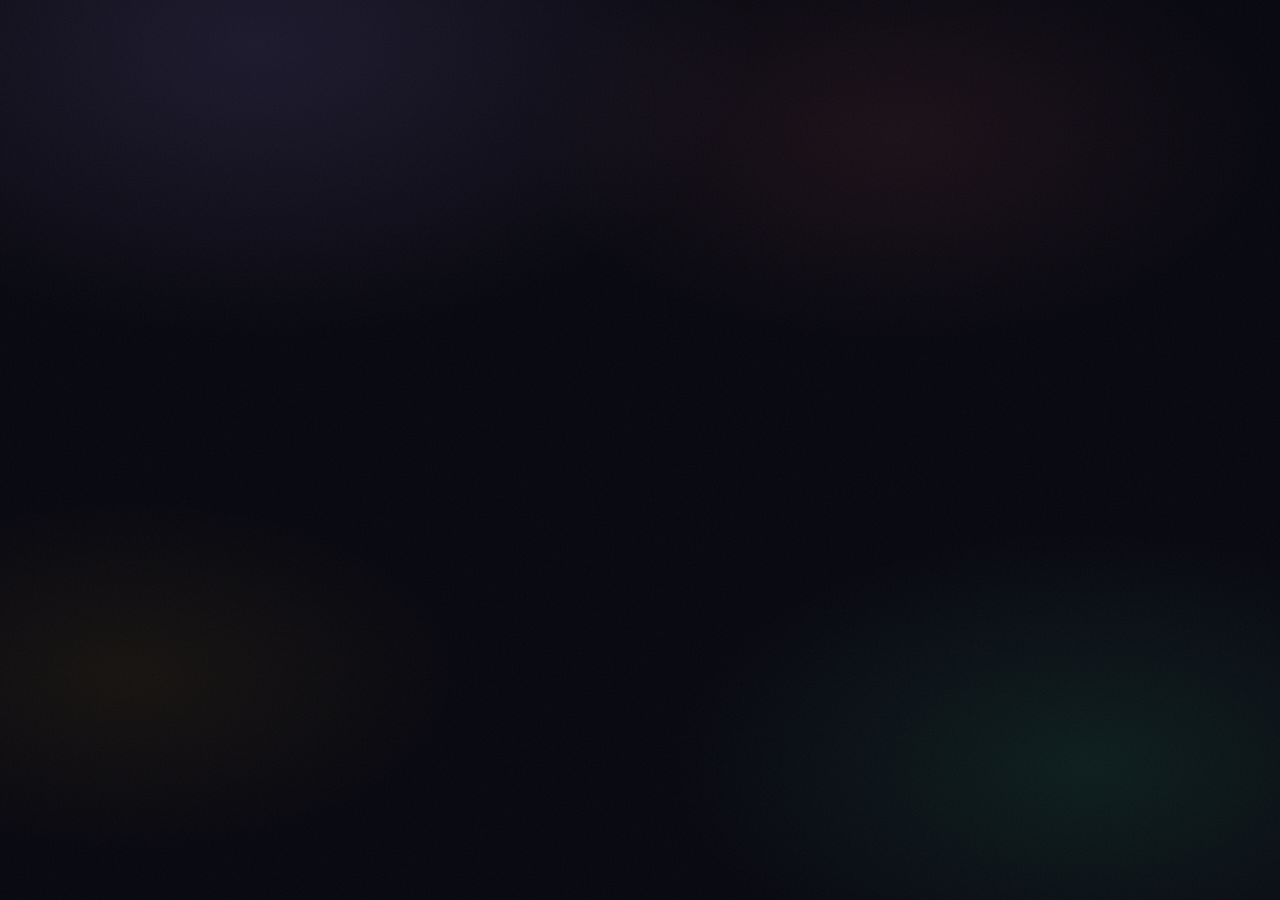
==== index.html @ 28d91816 "Add files via upload" ====
<!DOCTYPE html>
<html lang="es">
<head>
<meta charset="UTF-8">
<meta name="viewport" content="width=device-width, initial-scale=1.0, viewport-fit=cover">
<meta name="apple-mobile-web-app-capable" content="yes">
<meta name="apple-mobile-web-app-status-bar-style" content="black-translucent">
<meta name="apple-mobile-web-app-title" content="Party Games">
<link rel="apple-touch-icon" href="./icono.png">
<link rel="icon" type="image/png" href="./icono.png">
<link rel="manifest" href="./manifest.json">
<title>Party Games 🎉</title>
<link href="https://fonts.googleapis.com/css2?family=Syne:wght@400;600;700;800&family=DM+Sans:wght@300;400;500;600&display=swap" rel="stylesheet">
<style>
/* ══════════════════════════════════════
   DESIGN TOKENS
══════════════════════════════════════ */
:root {
  --bg: #08080f;
  --surface: rgba(255,255,255,0.045);
  --surface2: rgba(255,255,255,0.075);
  --surface3: rgba(255,255,255,0.11);
  --border: rgba(255,255,255,0.08);
  --border2: rgba(255,255,255,0.20);
  --text: #f0f0f8;
  --text2: rgba(220,220,240,0.65);
  --muted: rgba(200,200,230,0.38);
  --hint: rgba(200,200,230,0.18);

  /* Game colors */
  --imp:   #a78bfa; --imp-glow:   rgba(167,139,250,0.4); --imp-bg:   rgba(167,139,250,0.10);
  --nunca: #34d399; --nunca-glow: rgba(52,211,153,0.4);  --nunca-bg: rgba(52,211,153,0.08);
  --prob:  #fb7185; --prob-glow:  rgba(251,113,133,0.4); --prob-bg:  rgba(251,113,133,0.08);
  --hot:   #fb923c; --hot-glow:   rgba(251,146,60,0.4);  --hot-bg:   rgba(251,146,60,0.08);
  --ruleta:#fbbf24; --ruleta-glow:rgba(251,191,36,0.4);  --ruleta-bg:rgba(251,191,36,0.08);
  --verd:  #38bdf8; --verd-glow:  rgba(56,189,248,0.4);  --verd-bg:  rgba(56,189,248,0.08);
  --yosi:  #f472b6; --yosi-glow:  rgba(244,114,182,0.4); --yosi-bg:  rgba(244,114,182,0.08);

  --radius: 20px;
  --radius-sm: 14px;
  --radius-xs: 10px;
  --font-display: 'Syne', sans-serif;
  --font-body: 'DM Sans', sans-serif;
}

/* ══════════════════════════════════════
   RESET & BASE
══════════════════════════════════════ */
*, *::before, *::after { box-sizing: border-box; margin: 0; padding: 0; -webkit-tap-highlight-color: transparent; }
html, body { height: 100%; }

body {
  background: var(--bg);
  color: var(--text);
  font-family: var(--font-body);
  min-height: 100vh;
  overflow-x: hidden;
  padding-bottom: env(safe-area-inset-bottom);
  padding-top: env(safe-area-inset-top);
  /* Grain texture overlay */
  -webkit-font-smoothing: antialiased;
}

/* Ambient glow background */
body::before {
  content: '';
  position: fixed; inset: 0; pointer-events: none; z-index: 0;
  background:
    radial-gradient(ellipse 60% 50% at 20% 5%,  rgba(167,139,250,0.13) 0%, transparent 65%),
    radial-gradient(ellipse 50% 40% at 85% 85%, rgba(52,211,153,0.10) 0%, transparent 65%),
    radial-gradient(ellipse 45% 35% at 70% 15%, rgba(251,113,133,0.08) 0%, transparent 65%),
    radial-gradient(ellipse 40% 30% at 10% 75%, rgba(251,191,36,0.06) 0%, transparent 65%);
}
/* Noise texture */
body::after {
  content: '';
  position: fixed; inset: 0; pointer-events: none; z-index: 0;
  background-image: url("data:image/svg+xml,%3Csvg viewBox='0 0 512 512' xmlns='http://www.w3.org/2000/svg'%3E%3Cfilter id='n'%3E%3CfeTurbulence type='fractalNoise' baseFrequency='0.8' numOctaves='4' stitchTiles='stitch'/%3E%3C/filter%3E%3Crect width='100%25' height='100%25' filter='url(%23n)' opacity='0.03'/%3E%3C/svg%3E");
}

/* ══════════════════════════════════════
   APP CONTAINER & SCREENS
══════════════════════════════════════ */
#app {
  position: relative; z-index: 1;
  max-width: 480px; margin: 0 auto;
  padding: 24px 18px 100px;
  padding-left: max(18px, env(safe-area-inset-left));
  padding-right: max(18px, env(safe-area-inset-right));
}

.screen { display: none; }
.screen.active { display: block; }

.screen-enter { animation: screenIn 0.35s cubic-bezier(0.22,1,0.36,1) both; }
@keyframes screenIn {
  from { opacity: 0; transform: translateY(18px) scale(0.985); }
  to   { opacity: 1; transform: translateY(0) scale(1); }
}
.screen-exit { animation: screenOut 0.2s ease-in both; }
@keyframes screenOut {
  from { opacity: 1; transform: translateY(0) scale(1); }
  to   { opacity: 0; transform: translateY(-10px) scale(0.99); }
}

/* ══════════════════════════════════════
   HOME SCREEN
══════════════════════════════════════ */
.home-header {
  margin-bottom: 32px;
  padding-top: 8px;
}
.logo-wrap {
  display: flex; align-items: center; gap: 14px; margin-bottom: 6px;
}
.logo-icon {
  width: 52px; height: 52px;
  border-radius: 16px;
  box-shadow: 0 0 0 1px rgba(255,255,255,0.1), 0 8px 24px rgba(0,0,0,0.5);
}
.logo-text {
  font-family: var(--font-display);
  font-size: 32px; font-weight: 800;
  letter-spacing: -1px;
  background: linear-gradient(130deg, #a78bfa 0%, #fb7185 45%, #fbbf24 100%);
  -webkit-background-clip: text; -webkit-text-fill-color: transparent;
  background-clip: text;
  line-height: 1;
}
.logo-tagline {
  font-size: 13px; color: var(--muted); font-weight: 400;
  padding-left: 66px; letter-spacing: 0.02em;
}

/* Player setup */
.setup-card {
  background: var(--surface);
  border: 1px solid var(--border);
  border-radius: var(--radius);
  padding: 18px;
  margin-bottom: 24px;
  backdrop-filter: blur(20px);
}
.setup-header {
  display: flex; justify-content: space-between; align-items: center;
  margin-bottom: 14px;
}
.setup-label {
  font-family: var(--font-display);
  font-size: 14px; font-weight: 700; color: var(--text2);
  letter-spacing: 0.02em;
}
.player-badge {
  background: var(--surface3);
  border: 1px solid var(--border2);
  border-radius: 999px;
  padding: 3px 12px;
  font-size: 12px; font-weight: 700; color: var(--text);
  font-family: var(--font-display);
  transition: background 0.2s;
}
.input-row { display: flex; gap: 8px; margin-bottom: 14px; }
input[type=text] {
  flex: 1;
  background: var(--surface2);
  border: 1px solid var(--border);
  border-radius: var(--radius-sm);
  padding: 13px 16px;
  color: var(--text); font-size: 15px;
  font-family: var(--font-body);
  outline: none;
  transition: border-color 0.2s, background 0.2s, box-shadow 0.2s;
}
input[type=text]:focus {
  border-color: var(--imp);
  background: rgba(167,139,250,0.07);
  box-shadow: 0 0 0 3px rgba(167,139,250,0.12);
}
input[type=text]::placeholder { color: var(--muted); }
.add-btn {
  background: var(--imp);
  border: none;
  border-radius: var(--radius-sm);
  padding: 13px 18px;
  color: #fff; font-size: 14px; font-weight: 700;
  cursor: pointer;
  font-family: var(--font-display);
  white-space: nowrap;
  transition: opacity 0.15s, transform 0.1s, box-shadow 0.2s;
  box-shadow: 0 4px 16px rgba(167,139,250,0.35);
}
.add-btn:active { opacity: 0.85; transform: scale(0.95); }

/* Player tags */
.tags { display: flex; flex-wrap: wrap; gap: 7px; min-height: 8px; }
.tag {
  background: rgba(167,139,250,0.12);
  border: 1px solid rgba(167,139,250,0.22);
  border-radius: 999px;
  padding: 6px 8px 6px 14px;
  font-size: 13px; font-weight: 600;
  display: flex; align-items: center; gap: 6px; color: var(--text);
  animation: tagPop 0.25s cubic-bezier(0.22,1,0.36,1);
}
@keyframes tagPop {
  from { opacity: 0; transform: scale(0.7); }
  to   { opacity: 1; transform: scale(1); }
}
.tag-x {
  background: rgba(255,255,255,0.1); border: none; color: var(--muted);
  cursor: pointer; font-size: 14px; padding: 0; line-height: 1;
  width: 20px; height: 20px; border-radius: 50%;
  display: flex; align-items: center; justify-content: center;
  transition: background 0.15s, color 0.15s;
}
.tag-x:hover { background: rgba(251,113,133,0.2); color: var(--prob); }

/* Mode grid */
.modes-title {
  font-family: var(--font-display);
  font-size: 11px; font-weight: 700; color: var(--muted);
  letter-spacing: 0.12em; text-transform: uppercase;
  margin-bottom: 12px; display: block;
}
.mode-grid {
  display: grid; grid-template-columns: 1fr 1fr; gap: 10px;
}
.mode-card {
  border-radius: var(--radius);
  padding: 18px 16px 16px;
  cursor: pointer;
  transition: transform 0.18s cubic-bezier(0.22,1,0.36,1), box-shadow 0.2s;
  display: flex; flex-direction: column; gap: 8px;
  position: relative; overflow: hidden;
  border: 1px solid transparent;
  -webkit-user-select: none;
}
.mode-card::before {
  content: ''; position: absolute; inset: 0;
  background: linear-gradient(145deg, rgba(255,255,255,0.08), rgba(255,255,255,0.01));
  pointer-events: none;
}
.mode-card:active { transform: scale(0.94); }
.mode-card[data-mode="impostor"] { background: linear-gradient(145deg, rgba(167,139,250,0.18), rgba(167,139,250,0.06)); border-color: rgba(167,139,250,0.22); }
.mode-card[data-mode="nunca"]    { background: linear-gradient(145deg, rgba(52,211,153,0.15),  rgba(52,211,153,0.05));  border-color: rgba(52,211,153,0.20);  }
.mode-card[data-mode="probable"] { background: linear-gradient(145deg, rgba(251,113,133,0.15), rgba(251,113,133,0.05)); border-color: rgba(251,113,133,0.20); }
.mode-card[data-mode="ruleta"]   { background: linear-gradient(145deg, rgba(251,191,36,0.15),  rgba(251,191,36,0.05));  border-color: rgba(251,191,36,0.20);  }
.mode-card[data-mode="verdad"]   { background: linear-gradient(145deg, rgba(56,189,248,0.15),  rgba(56,189,248,0.05));  border-color: rgba(56,189,248,0.20);  }
.mode-card[data-mode="yosino"]   { background: linear-gradient(145deg, rgba(244,114,182,0.15), rgba(244,114,182,0.05)); border-color: rgba(244,114,182,0.20); }

.mode-card[data-mode="verdad"],
.mode-card[data-mode="yosino"] { grid-column: span 2; flex-direction: row; align-items: center; gap: 16px; padding: 16px 18px; }
.mode-card[data-mode="verdad"] .mode-info,
.mode-card[data-mode="yosino"] .mode-info { flex: 1; }

.mode-emoji { font-size: 30px; line-height: 1; flex-shrink: 0; }
.mode-name { font-family: var(--font-display); font-size: 14px; font-weight: 800; color: var(--text); line-height: 1.25; }
.mode-desc { font-size: 12px; color: var(--text2); line-height: 1.45; font-weight: 400; }
.mode-badge {
  font-size: 10px; font-weight: 700; letter-spacing: 0.06em; text-transform: uppercase;
  padding: 3px 9px; border-radius: 999px; margin-top: 4px; display: inline-block;
}
.badge-imp    { background: var(--imp-bg);   color: var(--imp);   border: 1px solid rgba(167,139,250,0.3); }
.badge-nunca  { background: var(--nunca-bg); color: var(--nunca); border: 1px solid rgba(52,211,153,0.3);  }
.badge-prob   { background: var(--prob-bg);  color: var(--prob);  border: 1px solid rgba(251,113,133,0.3); }
.badge-ruleta { background: var(--ruleta-bg);color: var(--ruleta);border: 1px solid rgba(251,191,36,0.3);  }
.badge-verd   { background: var(--verd-bg);  color: var(--verd);  border: 1px solid rgba(56,189,248,0.3);  }
.badge-yosi   { background: var(--yosi-bg);  color: var(--yosi);  border: 1px solid rgba(244,114,182,0.3); }

/* Install hint */
.ios-hint {
  background: rgba(255,255,255,0.025);
  border: 1px dashed rgba(255,255,255,0.09);
  border-radius: var(--radius-sm);
  padding: 12px 16px; font-size: 12px; color: var(--muted);
  line-height: 1.65; margin-top: 24px; text-align: center;
}
.ios-hint strong { color: rgba(220,220,240,0.6); }

/* ══════════════════════════════════════
   SHARED GAME UI
══════════════════════════════════════ */
.game-header {
  display: flex; align-items: center; gap: 12px; margin-bottom: 24px;
}
.back-btn {
  background: var(--surface2);
  border: 1px solid var(--border);
  border-radius: var(--radius-xs);
  padding: 9px 14px;
  font-size: 13px; font-weight: 600;
  cursor: pointer; color: var(--text2);
  font-family: var(--font-body);
  transition: color 0.15s, border-color 0.15s, background 0.15s;
  flex-shrink: 0;
}
.back-btn:hover, .back-btn:active { color: var(--text); border-color: var(--border2); background: var(--surface3); }
.game-title {
  font-family: var(--font-display);
  font-size: 18px; font-weight: 800; color: var(--text);
  letter-spacing: -0.02em;
}

.instr {
  background: var(--surface);
  border: 1px solid var(--border);
  border-radius: var(--radius-sm);
  padding: 14px 17px;
  font-size: 13px; color: var(--text2); line-height: 1.75;
  margin-bottom: 20px;
}

/* ══════════════════════════════════════
   BUTTONS
══════════════════════════════════════ */
.action-btn {
  width: 100%; padding: 16px;
  border-radius: var(--radius);
  border: none;
  font-family: var(--font-display);
  font-size: 15px; font-weight: 800;
  cursor: pointer;
  transition: opacity 0.2s, transform 0.12s, box-shadow 0.2s;
  letter-spacing: 0.02em;
  position: relative; overflow: hidden;
}
.action-btn::after {
  content: ''; position: absolute; inset: 0;
  background: linear-gradient(to bottom, rgba(255,255,255,0.12), transparent);
  pointer-events: none;
}
.action-btn:active { transform: scale(0.96); }
.action-btn:disabled { opacity: 0.2; cursor: not-allowed; transform: none !important; }

.btn-imp    { background: linear-gradient(135deg, #a78bfa, #7c5af0); color: #fff; box-shadow: 0 4px 24px rgba(167,139,250,0.35); }
.btn-nunca  { background: linear-gradient(135deg, #34d399, #0fb87e); color: #021a0f; box-shadow: 0 4px 24px rgba(52,211,153,0.35); }
.btn-prob   { background: linear-gradient(135deg, #fb7185, #e03050); color: #fff; box-shadow: 0 4px 24px rgba(251,113,133,0.35); }
.btn-ruleta { background: linear-gradient(135deg, #fbbf24, #d97706); color: #1a0f00; box-shadow: 0 4px 24px rgba(251,191,36,0.35); }
.btn-verd   { background: linear-gradient(135deg, #38bdf8, #0ea5e9); color: #031520; box-shadow: 0 4px 24px rgba(56,189,248,0.35); }
.btn-yosi   { background: linear-gradient(135deg, #f472b6, #db2777); color: #fff; box-shadow: 0 4px 24px rgba(244,114,182,0.35); }

.btn-imp:active    { box-shadow: 0 2px 12px rgba(167,139,250,0.25); }
.btn-nunca:active  { box-shadow: 0 2px 12px rgba(52,211,153,0.25); }
.btn-prob:active   { box-shadow: 0 2px 12px rgba(251,113,133,0.25); }
.btn-ruleta:active { box-shadow: 0 2px 12px rgba(251,191,36,0.25); }
.btn-verd:active   { box-shadow: 0 2px 12px rgba(56,189,248,0.25); }
.btn-yosi:active   { box-shadow: 0 2px 12px rgba(244,114,182,0.25); }

/* Secondary ghost button */
.btn-ghost {
  background: transparent;
  border: 1px solid var(--border2);
  color: var(--text2);
  font-family: var(--font-body);
  font-size: 13px; font-weight: 500;
  padding: 11px;
  border-radius: var(--radius-sm);
  width: 100%; cursor: pointer;
  transition: border-color 0.15s, color 0.15s, background 0.15s;
  margin-top: 8px;
}
.btn-ghost:hover { border-color: var(--border2); color: var(--text); background: var(--surface2); }

/* ══════════════════════════════════════
   BIG CARD — the main game card
══════════════════════════════════════ */
.big-card {
  background: linear-gradient(150deg, rgba(255,255,255,0.065), rgba(255,255,255,0.02));
  border: 1px solid var(--border);
  border-radius: 26px;
  padding: 38px 26px;
  min-height: 220px;
  display: flex; flex-direction: column; align-items: center; justify-content: center;
  text-align: center; position: relative; margin-bottom: 16px;
  box-shadow: 0 10px 50px rgba(0,0,0,0.4), inset 0 1px 0 rgba(255,255,255,0.08);
  backdrop-filter: blur(16px);
  transition: transform 0.2s cubic-bezier(0.22,1,0.36,1);
}
.big-card.card-flip {
  animation: cardFlip 0.4s cubic-bezier(0.22,1,0.36,1);
}
@keyframes cardFlip {
  0%   { transform: scale(0.94) rotateY(-4deg); opacity: 0.5; }
  100% { transform: scale(1) rotateY(0); opacity: 1; }
}

.card-pill {
  font-size: 10px; font-weight: 800;
  letter-spacing: 0.14em; text-transform: uppercase;
  padding: 5px 14px; border-radius: 999px; margin-bottom: 20px;
  font-family: var(--font-display);
}
.pill-imp    { background: var(--imp-bg);   color: var(--imp);   border: 1px solid rgba(167,139,250,0.3); }
.pill-nunca  { background: var(--nunca-bg); color: var(--nunca); border: 1px solid rgba(52,211,153,0.3);  }
.pill-prob   { background: var(--prob-bg);  color: var(--prob);  border: 1px solid rgba(251,113,133,0.3); }
.pill-verd   { background: var(--verd-bg);  color: var(--verd);  border: 1px solid rgba(56,189,248,0.3);  }
.pill-yosi   { background: var(--yosi-bg);  color: var(--yosi);  border: 1px solid rgba(244,114,182,0.3); }

.card-text {
  font-family: var(--font-display);
  font-size: 21px; font-weight: 700; color: var(--text); line-height: 1.4;
}
.card-sub { font-size: 12px; color: var(--muted); margin-top: 14px; line-height: 1.6; letter-spacing: 0.04em; }
.card-count {
  font-size: 11px; color: var(--muted); text-align: right;
  margin-bottom: 10px; font-weight: 600; font-family: var(--font-display);
  letter-spacing: 0.04em;
}

/* Swipe indicator */
.swipe-hint {
  font-size: 12px; color: var(--hint); text-align: center; margin: 6px 0 16px;
}

/* ══════════════════════════════════════
   PROGRESS BAR
══════════════════════════════════════ */
.progress-wrap {
  background: rgba(255,255,255,0.06); border-radius: 999px; height: 3px;
  margin-bottom: 18px; overflow: hidden;
}
.progress-bar {
  height: 100%; border-radius: 999px;
  transition: width 0.4s cubic-bezier(0.22,1,0.36,1);
}
.progress-imp    { background: var(--imp); }
.progress-nunca  { background: var(--nunca); }
.progress-prob   { background: var(--prob); }
.progress-verd   { background: var(--verd); }
.progress-yosi   { background: var(--yosi); }

/* ══════════════════════════════════════
   DRINKS NOTE
══════════════════════════════════════ */
.drinks-note {
  display: flex; align-items: center; justify-content: center; gap: 8px;
  font-size: 13px; color: var(--text2);
  background: var(--surface);
  border: 1px solid var(--border);
  border-radius: var(--radius-sm);
  padding: 10px 16px; margin: 0 0 16px;
}

/* ══════════════════════════════════════
   IMPOSTOR
══════════════════════════════════════ */
.cat-big {
  font-family: var(--font-display);
  font-size: 30px; font-weight: 900;
  letter-spacing: -0.5px;
}
.imp-role { font-weight: 700; font-size: 14px; margin-bottom: 8px; letter-spacing: 0.02em; }
.imp-warn { color: var(--prob); }

.imp-card-wrap {
  position: relative;
}
.imp-reveal-overlay {
  position: absolute; inset: 0;
  background: rgba(8,8,15,0.85);
  border-radius: 26px;
  display: flex; flex-direction: column; align-items: center; justify-content: center; gap: 12px;
  cursor: pointer;
  backdrop-filter: blur(8px);
  transition: opacity 0.3s;
  z-index: 2;
}
.imp-reveal-overlay.hidden { opacity: 0; pointer-events: none; }
.imp-reveal-icon { font-size: 36px; }
.imp-reveal-text {
  font-family: var(--font-display); font-size: 15px; font-weight: 800;
  color: var(--text2); letter-spacing: 0.04em;
}
.imp-reveal-sub { font-size: 12px; color: var(--muted); }

/* Player progress strip */
.player-progress {
  display: flex; gap: 6px; margin-bottom: 20px;
}
.pp-dot {
  height: 4px; flex: 1; border-radius: 999px;
  background: var(--surface3);
  transition: background 0.3s;
}
.pp-dot.done { background: var(--imp); }
.pp-dot.current { background: rgba(167,139,250,0.5); animation: dotPulse 1.2s infinite; }
@keyframes dotPulse {
  0%, 100% { background: rgba(167,139,250,0.5); }
  50% { background: var(--imp); }
}

/* ══════════════════════════════════════
   VOTE / RESULT
══════════════════════════════════════ */
.reveal-box {
  background: var(--surface2);
  border: 1px solid var(--border);
  border-radius: var(--radius);
  padding: 18px; text-align: center; margin-bottom: 16px;
}
.reveal-label { font-size: 10px; text-transform: uppercase; letter-spacing: 0.14em; color: var(--muted); margin-bottom: 8px; font-weight: 700; font-family: var(--font-display); }
.reveal-word { font-family: var(--font-display); font-size: 26px; font-weight: 900; color: var(--text); }

.vote-grid { display: grid; grid-template-columns: 1fr 1fr; gap: 8px; margin-bottom: 16px; }
.vote-btn {
  background: var(--surface);
  border: 2px solid var(--border);
  border-radius: var(--radius-sm);
  padding: 16px 12px; text-align: center;
  cursor: pointer; font-size: 14px; font-weight: 700;
  color: var(--text);
  font-family: var(--font-display);
  transition: all 0.15s cubic-bezier(0.22,1,0.36,1);
  letter-spacing: 0.01em;
}
.vote-btn:hover { border-color: var(--border2); background: var(--surface2); transform: translateY(-1px); }
.vote-btn.sel { border-color: var(--imp); background: var(--imp-bg); color: var(--imp); box-shadow: 0 0 0 1px var(--imp), 0 4px 16px rgba(167,139,250,0.2); }

.result-card { border-radius: var(--radius); padding: 24px; text-align: center; margin-bottom: 16px; }
.result-win  { background: rgba(52,211,153,0.08);  border: 1px solid rgba(52,211,153,0.28);  }
.result-lose { background: rgba(251,113,133,0.08); border: 1px solid rgba(251,113,133,0.28); }

.result-emoji { font-size: 40px; margin-bottom: 10px; display: block; }
.result-title { font-family: var(--font-display); font-size: 22px; font-weight: 900; margin-bottom: 6px; }
.result-win  .result-title { color: var(--nunca); }
.result-lose .result-title { color: var(--prob); }
.result-desc { font-size: 14px; line-height: 1.55; }
.result-win  .result-desc { color: rgba(52,211,153,0.75);  }
.result-lose .result-desc { color: rgba(251,113,133,0.75); }

.score-section { margin-bottom: 16px; }
.score-title { font-size: 10px; text-transform: uppercase; letter-spacing: 0.14em; color: var(--muted); margin-bottom: 10px; font-weight: 700; font-family: var(--font-display); }
.score-list { display: flex; flex-direction: column; gap: 6px; }
.score-row {
  display: flex; justify-content: space-between; align-items: center;
  padding: 12px 16px; border-radius: var(--radius-sm);
  background: var(--surface); border: 1px solid var(--border);
  font-size: 14px; font-weight: 600;
  transition: background 0.2s;
}
.score-row.top { background: rgba(167,139,250,0.1); border-color: rgba(167,139,250,0.25); }
.score-pts { font-family: var(--font-display); font-weight: 900; color: var(--imp); font-size: 18px; }
.score-rank { font-size: 16px; margin-right: 10px; }

/* ══════════════════════════════════════
   RULETA (WHEEL)
══════════════════════════════════════ */
#wheel-wrap {
  display: flex; flex-direction: column; align-items: center;
  margin-bottom: 20px;
  position: relative;
}
.wheel-outer {
  position: relative;
  width: 300px; height: 300px;
}
.wheel-pointer {
  position: absolute;
  top: -8px; left: 50%; transform: translateX(-50%);
  width: 0; height: 0;
  border-left: 12px solid transparent;
  border-right: 12px solid transparent;
  border-top: 22px solid var(--ruleta);
  filter: drop-shadow(0 2px 8px rgba(251,191,36,0.6));
  z-index: 5;
}
#wheel-canvas {
  display: block; border-radius: 50%;
  box-shadow: 0 0 0 3px rgba(255,255,255,0.07), 0 0 60px rgba(251,191,36,0.15), 0 10px 40px rgba(0,0,0,0.5);
}
.winner-box {
  background: linear-gradient(135deg, rgba(251,191,36,0.12), rgba(251,191,36,0.05));
  border: 1px solid rgba(251,191,36,0.35);
  border-radius: var(--radius); padding: 24px; text-align: center; margin-bottom: 16px;
  box-shadow: 0 4px 30px rgba(251,191,36,0.12);
  animation: winnerReveal 0.5s cubic-bezier(0.22,1,0.36,1);
}
@keyframes winnerReveal {
  from { opacity: 0; transform: scale(0.85); }
  to   { opacity: 1; transform: scale(1); }
}
.winner-label { font-size: 10px; text-transform: uppercase; letter-spacing: 0.14em; color: rgba(251,191,36,0.55); margin-bottom: 8px; font-weight: 700; font-family: var(--font-display); }
.winner-name { font-family: var(--font-display); font-size: 34px; font-weight: 900; color: var(--ruleta); }
.winner-confetti { font-size: 28px; letter-spacing: 4px; margin-top: 6px; }

/* ══════════════════════════════════════
   VERDAD O RETO
══════════════════════════════════════ */
.vr-player-card {
  background: var(--surface);
  border: 1px solid var(--border);
  border-radius: var(--radius);
  padding: 16px 18px; margin-bottom: 18px;
  display: flex; align-items: center; gap: 14px;
}
.vr-turn-label { font-size: 11px; color: var(--muted); font-weight: 600; letter-spacing: 0.06em; text-transform: uppercase; font-family: var(--font-display); }
.vr-player-name { font-family: var(--font-display); font-size: 20px; font-weight: 900; color: var(--text); }
.vr-player-avatar {
  width: 42px; height: 42px; border-radius: 50%;
  display: flex; align-items: center; justify-content: center;
  font-family: var(--font-display); font-size: 16px; font-weight: 800; color: #fff;
  flex-shrink: 0;
}

.vr-choice-grid { display: grid; grid-template-columns: 1fr 1fr; gap: 12px; margin-bottom: 12px; }
.vr-choice-btn {
  padding: 30px 16px; border-radius: var(--radius); border: none;
  font-family: var(--font-display);
  font-size: 18px; font-weight: 800;
  cursor: pointer; transition: opacity 0.2s, transform 0.12s, box-shadow 0.15s;
  position: relative; overflow: hidden;
  letter-spacing: 0.02em;
}
.vr-choice-btn::after { content: ''; position: absolute; inset: 0; background: linear-gradient(to bottom, rgba(255,255,255,0.12), transparent); pointer-events: none; }
.vr-choice-btn:active { transform: scale(0.94); }
.vr-verdad { background: linear-gradient(135deg, #38bdf8, #0ea5e9); color: #031520; box-shadow: 0 4px 24px rgba(56,189,248,0.35); }
.vr-reto   { background: linear-gradient(135deg, #fb7185, #e03050); color: #fff; box-shadow: 0 4px 24px rgba(251,113,133,0.35); }

/* ══════════════════════════════════════
   YO SÍ / YO NO
══════════════════════════════════════ */
.yosino-votes {
  display: grid; grid-template-columns: 1fr 1fr; gap: 10px; margin-bottom: 14px;
}
.yosino-vote-btn {
  padding: 18px 12px; border-radius: var(--radius); border: 2px solid transparent;
  font-family: var(--font-display); font-size: 17px; font-weight: 800;
  cursor: pointer; transition: all 0.15s cubic-bezier(0.22,1,0.36,1);
  text-align: center; position: relative; overflow: hidden;
}
.yosino-vote-btn::after { content: ''; position: absolute; inset: 0; background: linear-gradient(to bottom, rgba(255,255,255,0.1), transparent); pointer-events: none; }
.yosino-si {
  background: linear-gradient(135deg, rgba(52,211,153,0.2), rgba(52,211,153,0.08));
  border-color: rgba(52,211,153,0.3); color: var(--nunca);
}
.yosino-no {
  background: linear-gradient(135deg, rgba(251,113,133,0.2), rgba(251,113,133,0.08));
  border-color: rgba(251,113,133,0.3); color: var(--prob);
}
.yosino-si.voted { background: linear-gradient(135deg, rgba(52,211,153,0.35), rgba(52,211,153,0.15)); border-color: var(--nunca); box-shadow: 0 0 0 1px var(--nunca); }
.yosino-no.voted { background: linear-gradient(135deg, rgba(251,113,133,0.35), rgba(251,113,133,0.15)); border-color: var(--prob); box-shadow: 0 0 0 1px var(--prob); }

.yosino-result {
  background: var(--surface); border: 1px solid var(--border);
  border-radius: var(--radius-sm); padding: 12px 16px;
  text-align: center; margin-bottom: 12px;
  font-size: 13px; color: var(--text2); line-height: 1.6;
  display: none;
}
.yosino-result.show { display: block; animation: screenIn 0.3s ease; }

.cat-tag {
  display: inline-flex; align-items: center; gap: 6px;
  font-size: 10px; font-weight: 700; letter-spacing: 0.1em; text-transform: uppercase;
  padding: 4px 12px; border-radius: 999px; margin-bottom: 16px;
}

/* ══════════════════════════════════════
   ROUND HEADER BADGE
══════════════════════════════════════ */
.round-badge {
  display: inline-flex; align-items: center; gap: 6px;
  background: var(--surface2); border: 1px solid var(--border);
  border-radius: 999px; padding: 4px 12px 4px 10px;
  font-size: 12px; font-weight: 700; color: var(--text2);
  font-family: var(--font-display);
  margin-left: auto; flex-shrink: 0;
}

/* ══════════════════════════════════════
   PLAYER LIST (setup preview)
══════════════════════════════════════ */
.player-list-preview {
  display: flex; flex-wrap: wrap; gap: 7px; margin-bottom: 20px;
}
.player-pill-preview {
  background: var(--imp-bg);
  border: 1px solid rgba(167,139,250,0.2);
  border-radius: 999px; padding: 6px 14px;
  font-size: 13px; font-weight: 600; color: var(--imp);
}

/* ══════════════════════════════════════
   TOAST NOTIFICATION
══════════════════════════════════════ */
.toast {
  position: fixed; bottom: 30px; left: 50%; transform: translateX(-50%);
  background: rgba(30,30,45,0.95); border: 1px solid var(--border2);
  border-radius: var(--radius-sm); padding: 12px 20px;
  font-size: 14px; font-weight: 600; color: var(--text);
  box-shadow: 0 8px 32px rgba(0,0,0,0.4); z-index: 999;
  white-space: nowrap; backdrop-filter: blur(20px);
  animation: toastIn 0.3s cubic-bezier(0.22,1,0.36,1);
}
@keyframes toastIn {
  from { opacity: 0; transform: translateX(-50%) translateY(10px); }
  to   { opacity: 1; transform: translateX(-50%) translateY(0); }
}

/* ══════════════════════════════════════
   CONFETTI PARTICLE
══════════════════════════════════════ */
.confetti-particle {
  position: fixed; pointer-events: none; z-index: 9999;
  width: 8px; height: 8px; border-radius: 2px;
  animation: confettiFall 1.2s ease-in forwards;
}
@keyframes confettiFall {
  0%   { transform: translateY(0) rotate(0deg) scale(1); opacity: 1; }
  100% { transform: translateY(400px) rotate(720deg) scale(0.5); opacity: 0; }
}

/* ══════════════════════════════════════
   RESPONSIVE TWEAKS
══════════════════════════════════════ */
@media (max-height: 700px) {
  .big-card { min-height: 180px; padding: 28px 20px; }
  .card-text { font-size: 18px; }
}
</style>
</head>
<body>
<div id="app">

  <!-- ════════════════ HOME ════════════════ -->
  <div id="screen-home" class="screen">
    <div class="home-header">
      <div class="logo-wrap">
        <img src="./icono.png" class="logo-icon" alt="Party Games">
        <div class="logo-text">Party Games</div>
      </div>
      <p class="logo-tagline">Añade jugadores y elige un juego 🎉</p>
    </div>

    <div class="setup-card">
      <div class="setup-header">
        <span class="setup-label">Jugadores</span>
        <span class="player-badge" id="home-player-count">0</span>
      </div>
      <div class="input-row">
        <input type="text" id="home-input" placeholder="Nombre del jugador..." maxlength="16"
          onkeydown="if(event.key==='Enter')homeAddPlayer()">
        <button class="add-btn" onclick="homeAddPlayer()">+ Añadir</button>
      </div>
      <div class="tags" id="home-tags"></div>
    </div>

    <span class="modes-title">Elige un juego</span>
    <div class="mode-grid">
      <div class="mode-card" data-mode="impostor" onclick="startMode('impostor')">
        <div class="mode-emoji">🕵️</div>
        <div class="mode-info">
          <div class="mode-name">El Impostor</div>
          <div class="mode-desc">Adivina quién no sabe la palabra</div>
          <span class="mode-badge badge-imp">3+ jugadores</span>
        </div>
      </div>
      <div class="mode-card" data-mode="nunca" onclick="startMode('nunca')">
        <div class="mode-emoji">🍹</div>
        <div class="mode-info">
          <div class="mode-name">Yo Nunca</div>
          <div class="mode-desc">Confiesa o bebe</div>
          <span class="mode-badge badge-nunca">+180 cartas</span>
        </div>
      </div>
      <div class="mode-card" data-mode="probable" onclick="startMode('probable')">
        <div class="mode-emoji">🎯</div>
        <div class="mode-info">
          <div class="mode-name">¿Quién es más probable?</div>
          <div class="mode-desc">Señala al culpable del grupo</div>
          <span class="mode-badge badge-prob">+200 cartas</span>
        </div>
      </div>
      <div class="mode-card" data-mode="ruleta" onclick="startMode('ruleta')">
        <div class="mode-emoji">🎰</div>
        <div class="mode-info">
          <div class="mode-name">Ruleta</div>
          <div class="mode-desc">Gira y elige al siguiente</div>
          <span class="mode-badge badge-ruleta">2+ jugadores</span>
        </div>
      </div>
      <div class="mode-card" data-mode="verdad" onclick="startMode('verdad')">
        <div class="mode-emoji">🔥</div>
        <div class="mode-info">
          <div class="mode-name">Verdad o Reto</div>
          <div class="mode-desc">Por turnos — cada uno elige su destino</div>
          <span class="mode-badge badge-verd">2+ jugadores</span>
        </div>
      </div>
      <div class="mode-card" data-mode="yosino" onclick="startMode('yosino')">
        <div class="mode-emoji">🙋</div>
        <div class="mode-info">
          <div class="mode-name">Yo sí / Yo no</div>
          <div class="mode-desc">Red flags, debates y situaciones</div>
          <span class="mode-badge badge-yosi">+100 preguntas</span>
        </div>
      </div>
    </div>

    <div class="ios-hint">
      <strong>📱 iPhone:</strong> Abre en Safari → <strong>Compartir</strong> → <strong>Añadir a pantalla de inicio</strong>
    </div>
  </div>

  <!-- ════════════════ IMPOSTOR SETUP ════════════════ -->
  <div id="screen-impostor-setup" class="screen">
    <div class="game-header">
      <button class="back-btn" onclick="goHome()">← Volver</button>
      <span class="game-title">🕵️ El Impostor</span>
    </div>
    <div class="instr">
      Todos ven la palabra secreta menos el impostor, que <strong style="color:var(--text)">solo conoce la categoría</strong>.
      Dan pistas, votan quién creen que es el impostor y se revelan los puntos.
    </div>
    <div class="player-list-preview" id="imp-player-preview"></div>
    <button class="action-btn btn-imp" onclick="startImpostor()">Empezar juego →</button>
  </div>

  <!-- ════════════════ IMPOSTOR CARDS ════════════════ -->
  <div id="screen-impostor-cards" class="screen">
    <div class="game-header">
      <button class="back-btn" onclick="confirmExit()">← Salir</button>
      <span class="game-title">🕵️ El Impostor</span>
      <span class="round-badge" id="imp-round-badge">Ronda 1</span>
    </div>
    <div class="player-progress" id="imp-player-progress"></div>
    <div class="imp-card-wrap" id="imp-card-container"></div>
  </div>

  <!-- ════════════════ IMPOSTOR VOTE ════════════════ -->
  <div id="screen-impostor-vote" class="screen">
    <div class="game-header">
      <button class="back-btn" onclick="confirmExit()">← Salir</button>
      <span class="game-title">🗳️ Votación</span>
    </div>
    <p style="font-size:14px;color:var(--text2);margin-bottom:16px;line-height:1.6;">
      Cada jugador da <strong>una pista</strong> sin decir la palabra. ¿Quién creen que es el impostor?
    </p>
    <div class="reveal-box">
      <p class="reveal-label">Categoría de esta ronda</p>
      <p class="reveal-word" id="imp-cat-reveal">—</p>
    </div>
    <div class="vote-grid" id="imp-vote-list"></div>
    <button class="action-btn btn-imp" id="imp-reveal-btn" onclick="revealImpostor()" disabled>
      Revelar resultado
    </button>
  </div>

  <!-- ════════════════ IMPOSTOR RESULT ════════════════ -->
  <div id="screen-impostor-result" class="screen">
    <div class="game-header">
      <button class="back-btn" onclick="goHome()">← Salir</button>
      <span class="game-title">🏆 Resultado</span>
    </div>
    <div id="imp-result-box"></div>
    <div class="reveal-box" style="margin-bottom:16px;">
      <p class="reveal-label">La palabra secreta era</p>
      <p class="reveal-word" id="imp-word-reveal" style="color:var(--nunca)">—</p>
    </div>
    <div class="score-section" id="imp-scores"></div>
    <button class="action-btn btn-imp" onclick="nextImpostorRound()" style="margin-bottom:10px;">Siguiente ronda →</button>
    <button class="btn-ghost" onclick="goHome()">Volver al menú</button>
  </div>

  <!-- ════════════════ YO NUNCA ════════════════ -->
  <div id="screen-nunca" class="screen">
    <div class="game-header">
      <button class="back-btn" onclick="goHome()">← Salir</button>
      <span class="game-title">🍹 Yo Nunca</span>
    </div>
    <div class="progress-wrap"><div class="progress-bar progress-nunca" id="nunca-progress" style="width:0%"></div></div>
    <div class="card-count" id="nunca-count">Carta 1 de 180</div>
    <div class="big-card" id="nunca-card">
      <span class="card-pill pill-nunca">Yo nunca...</span>
      <p class="card-text" id="nunca-text">—</p>
    </div>
    <div class="drinks-note">🍹 Si lo has hecho → <strong style="color:var(--nunca)">bebe</strong></div>
    <button class="action-btn btn-nunca" onclick="nextNunca()">Siguiente carta →</button>
  </div>

  <!-- ════════════════ PROBABLE ════════════════ -->
  <div id="screen-probable" class="screen">
    <div class="game-header">
      <button class="back-btn" onclick="goHome()">← Salir</button>
      <span class="game-title">🎯 ¿Quién es más probable?</span>
    </div>
    <div class="progress-wrap"><div class="progress-bar progress-prob" id="prob-progress" style="width:0%"></div></div>
    <div class="card-count" id="prob-count">Carta 1 de 200</div>
    <div class="big-card" id="prob-card">
      <span class="card-pill pill-prob">¿Quién es más probable...</span>
      <p class="card-text" id="prob-text">—</p>
    </div>
    <p class="swipe-hint">👆 Señala al culpable</p>
    <button class="action-btn btn-prob" onclick="nextProb()">Siguiente carta →</button>
  </div>

  <!-- ════════════════ RULETA ════════════════ -->
  <div id="screen-ruleta" class="screen">
    <div class="game-header">
      <button class="back-btn" onclick="goHome()">← Salir</button>
      <span class="game-title">🎰 Ruleta</span>
    </div>
    <div id="wheel-wrap">
      <div class="wheel-outer">
        <div class="wheel-pointer"></div>
        <canvas id="wheel-canvas" width="300" height="300"></canvas>
      </div>
      <button id="spin-btn" class="action-btn btn-ruleta" style="margin-top:18px;width:100%;" onclick="spinWheel()">¡Girar la ruleta! 🎰</button>
    </div>
    <div id="winner-display"></div>
  </div>

  <!-- ════════════════ VERDAD O RETO ════════════════ -->
  <div id="screen-verdad" class="screen">
    <div class="game-header">
      <button class="back-btn" onclick="goHome()">← Salir</button>
      <span class="game-title">🔥 Verdad o Reto</span>
    </div>
    <div class="vr-player-card" id="vr-player-box">
      <div class="vr-player-avatar" id="vr-avatar">?</div>
      <div>
        <div class="vr-turn-label">Le toca a</div>
        <div class="vr-player-name" id="vr-current-player">—</div>
      </div>
    </div>
    <div id="vr-choice-screen">
      <div class="vr-choice-grid">
        <button class="vr-choice-btn vr-verdad" onclick="vrPick('verdad')">💬 Verdad</button>
        <button class="vr-choice-btn vr-reto" onclick="vrPick('reto')">🔥 Reto</button>
      </div>
      <button class="btn-ghost" onclick="vrPass()">Saltar turno →</button>
    </div>
    <div id="vr-card-screen" style="display:none;">
      <div class="big-card" id="vr-card">
        <span class="card-pill" id="vr-pill">Verdad</span>
        <p class="card-text" id="vr-card-text">—</p>
      </div>
      <button class="action-btn" id="vr-next-btn" onclick="vrNext()">Siguiente jugador →</button>
    </div>
  </div>

  <!-- ════════════════ YO SÍ / YO NO ════════════════ -->
  <div id="screen-yosino" class="screen">
    <div class="game-header">
      <button class="back-btn" onclick="goHome()">← Salir</button>
      <span class="game-title">🙋 Yo sí / Yo no</span>
    </div>
    <div class="instr">
      Se lee la pregunta en voz alta. Cada uno dice <strong style="color:var(--nunca)">Yo sí</strong> o <strong style="color:var(--prob)">Yo no</strong>.
      El que esté solo/a en su respuesta 🍹 <strong style="color:var(--text)">bebe</strong>.
    </div>
    <div class="progress-wrap"><div class="progress-bar progress-yosi" id="yosino-progress" style="width:0%"></div></div>
    <div class="card-count" id="yosino-count">Pregunta 1</div>
    <div class="big-card" id="yosino-card">
      <span class="cat-tag" id="yosino-cat-tag" style="background:rgba(244,114,182,0.12);color:var(--yosi);border:1px solid rgba(244,114,182,0.25);">🙋 Yo sí / Yo no</span>
      <p class="card-text" id="yosino-text">—</p>
    </div>
    <div class="yosino-votes">
      <button class="yosino-vote-btn yosino-si" id="yosino-btn-si" onclick="yosinoVote('si')">Yo sí 🙋</button>
      <button class="yosino-vote-btn yosino-no" id="yosino-btn-no" onclick="yosinoVote('no')">Yo no 🙅</button>
    </div>
    <div class="yosino-result" id="yosino-result"></div>
    <button class="action-btn btn-yosi" onclick="nextYosino()">Siguiente →</button>
  </div>

</div>

<script>
// ══════════════════════════════════════════
//  UTILS
// ══════════════════════════════════════════
function shuffle(a) {
  const b = [...a];
  for (let i = b.length - 1; i > 0; i--) {
    const j = Math.floor(Math.random() * (i + 1));
    [b[i], b[j]] = [b[j], b[i]];
  }
  return b;
}

function showScreen(id) {
  const current = document.querySelector('.screen.active');
  const next = document.getElementById(id);
  if (current) {
    current.classList.remove('active');
  }
  next.classList.add('active', 'screen-enter');
  setTimeout(() => next.classList.remove('screen-enter'), 400);
  window.scrollTo(0, 0);
}

function goHome() { showScreen('screen-home'); }

function showToast(msg, duration = 2000) {
  const t = document.createElement('div');
  t.className = 'toast'; t.textContent = msg;
  document.body.appendChild(t);
  setTimeout(() => t.remove(), duration);
}

function confirmExit() {
  if (confirm('¿Salir del juego? Se perderá el progreso.')) goHome();
}

function triggerConfetti(x, y) {
  const colors = ['#a78bfa','#34d399','#fb7185','#fbbf24','#38bdf8','#f472b6'];
  for (let i = 0; i < 18; i++) {
    const el = document.createElement('div');
    el.className = 'confetti-particle';
    el.style.cssText = `left:${x + (Math.random()-0.5)*120}px;top:${y}px;background:${colors[i%colors.length]};animation-delay:${Math.random()*0.3}s;animation-duration:${0.9+Math.random()*0.5}s;transform:rotate(${Math.random()*360}deg)`;
    document.body.appendChild(el);
    setTimeout(() => el.remove(), 1500);
  }
}

// Avatar colors
const AVATAR_COLORS = ['#7c5af0','#0fb87e','#e03050','#d97706','#0ea5e9','#db2777','#ea580c','#65a30d'];
function getAvatarColor(name) {
  let hash = 0;
  for (let c of name) hash = (hash * 31 + c.charCodeAt(0)) | 0;
  return AVATAR_COLORS[Math.abs(hash) % AVATAR_COLORS.length];
}

// ══════════════════════════════════════════
//  GLOBAL PLAYERS
// ══════════════════════════════════════════
let globalPlayers = ['Geroy', 'Judith', 'Lara', 'Xerxi', 'Bruno'];

function homeAddPlayer() {
  const inp = document.getElementById('home-input');
  const n = inp.value.trim();
  if (!n) return;
  if (globalPlayers.includes(n)) { showToast('⚠️ ' + n + ' ya está en la lista'); inp.value = ''; return; }
  if (globalPlayers.length >= 10) { showToast('Máximo 10 jugadores'); return; }
  globalPlayers.push(n);
  inp.value = '';
  renderHomeTags();
  inp.focus();
}

function removeHomePlayer(n) {
  globalPlayers = globalPlayers.filter(p => p !== n);
  renderHomeTags();
}

function renderHomeTags() {
  const tagsEl = document.getElementById('home-tags');
  tagsEl.innerHTML = globalPlayers.map(p =>
    `<div class="tag" style="background:${getAvatarColor(p)}22;border-color:${getAvatarColor(p)}44;color:var(--text)">
      ${p}<button class="tag-x" onclick="removeHomePlayer('${p.replace(/'/g,"\\'")}')">×</button>
    </div>`
  ).join('');
  document.getElementById('home-player-count').textContent = globalPlayers.length;
}

document.addEventListener('DOMContentLoaded', renderHomeTags);

function startMode(mode) {
  if (mode === 'impostor') {
    if (globalPlayers.length < 3) { showToast('⚠️ Necesitas al menos 3 jugadores'); return; }
    document.getElementById('imp-player-preview').innerHTML = globalPlayers.map(p =>
      `<div class="player-pill-preview">${p}</div>`).join('');
    showScreen('screen-impostor-setup');
  }
  if (mode === 'nunca')    { initNunca();  showScreen('screen-nunca'); }
  if (mode === 'probable') { initProb();   showScreen('screen-probable'); }
  if (mode === 'ruleta')   { initWheel();  showScreen('screen-ruleta'); }
  if (mode === 'verdad') {
    if (globalPlayers.length < 2) { showToast('⚠️ Necesitas al menos 2 jugadores'); return; }
    initVerdad(); showScreen('screen-verdad');
  }
  if (mode === 'yosino') { initYosino(); showScreen('screen-yosino'); }
}

// ══════════════════════════════════════════
//  IMPOSTOR DATA
// ══════════════════════════════════════════
const IMP_WORDS = [
  {cat:'YouTubers españoles',word:'Vegeta777'},{cat:'YouTubers españoles',word:'TheGrefg'},
  {cat:'YouTubers españoles',word:'ElRubius'},{cat:'YouTubers españoles',word:'AuronPlay'},
  {cat:'YouTubers españoles',word:'Willyrex'},{cat:'YouTubers españoles',word:'Makiman'},
  {cat:'YouTubers españoles',word:'Xokas'},{cat:'YouTubers españoles',word:'Luzu'},
  {cat:'YouTubers españoles',word:'Ibai'},{cat:'YouTubers españoles',word:'Perxitaa'},
  {cat:'Streamers internacionales',word:'xQc'},{cat:'Streamers internacionales',word:'Pokimane'},
  {cat:'Streamers internacionales',word:'Ninja'},{cat:'Streamers internacionales',word:'MrBeast'},
  {cat:'Redes sociales',word:'TikTok'},{cat:'Redes sociales',word:'Instagram'},
  {cat:'Redes sociales',word:'Twitter/X'},{cat:'Redes sociales',word:'BeReal'},
  {cat:'Redes sociales',word:'Snapchat'},{cat:'Redes sociales',word:'Threads'},
  {cat:'Videojuegos',word:'Minecraft'},{cat:'Videojuegos',word:'Fortnite'},
  {cat:'Videojuegos',word:'Among Us'},{cat:'Videojuegos',word:'GTA V'},
  {cat:'Videojuegos',word:'Valorant'},{cat:'Videojuegos',word:'League of Legends'},
  {cat:'Videojuegos',word:'Roblox'},{cat:'Videojuegos',word:'FIFA'},
  {cat:'Videojuegos',word:'Call of Duty'},{cat:'Videojuegos',word:'Apex Legends'},
  {cat:'Videojuegos',word:'Clash Royale'},{cat:'Videojuegos',word:'Pokémon GO'},
  {cat:'Aplicaciones del móvil',word:'WhatsApp'},{cat:'Aplicaciones del móvil',word:'Telegram'},
  {cat:'Aplicaciones del móvil',word:'Spotify'},{cat:'Aplicaciones del móvil',word:'Shazam'},
  {cat:'Aplicaciones del móvil',word:'Duolingo'},{cat:'Aplicaciones del móvil',word:'Notion'},
  {cat:'Aplicaciones del móvil',word:'Google Maps'},{cat:'Aplicaciones del móvil',word:'Cabify'},
  {cat:'Marcas de ropa',word:'Nike'},{cat:'Marcas de ropa',word:'Adidas'},
  {cat:'Marcas de ropa',word:'Zara'},{cat:'Marcas de ropa',word:'Stradivarius'},
  {cat:'Marcas de ropa',word:'Pull&Bear'},{cat:'Marcas de ropa',word:'Supreme'},
  {cat:'Marcas de ropa',word:'Bershka'},{cat:'Marcas de ropa',word:'Lefties'},
  {cat:'Comida rápida',word:"McDonald's"},{cat:'Comida rápida',word:'Burger King'},
  {cat:'Comida rápida',word:'KFC'},{cat:'Comida rápida',word:"Domino's Pizza"},
  {cat:'Comida rápida',word:'Telepizza'},{cat:'Comida rápida',word:'Five Guys'},
  {cat:'Bebidas',word:'Coca-Cola'},{cat:'Bebidas',word:'Pepsi'},
  {cat:'Bebidas',word:'Fanta'},{cat:'Bebidas',word:'Red Bull'},
  {cat:'Bebidas',word:'Monster'},{cat:'Bebidas',word:'Aquarius'},
  {cat:'Plataformas streaming',word:'Netflix'},{cat:'Plataformas streaming',word:'HBO Max'},
  {cat:'Plataformas streaming',word:'Disney+'},{cat:'Plataformas streaming',word:'Prime Video'},
  {cat:'Plataformas streaming',word:'Twitch'},{cat:'Plataformas streaming',word:'Apple TV+'},
  {cat:'Artistas urbanos',word:'Bad Bunny'},{cat:'Artistas urbanos',word:'J Balvin'},
  {cat:'Artistas urbanos',word:'Quevedo'},{cat:'Artistas urbanos',word:'Bizarrap'},
  {cat:'Artistas urbanos',word:'Myke Towers'},{cat:'Artistas urbanos',word:'Rauw Alejandro'},
  {cat:'Artistas urbanos',word:'Karol G'},{cat:'Artistas urbanos',word:'Feid'},
  {cat:'Artistas urbanos',word:'Anuel AA'},{cat:'Artistas urbanos',word:'Jhayco'},
  {cat:'Series españolas',word:'La Casa de Papel'},{cat:'Series españolas',word:'Élite'},
  {cat:'Series españolas',word:'Vis a Vis'},{cat:'Series españolas',word:'El Pueblo'},
  {cat:'Series internacionales',word:'Breaking Bad'},{cat:'Series internacionales',word:'Stranger Things'},
  {cat:'Series internacionales',word:'Game of Thrones'},{cat:'Series internacionales',word:'Peaky Blinders'},
  {cat:'Series internacionales',word:'Black Mirror'},{cat:'Series internacionales',word:'Los Bridgerton'},
  {cat:'Deportistas',word:'Messi'},{cat:'Deportistas',word:'Cristiano Ronaldo'},
  {cat:'Deportistas',word:'Neymar'},{cat:'Deportistas',word:'Mbappé'},
  {cat:'Deportistas',word:'Rafa Nadal'},{cat:'Deportistas',word:'Carlos Alcaraz'},
  {cat:'Deportistas',word:'LeBron James'},{cat:'Deportistas',word:'Alexia Putellas'},
  {cat:'Emojis populares',word:'💀'},{cat:'Emojis populares',word:'😭'},
  {cat:'Emojis populares',word:'🔥'},{cat:'Emojis populares',word:'🫠'},
  {cat:'Emojis populares',word:'🥹'},{cat:'Emojis populares',word:'💅'},
  {cat:'Consolas',word:'PlayStation 5'},{cat:'Consolas',word:'Xbox Series X'},
  {cat:'Consolas',word:'Nintendo Switch'},{cat:'Consolas',word:'Steam Deck'},
  {cat:'Coches de lujo',word:'Ferrari'},{cat:'Coches de lujo',word:'Lamborghini'},
  {cat:'Coches de lujo',word:'Porsche'},{cat:'Coches de lujo',word:'Bugatti'},
  {cat:'Destinos de fiesta',word:'Ibiza'},{cat:'Destinos de fiesta',word:'Benidorm'},
  {cat:'Destinos de fiesta',word:'Magaluf'},{cat:'Destinos de fiesta',word:'Salou'},
  {cat:'Snacks',word:'Doritos'},{cat:'Snacks',word:'Cheetos'},
  {cat:'Snacks',word:'Pringles'},{cat:'Snacks',word:'Oreo'},
  {cat:'Snacks',word:'Ganchitos'},{cat:'Snacks',word:'Ruffles'},
  {cat:'Zapatillas',word:'Air Jordan'},{cat:'Zapatillas',word:'Yeezy'},
  {cat:'Zapatillas',word:'New Balance 550'},{cat:'Zapatillas',word:'Air Force 1'},
  {cat:'Zapatillas',word:'Converse All Star'},{cat:'Zapatillas',word:'Vans Old Skool'},
  {cat:'Cosas de fiesta',word:'Chupito'},{cat:'Cosas de fiesta',word:'Botellón'},
  {cat:'Cosas de fiesta',word:'Litrona'},{cat:'Cosas de fiesta',word:'Combinado'},
  {cat:'Cosas de fiesta',word:'After'},{cat:'Cosas de fiesta',word:'Previo'},
  {cat:'Memes',word:'Doge'},{cat:'Memes',word:'Cheems'},
  {cat:'Memes',word:'Pepe the Frog'},{cat:'Memes',word:'Trollface'},
  {cat:'Marcas de móviles',word:'iPhone'},{cat:'Marcas de móviles',word:'Samsung'},
  {cat:'Marcas de móviles',word:'Xiaomi'},{cat:'Marcas de móviles',word:'OnePlus'},
  {cat:'Marcas de móviles',word:'Google Pixel'},{cat:'Marcas de móviles',word:'Huawei'},
  {cat:'Festivales de música',word:'Primavera Sound'},{cat:'Festivales de música',word:'Coachella'},
  {cat:'Festivales de música',word:'Tomorrowland'},{cat:'Festivales de música',word:'Mad Cool'},
  {cat:'Festivales de música',word:'Lollapalooza'},{cat:'Festivales de música',word:'Arenal Sound'},
  {cat:'Cocteles y bebidas',word:'Gin Tonic'},{cat:'Cocteles y bebidas',word:'Mojito'},
  {cat:'Cocteles y bebidas',word:'Sangría'},{cat:'Cocteles y bebidas',word:'Aperol Spritz'},
  {cat:'Cocteles y bebidas',word:'Caipirinha'},{cat:'Cocteles y bebidas',word:'Margarita'},
  {cat:'Destinos de viaje',word:'Bangkok'},{cat:'Destinos de viaje',word:'Nueva York'},
  {cat:'Destinos de viaje',word:'Tokyo'},{cat:'Destinos de viaje',word:'Amsterdam'},
  {cat:'Destinos de viaje',word:'Lisboa'},{cat:'Destinos de viaje',word:'Bali'},
  {cat:'Personajes de serie',word:'Walter White'},{cat:'Personajes de serie',word:'Tony Soprano'},
  {cat:'Personajes de serie',word:'Eleven'},{cat:'Personajes de serie',word:'Daenerys'},
  {cat:'Personajes de serie',word:'Don Draper'},{cat:'Personajes de serie',word:'Fleabag'},
  {cat:'Artistas pop internacionales',word:'Taylor Swift'},{cat:'Artistas pop internacionales',word:'Beyoncé'},
  {cat:'Artistas pop internacionales',word:'Billie Eilish'},{cat:'Artistas pop internacionales',word:'The Weeknd'},
  {cat:'Artistas pop internacionales',word:'Dua Lipa'},{cat:'Artistas pop internacionales',word:'Harry Styles'},
  {cat:'Marcas de lujo',word:'Louis Vuitton'},{cat:'Marcas de lujo',word:'Gucci'},
  {cat:'Marcas de lujo',word:'Balenciaga'},{cat:'Marcas de lujo',word:'Versace'},
  {cat:'Marcas de lujo',word:'Prada'},{cat:'Marcas de lujo',word:'Chanel'},
  {cat:'Apps de citas',word:'Tinder'},{cat:'Apps de citas',word:'Bumble'},
  {cat:'Apps de citas',word:'Hinge'},{cat:'Apps de citas',word:'Badoo'},
  {cat:'Apps de citas',word:'Grindr'},{cat:'Apps de citas',word:'Once'},
  {cat:'Comida española',word:'Tortilla de patatas'},{cat:'Comida española',word:'Paella'},
  {cat:'Comida española',word:'Jamón ibérico'},{cat:'Comida española',word:'Gazpacho'},
  {cat:'Comida española',word:'Croquetas'},{cat:'Comida española',word:'Patatas bravas'},
  {cat:'Películas de culto',word:'El Club de la Lucha'},{cat:'Películas de culto',word:'Pulp Fiction'},
  {cat:'Películas de culto',word:'Matrix'},{cat:'Películas de culto',word:'Interstellar'},
  {cat:'Películas de culto',word:'El Padrino'},{cat:'Películas de culto',word:'Joker'},
];

const impState = { players:[], impostor:-1, word:'', cat:'', voted:null, scores:{}, round:1, idx:0 };
let usedImp = [];

function startImpostor() {
  impState.players = [...globalPlayers];
  impState.scores = {};
  impState.players.forEach(p => impState.scores[p] = 0);
  impState.round = 1;
  newImpostorRound();
}

function newImpostorRound() {
  let av = IMP_WORDS.filter(w => !usedImp.includes(w.word));
  if (!av.length) { usedImp = []; av = IMP_WORDS; }
  const pick = av[Math.floor(Math.random() * av.length)];
  usedImp.push(pick.word);
  impState.word = pick.word; impState.cat = pick.cat;
  impState.impostor = Math.floor(Math.random() * impState.players.length);
  impState.voted = null; impState.idx = 0;
  document.getElementById('imp-round-badge').textContent = 'Ronda ' + impState.round;
  renderImpProgress();
  renderImpCard();
  showScreen('screen-impostor-cards');
}

function renderImpProgress() {
  const n = impState.players.length;
  document.getElementById('imp-player-progress').innerHTML = impState.players.map((_, i) =>
    `<div class="pp-dot ${i < impState.idx ? 'done' : i === impState.idx ? 'current' : ''}"></div>`
  ).join('');
}

function renderImpCard() {
  const i = impState.idx, players = impState.players, isImp = (i === impState.impostor);
  document.getElementById('imp-card-container').innerHTML = `
    <p style="font-size:13px;color:var(--text2);margin-bottom:14px;text-align:center;letter-spacing:0.01em;">
      Pasa el teléfono a <strong style="color:var(--text);font-family:var(--font-display)">${players[i]}</strong>
    </p>
    <div style="position:relative;" id="imp-card-outer">
      <div class="big-card" style="min-height:240px;">
        <span class="card-pill pill-imp">${isImp ? '⚠️ IMPOSTOR' : '✅ Jugador normal'}</span>
        <div id="imp-content" style="text-align:center;transition:all 0.3s;">
          ${isImp
            ? `<p style="font-size:14px;color:var(--prob);font-weight:700;margin-bottom:12px;font-family:var(--font-display)">ERES EL IMPOSTOR</p>
               <p class="cat-big" style="color:var(--imp)">${impState.cat}</p>
               <p class="card-sub">Solo conoces la categoría — da pistas sin revelar que no sabes la palabra</p>`
            : `<p style="font-size:13px;color:var(--text2);margin-bottom:12px;">La palabra secreta es:</p>
               <p class="cat-big" style="color:var(--nunca)">${impState.word}</p>
               <p class="card-sub">Categoría: ${impState.cat}</p>`
          }
        </div>
      </div>
      <div class="imp-reveal-overlay" id="imp-overlay" onclick="flipImp()">
        <div class="imp-reveal-icon">👁️</div>
        <div class="imp-reveal-text">Toca para ver tu carta</div>
        <div class="imp-reveal-sub">Solo ${players[i]} puede ver esto</div>
      </div>
    </div>
    <button class="action-btn btn-imp" id="imp-next-btn" style="margin-top:14px;opacity:0.25;" disabled onclick="nextImpPlayer()">
      ${i < players.length - 1 ? 'Siguiente jugador →' : '¡Todos listos! → Votar'}
    </button>`;
  renderImpProgress();
}

function flipImp() {
  const overlay = document.getElementById('imp-overlay');
  const btn = document.getElementById('imp-next-btn');
  overlay.classList.add('hidden');
  btn.disabled = false; btn.style.opacity = '1';
  // Re-hide on tap outside card
  setTimeout(() => {
    overlay.classList.remove('hidden');
    overlay.onclick = null;
    overlay.style.background = 'rgba(8,8,15,0.92)';
    overlay.innerHTML = `<div style="font-size:28px">🙈</div><div style="font-family:var(--font-display);font-size:14px;font-weight:800;color:var(--text2)">Carta oculta</div>`;
  }, 8000); // auto-hide after 8s
}

function nextImpPlayer() {
  impState.idx++;
  if (impState.idx >= impState.players.length) showImpVote();
  else renderImpCard();
}

function showImpVote() {
  document.getElementById('imp-cat-reveal').textContent = impState.cat;
  document.getElementById('imp-vote-list').innerHTML = impState.players.map(p =>
    `<button class="vote-btn" onclick="selectVote(this,'${p.replace(/'/g,"\\'")}')">
      <span style="font-size:22px;display:block;margin-bottom:4px;">${p[0].toUpperCase()}</span>${p}
    </button>`).join('');
  document.getElementById('imp-reveal-btn').disabled = true;
  showScreen('screen-impostor-vote');
}

function selectVote(el, n) {
  document.querySelectorAll('#imp-vote-list .vote-btn').forEach(b => b.classList.remove('sel'));
  el.classList.add('sel');
  impState.voted = n;
  document.getElementById('imp-reveal-btn').disabled = false;
}

function revealImpostor() {
  if (!impState.voted) return;
  const imp = impState.players[impState.impostor], ok = impState.voted === imp;
  document.getElementById('imp-result-box').innerHTML = ok
    ? `<div class="result-card result-win">
        <span class="result-emoji">🎉</span>
        <p class="result-title">¡Impostor descubierto!</p>
        <p class="result-desc"><strong>${imp}</strong> era el impostor. El grupo gana puntos.</p>
       </div>`
    : `<div class="result-card result-lose">
        <span class="result-emoji">😈</span>
        <p class="result-title">¡El impostor escapó!</p>
        <p class="result-desc"><strong>${imp}</strong> era el impostor pero votasteis a <strong>${impState.voted}</strong>.</p>
       </div>`;
  if (ok) {
    impState.players.forEach(p => { if (p !== imp) impState.scores[p]++; });
    const btn = document.getElementById('imp-reveal-btn');
    if (btn) triggerConfetti(window.innerWidth/2, 300);
  } else {
    impState.scores[imp] = (impState.scores[imp] || 0) + 2;
  }
  document.getElementById('imp-word-reveal').textContent = impState.word;
  const sorted = Object.entries(impState.scores).sort((a, b) => b[1] - a[1]);
  document.getElementById('imp-scores').innerHTML =
    `<p class="score-title">🏆 Clasificación</p>
     <div class="score-list">` +
    sorted.map(([p, s], idx) => `
      <div class="score-row${idx===0?' top':''}">
        <span>
          <span class="score-rank">${['🥇','🥈','🥉'][idx]||'  '}</span>
          ${p}${p === imp ? ' <span style="color:var(--prob);font-size:12px;">🕵️ Impostor</span>' : ''}
        </span>
        <span class="score-pts">${s}</span>
      </div>`).join('') +
    `</div>`;
  showScreen('screen-impostor-result');
}

function nextImpostorRound() { impState.round++; newImpostorRound(); }

// ══════════════════════════════════════════
//  YO NUNCA
// ══════════════════════════════════════════
const ALL_NUNCA = shuffle([
  'he mentido para salir de una situación incómoda','he enviado un mensaje al destinatario equivocado',
  'he fingido no ver una notificación para no responder','he comido en la cama',
  'he llorado viendo una película de Disney','me he perdido en una ciudad desconocida',
  'he bailado solo/a en casa','he cantado a pleno pulmón en el coche',
  'he stalkeado el perfil de alguien más de 10 minutos','me he quedado dormido/a en el trabajo o en clase',
  'he inventado una excusa ridícula para cancelar planes','he tenido un crush con alguien famoso/a',
  'me he reído de algo inapropiado en un momento serio','he fingido que no me importaba algo que sí me importaba',
  'he comido algo caído al suelo','he mentido sobre haber visto una película',
  'he buscado mi nombre en Google','he llegado tarde por quedarme en la cama',
  'he revisado el teléfono de otra persona','he fingido no hablar el idioma para evitar una conversación',
  'he hecho una videollamada en pijama fingiendo estar vestido/a','me he hecho el dormido/a para no hablar con alguien',
  'he comprado algo por impulso y lo he devuelto después','he olvidado el cumpleaños de alguien importante',
  'he dado un like accidental en una foto muy antigua','me he inventado una alergia para no comer algo',
  'he contestado "bien" cuando estaba todo menos bien','he pedido comida a domicilio estando solo/a entre semana',
  'me he dormido durante una peli que yo mismo/a quería ver','he empezado a escribir un mensaje y lo he borrado 10 veces',
  'he visto más de 5 episodios seguidos sin moverme del sofá','he mentido sobre haber leído un libro',
  'he comprado algo para regalar y me lo he quedado','me he apuntado a un plan que odiaba para no quedar mal',
  'he fingido estar ocupado/a cuando estaba tumbado/a','me he cortado el pelo yo mismo/a con resultados desastrosos',
  'he mandado un meme inapropiado al grupo familiar','he empezado una dieta que duró menos de 24 horas',
  'he fingido saber de algo del que no tenía ni idea','he rellenado el jabón del baño con agua para que durase más',
  'he dicho "ya casi llego" estando aún en casa','he cancelado planes y luego posteado stories saliendo',
  'he llorado en el baño para que nadie me vea','me he tropezado en público y he mirado al suelo como si fuera su culpa',
  'he grabado un vídeo mío solo/a para ver cómo salgo','he reído la gracia de alguien sin haberla entendido',
  'he seguido viendo una serie que odiaba para no admitirlo','he comido algo directamente del bote sin plato',
  'he fingido no tener batería para no coger el teléfono','me he apuntado al gimnasio y he ido menos de 5 veces',
  'he comprado ropa que sabía que no me iba a poner','he mentido sobre lo que estaba haciendo cuando me preguntaron',
  'he ignorado un correo importante durante semanas','he hecho como que no veía a alguien en la calle para no saludar',
  'he dicho "ya llego" cuando ni siquiera había salido de casa','he mandado un mensaje de voz de más de 3 minutos',
  'he puesto la alarma y me he vuelto a dormir 6 veces seguidas','he tenido conversaciones imaginarias en la ducha que me han emocionado',
  'he practicado una conversación antes de tenerla y salió completamente diferente','he pasado la tarde entera en redes sin darme cuenta',
  'he probado la comida de otro sin permiso','he fingido que el móvil no tenía cobertura para no responder',
  'he guardado un meme en el móvil que nunca le mandaré a nadie',
  'he mentido sobre cuántas personas he besado','he fingido tener pareja para rechazar a alguien',
  'he leído conversaciones privadas de otra persona','he quedado con dos personas el mismo día sin que lo supieran',
  'he tenido sentimientos por el ex de un/a amigo/a','he enviado una foto comprometida',
  'he hecho ghosting a alguien después de varias citas','he liado algo con alguien del trabajo',
  'me he besado con alguien de quien no recuerdo el nombre','he cancelado planes por quedarme con otra persona',
  'he tenido sentimientos por alguien que ya tenía pareja','he ignorado a alguien que me gustaba para parecer interesante',
  'he dicho "te quiero" y no lo sentía del todo','he borrado mensajes para que no los viera alguien',
  'he fantaseado con alguien mientras estaba con otra persona','he fingido que una relación era algo que no era',
  'me he arrepentido de algo que hice en una noche de fiesta','he vuelto con un ex que todo el mundo desaprobaba',
  'he mandado un mensaje a un ex "sin querer"','he tenido rollos en más de un país',
  'he guardado fotos de alguien que ya no está en mi vida','he mentido sobre dónde estaba una noche',
  'he dado falsas esperanzas a alguien a propósito','me he puesto celoso/a sin razón real',
  'he enviado mensajes en caliente que luego borré','me han dicho que soy demasiado intenso/a y lo entendí tarde',
  'he desaparecido de la vida de alguien sin explicación','he tenido sentimientos por alguien que nunca lo supo',
  'me han bloqueado sin saber muy bien por qué','he espiado las redes de alguien con quien tuve algo',
  'he tenido un chat secreto que prefiero que nadie vea','he rechazado a alguien que me gustaba por miedo',
  'he hecho algo solo porque me daba morbo que me pillaran','he liado algo con el mejor amigo/a de un ex',
  'he creado un perfil falso para ver qué hacía alguien','he salido con alguien más para poner celoso/a a otra persona',
  'he visto el perfil de alguien más de 20 veces en un día','he mandado un audio comprometido al grupo equivocado',
  'me han rechazado de una forma que todavía recuerdo','he tenido sentimientos que nunca dije por cobardía',
  'he tenido una aventura de una noche con alguien que conocí ese día','he hecho algo picante en un sitio público',
  'he tenido un trío','me he acostado con alguien que no me atraía solo por aburrimiento',
  'he tenido un rollo con alguien en una boda','he tenido algo con alguien de la familia de un amigo/a',
  'me han pillado en algo comprometido que no debería haber hecho',
  'he mandado un mensaje y luego fingido que había sido sin querer',
  'he escuchado una conversación que no era para mí y no dije nada',
  'me he emocionado con un anuncio y lo he negado','he pedido consejo sabiendo que iba a hacer lo contrario',
  'he dormido con el móvil encima por si llegaba un mensaje concreto',
  'he repasado mentalmente una conversación más de 10 veces después de tenerla',
  'he mandado un mensaje de madrugada que luego borré antes de que lo leyeran',
  'he seguido a alguien en redes para que se diera cuenta de que existía',
  'he puesto una historia solo para ver si alguien concreto la veía',
  'he cambiado de opinión sobre alguien en cuanto me prestó atención',
  'he tenido conversaciones paralelas con dos personas y les he contado lo mismo',
  'he mentido sobre con quién había estado','he hecho algo solo para tener algo que contar',
  'me han gustado dos personas a la vez y no he hecho nada con ninguna',
  'he tenido más química con alguien en un viaje que con nadie en años',
  'he actuado como si no me importara alguien que me importaba mucho',
  'he bloqueado a alguien y lo he desbloqueado al día siguiente',
  'he llegado tarde a algo aposta para no ser el primero',
  'he tenido sentimientos por alguien de quien nunca lo diría en voz alta',
  'he ignorado señales evidentes porque me convenía ignorarlas',
  'he estado en una relación más tiempo del que debería por comodidad',
  'he tenido tensión con alguien durante semanas antes de que pasara algo',
  'me han besado sin esperarlo y no paré','he hecho algo en un viaje que no habría hecho en casa',
  'he tenido algo con alguien y al día siguiente lo negué todo',
  'he quedado con alguien sabiendo perfectamente cómo iba a acabar',
  'he actuado como si nada después de algo que lo cambió todo',
  'he tenido una conversación a las 5am que nunca debería haber tenido',
  'me han dicho algo al oído que todavía recuerdo',
  'he sacado el móvil en una cena para parecer ocupado/a',
  'me he gastado más en delivery en un mes que en el super',
  'he empezado un curso online y lo he abandonado antes de la segunda clase',
  'he copiado en un examen o trabajo','he usado la misma excusa dos veces con la misma persona',
  'he llegado tarde a algo importante por no encontrar qué ponerme',
  'me he dormido en el baño para descansar de la gente',
  'he pasado más tiempo eligiendo serie que viendo la serie',
  'he sacado foto a la comida antes de probarla','he llegado al final de TikTok y he empezado otra vez',
  'he intentado hacer algo que vi en un tutorial y ha salido fatal',
  'he revisado si alguien me ha borrado de Instagram o de sus mejores amigos',
  'he creado una cuenta secundaria para ver stories sin que lo supieran',
  'he borrado comentarios míos en redes porque no tuvieron los likes que esperaba',
  'he buscado en redes a la nueva pareja de un ex antes que a nada',
  'he dejado de seguir a alguien para ver si se daba cuenta',
  'he guardado una conversación comprometida en una carpeta oculta',
  'he tenido sentimientos por alguien que me trató mal y lo sé',
  'he intentado poner celos a alguien de forma consciente',
  'he dado un like accidental a alguien y he entrado en pánico',
  'he esperado a que alguien entrara en línea para ver si me escribía',
  'he mirado las historias de alguien que tengo bloqueado desde otro perfil',
  'he enviado un audio largo sabiendo que el otro no los escucha',
  'he cotilleado el perfil de alguien y luego le he dado like sin querer',
  'me han escrito algo comprometido en mitad de una reunión o clase',
  'he tenido un rollo que empezó con una apuesta',
  'me han liado en algo que empezó como un "vamos un momento"',
  'he dicho que era la primera vez cuando no lo era',
  'me han propuesto algo que habría dicho que no sobrio/a y dije que sí',
  'he quedado con alguien a las 3am y he dicho que iba a dar un paseo',
  'he tenido una situación que no pienso contar nunca aunque me lo pregunten directamente',
  'he ignorado a alguien el día siguiente después de algo intenso',
  'he tenido algo con alguien del grupo de amigos que nadie sabe',
]);

const nuncaState = { deck: [...ALL_NUNCA], idx: 0 };

function initNunca() {
  nuncaState.deck = shuffle([...ALL_NUNCA]);
  nuncaState.idx = 0;
  showNuncaCard();
}

function showNuncaCard() {
  const d = nuncaState.deck, i = nuncaState.idx;
  const pct = Math.round((i / d.length) * 100);
  document.getElementById('nunca-count').textContent = `Carta ${i + 1} de ${d.length}`;
  document.getElementById('nunca-progress').style.width = pct + '%';
  const card = document.getElementById('nunca-card');
  card.classList.remove('card-flip');
  void card.offsetWidth;
  card.classList.add('card-flip');
  document.getElementById('nunca-text').textContent = 'Yo nunca... ' + d[i];
}

function nextNunca() {
  nuncaState.idx = (nuncaState.idx + 1) % nuncaState.deck.length;
  if (nuncaState.idx === 0) { nuncaState.deck = shuffle([...ALL_NUNCA]); showToast('🔄 Baraja reiniciada'); }
  showNuncaCard();
}

// ══════════════════════════════════════════
//  PROBABLE
// ══════════════════════════════════════════
const ALL_PROB = shuffle([
  'se haría un tatuaje en un lugar ridículo','mandaría un mensaje borracho/a a su ex',
  'acabaría en las noticias por algo absurdo','se comería una pizza entera solo/a',
  'olvidaría el cumpleaños de su pareja','se perdería yendo a un sitio que ya conoce',
  'montaría una empresa y la quebraría en una semana','se haría viral por tropezar en público',
  'adoptaría 10 gatos sin avisar','gastaría todos sus ahorros en un capricho',
  'se apuntaría a un reality show','lloraría en una primera cita',
  'sería el primero en rendirse en un juego de mesa','acabaría casándose con alguien que conoció hace 48h',
  'saldría en pijama al supermercado sin darse cuenta','rompería algo caro y lo escondería',
  'daría dinero a un estafador por pena','se quedaría dormido/a en su propia fiesta de cumpleaños',
  'cancelaría planes por ver una serie','dejaría el trabajo para hacer algo totalmente inesperado',
  'se comería el postre antes que el plato','montaría un drama por una bobada en WhatsApp',
  'se haría influencer si pudiera','se perdería en IKEA más de una hora',
  'pasaría la aspiradora a las 3am','respondería un "hola" con un audio de 4 minutos',
  'llamaría a su madre llorando por una peli','se haría una foto con alguien famoso aunque no supiera quién es',
  'discutiría con un desconocido en los comentarios de internet','perdería el móvil mientras lo está usando',
  'empezaría a ver una serie de 8 temporadas para relajarse',
  'llegaría el primero a una cita y esperaría dando vueltas fuera',
  'usaría el horno como cajón de almacenamiento',
  'diría "lo hago luego" y no lo haría nunca','pondría la alarma 10 veces antes de levantarse',
  'compraría algo online a las 2am que no necesita para nada',
  'mandaría una voz de más de 2 minutos como respuesta a un meme',
  'llegaría tarde a algo importante por quedarse mirando el móvil',
  'abriría la nevera 5 veces seguidas sin coger nada',
  'se iría de cañas y acabaría a las 6am sin haberlo planeado',
  'dejaría la ropa en la lavadora dos días antes de meterla a secar',
  'diría "5 minutos más" y se quedaría dormido/a 2 horas',
  'se haría ilusiones con algo y luego negaría que le importaba',
  'pasaría toda una tarde buscando qué ver y no vería nada',
  'mandaría capturas de pantalla que no debería a quien no toca',
  'escribiría a su ex a las 3am un viernes','ligaría con el/la amigo/a de su pareja',
  'coquetearía con alguien solo para ver si puede','usaría a alguien para olvidar a otra persona',
  'ligaría con alguien en una boda siendo el/la invitado/a',
  'haría algo arriesgado solo por impresionar a alguien','diría "te quiero" primero sin querer',
  'se enrollaría con el ex de su mejor amigo/a','ligaría con alguien solo para no pagar la cuenta',
  'haría ghosting a alguien después de tres citas','quedaría con alguien solo para no estar solo/a',
  'usaría una foto de hace 5 años en sus apps de citas',
  'seguiría hablando con alguien aunque ya tuviera pareja',
  'dejaría en visto a alguien que le gusta para parecer ocupado/a',
  'hablaría de su ex en la primera cita sin poder evitarlo',
  'le daría un número de teléfono falso a alguien',
  'diría "somos solo amigos" cuando claramente no lo son',
  'saldría con alguien solo porque es guapo/a aunque no le guste nada',
  'buscaría a un ex en cada persona nueva que conoce',
  'haría algo para dar envidia a un ex en redes sociales',
  'mandaría algo y lo borraría sabiendo que ya lo han leído',
  'llamaría a su ex después de una noche de fiesta',
  'inventaría un plan para coincidir con alguien que le gusta',
  'fingería no importarle algo que le importa muchísimo',
  'mandaría una captura de pantalla de algo que no debía',
  'mandaría un meme para romper la tensión sexual',
  'haría like a alguien a las 3am de forma completamente consciente',
  'se inventaría una historia para parecer más interesante',
  'guardaría conversaciones para volver a leerlas',
  'haría un storie para que lo vea una persona concreta',
  'investigaría a alguien durante horas antes de una primera cita',
  'mandaría un audio comprometido al grupo familiar',
  'seduciría al camarero/a para conseguir descuento',
  'haría una lista de pros y contras antes de responder un mensaje',
  'ligaría con alguien en un lugar totalmente inapropiado',
  'acabaría ligando con alguien del trabajo después de una cena de empresa',
  'empezaría un drama de celos que no tiene sentido',
  'fingiría tener pareja para dar pena y ligar',
  'mandaría una foto "sin querer" para llamar la atención',
  'cogería el móvil de su pareja para ver con quién habla',
  'borraría pruebas de su historial antes de dejar el móvil a alguien',
  'ligaría con alguien en un funeral',
  'ha tenido un encuentro en un baño de discoteca',
  'mandaría fotos sin que se lo pidan','se enrollaría con alguien en casa de otra persona',
  'tendría un rollo sin preguntar el nombre',
  'confesaría fantasías que nadie esperaba','habría tenido dos rollos en el mismo día',
  'habría usado una app de citas para algo distinto a citas',
  'habría tenido sentimientos después de lo que se supone que era solo una noche',
  'haría algo atrevido si supiera que no habría consecuencias',
  'habría estado en una situación que todavía no ha contado a nadie',
  'habría tenido algo con alguien que le sorprendió a sí mismo/a',
  'habría confundido morbo con sentimientos más de una vez',
  'habría hecho algo con alguien que juraba que nunca pasaría',
  'habría necesitado inventar una coartada después de una noche',
  'tendría una historia sin contar que cambiaría cómo lo/la ven los demás',
  'habría protagonizado el momento más tenso de los últimos meses',
  'se quedaría sin batería en el peor momento posible',
  'perdería las llaves de casa más de dos veces en un mes',
  'compraría entradas para algo y luego no iría',
  'se haría un plan solo para luego no apetecerle nada',
  'se quedaría mirando el techo pensando en algo que pasó hace 3 años',
  'llegaría tarde a su propia boda','se arrepentiría de un corte de pelo en menos de 24 horas',
  'respondería un email urgente tres días después',
  'diría "no bebo hoy" y acabaría siendo el último en irse',
  'se gastaría más dinero en una noche de lo que tenía planeado',
  'lloraría en un aeropuerto por algo que no tiene que ver con el viaje',
  'ha mandado una captura de pantalla a quien no toca',
  'ha creado un drama en un grupo de WhatsApp que no hacía falta',
  'ha tenido más química con alguien en un viaje que en meses de su vida normal',
  'ha vuelto a ver el perfil de alguien después de bloquearlo',
  'ha actuado como si no recordara algo que recordaba perfectamente',
  'ha dejado un mensaje en visto para tener ventaja en la situación',
  'ha ignorado una señal obvia porque le convenía ignorarla',
  'ha tenido sentimientos por alguien que no debería',
  'ha hecho algo solo para ver cómo reaccionaba alguien',
  'ha tenido algo con alguien de un viaje que nunca ha contado',
  'se ha enrollado con alguien en la última persona que esperaba',
  'ha actuado como si nada después de algo que lo cambió todo',
  'ha quedado con alguien a sabiendas de cómo iba a acabar',
  'ha tenido más de una situación sin resolver al mismo tiempo',
  'ha hecho algo una noche que cambió la dinámica con alguien para siempre',
  'ha tenido una conversación de madrugada que nunca debería haber tenido',
  'llegaría a una fiesta sorpresa con la persona sorprendida',
  'montaría un negocio de algo rarísimo y le funcionaría',
  'haría una compra impulsiva a las 4am y se arrepentiría a las 9',
  'cometería un error garrafal en su primer día de trabajo nuevo',
]);

const probState = { deck: [...ALL_PROB], idx: 0 };

function initProb() {
  probState.deck = shuffle([...ALL_PROB]);
  probState.idx = 0;
  showProbCard();
}

function showProbCard() {
  const d = probState.deck, i = probState.idx;
  const pct = Math.round((i / d.length) * 100);
  document.getElementById('prob-count').textContent = `Carta ${i + 1} de ${d.length}`;
  document.getElementById('prob-progress').style.width = pct + '%';
  const card = document.getElementById('prob-card');
  card.classList.remove('card-flip');
  void card.offsetWidth;
  card.classList.add('card-flip');
  document.getElementById('prob-text').textContent = '¿Quién es más probable que... ' + d[i] + '?';
}

function nextProb() {
  probState.idx = (probState.idx + 1) % probState.deck.length;
  if (probState.idx === 0) { probState.deck = shuffle([...ALL_PROB]); showToast('🔄 Baraja reiniciada'); }
  showProbCard();
}

// ══════════════════════════════════════════
//  RULETA
// ══════════════════════════════════════════
const WHEEL_COLORS = ['#7c5af0','#0fb87e','#e03050','#d97706','#0ea5e9','#db2777','#ea580c','#65a30d','#0891b2','#9333ea'];
let wheelSpinning = false;
let wheelCurrentAngle = 0;

function initWheel() {
  document.getElementById('winner-display').innerHTML = '';
  wheelCurrentAngle = 0;
  drawWheel(0);
}

function drawWheel(rotation) {
  const canvas = document.getElementById('wheel-canvas');
  if (!canvas) return;
  const ctx = canvas.getContext('2d');
  const players = globalPlayers.length >= 2 ? globalPlayers : ['Jugador 1', 'Jugador 2', 'Jugador 3'];
  const n = players.length;
  const R = 140, cx = 150, cy = 150;
  const arc = (2 * Math.PI) / n;
  ctx.clearRect(0, 0, 300, 300);

  // Draw shadow
  ctx.save();
  ctx.shadowColor = 'rgba(0,0,0,0.4)';
  ctx.shadowBlur = 20;
  ctx.beginPath();
  ctx.arc(cx, cy, R, 0, 2 * Math.PI);
  ctx.fillStyle = '#000';
  ctx.fill();
  ctx.restore();

  for (let i = 0; i < n; i++) {
    const startAngle = rotation + i * arc;
    const endAngle = startAngle + arc;
    ctx.beginPath();
    ctx.moveTo(cx, cy);
    ctx.arc(cx, cy, R, startAngle, endAngle);
    ctx.closePath();
    ctx.fillStyle = WHEEL_COLORS[i % WHEEL_COLORS.length];
    ctx.fill();
    ctx.strokeStyle = 'rgba(0,0,0,0.25)';
    ctx.lineWidth = 2;
    ctx.stroke();

    ctx.save();
    ctx.translate(cx, cy);
    ctx.rotate(startAngle + arc / 2);
    ctx.textAlign = 'right';
    ctx.fillStyle = '#fff';
    ctx.font = 'bold 13px "Syne", sans-serif';
    ctx.shadowColor = 'rgba(0,0,0,0.5)';
    ctx.shadowBlur = 5;
    const label = players[i].length > 10 ? players[i].slice(0, 9) + '…' : players[i];
    ctx.fillText(label, R - 10, 5);
    ctx.restore();
  }

  // Inner ring
  ctx.beginPath();
  ctx.arc(cx, cy, 22, 0, 2 * Math.PI);
  ctx.fillStyle = '#08080f';
  ctx.fill();
  ctx.strokeStyle = 'rgba(255,255,255,0.1)';
  ctx.lineWidth = 2;
  ctx.stroke();

  // Center dot
  ctx.beginPath();
  ctx.arc(cx, cy, 7, 0, 2 * Math.PI);
  ctx.fillStyle = 'rgba(255,255,255,0.3)';
  ctx.fill();
}

function spinWheel() {
  if (wheelSpinning) return;
  if (globalPlayers.length < 2) { showToast('⚠️ Añade al menos 2 jugadores'); return; }
  wheelSpinning = true;
  const spinBtn = document.getElementById('spin-btn');
  spinBtn.disabled = true;
  spinBtn.textContent = '¡Girando...';
  document.getElementById('winner-display').innerHTML = '';

  const n = globalPlayers.length;
  const arc = (2 * Math.PI) / n;
  const extraSpins = (6 + Math.floor(Math.random() * 5)) * 2 * Math.PI;
  const targetOffset = Math.random() * 2 * Math.PI;
  const totalRotation = extraSpins + targetOffset;
  const duration = 4500;
  const start = performance.now();
  const startAngle = wheelCurrentAngle;

  function easeOut(t) { return 1 - Math.pow(1 - t, 3.5); }

  function frame(now) {
    const elapsed = now - start;
    const t = Math.min(elapsed / duration, 1);
    const currentRot = startAngle + totalRotation * easeOut(t);
    drawWheel(currentRot);
    if (t < 1) {
      requestAnimationFrame(frame);
    } else {
      wheelCurrentAngle = currentRot % (2 * Math.PI);
      const pointerAngle = -Math.PI / 2;
      const normalized = (((pointerAngle - wheelCurrentAngle) % (2 * Math.PI)) + 2 * Math.PI) % (2 * Math.PI);
      const winnerIdx = Math.floor(normalized / arc) % n;
      const winner = globalPlayers[winnerIdx];
      document.getElementById('winner-display').innerHTML =
        `<div class="winner-box">
          <p class="winner-label">🎉 ¡Le ha tocado a!</p>
          <p class="winner-name">${winner}</p>
          <p class="winner-confetti">🎊 🥂 🎉</p>
        </div>`;
      triggerConfetti(window.innerWidth / 2, 200);
      wheelSpinning = false;
      spinBtn.disabled = false;
      spinBtn.textContent = '¡Girar otra vez! 🎰';
    }
  }
  requestAnimationFrame(frame);
}

// ══════════════════════════════════════════
//  VERDAD O RETO
// ══════════════════════════════════════════
const VERDADES = shuffle([
  '¿Cuál es la decisión más impulsiva que has tomado en el último año?',
  '¿Qué es lo que más te asusta del futuro ahora mismo?',
  '¿Cuál es la mayor mentira que mantienes activa a día de hoy?',
  '¿Hay alguien con quien hayas cortado el contacto y en el fondo te arrepientas?',
  '¿Qué es lo que más te cuesta admitir de ti mismo/a?',
  '¿Cuál es la conversación más difícil que tienes pendiente con alguien?',
  '¿Qué harías diferente si pudieras repetir el último año?',
  '¿Hay algo que estés evitando afrontar en tu vida ahora mismo?',
  '¿Cuándo fue la última vez que hiciste algo solo por miedo a lo que pensarían?',
  '¿Cuál fue la última vez que actuaste movido/a por los celos?',
  '¿Qué es lo que más echas de menos de una versión anterior de ti mismo/a?',
  '¿Qué es lo que más te da miedo que descubran de ti?',
  '¿Has tratado mal a alguien que no se lo merecía y lo reconocerías?',
  '¿Hay alguien en tu vida a quien le deberías una disculpa que aún no has dado?',
  '¿Cuál es la decisión que más veces has pospuesto por miedo?',
  '¿Cuándo fue la última vez que te sentiste solo/a de verdad aunque estuvieras rodeado/a de gente?',
  '¿Cuál es tu mayor red flag que poca gente conoce?',
  '¿Qué hábito tuyo crees que hace daño a las personas que te rodean?',
  '¿Cuál es el consejo que te darías a ti mismo/a hace 3 años?',
  '¿Qué cosa de tu vida actual no le contarías a tu yo de hace 5 años?',
  '¿Hay algo que hayas hecho esta semana que preferirías que no se supiera?',
  '¿Cuál es la situación más incómoda de la que hayas tenido que salir con una excusa?',
  '¿Tienes algún secreto que no le has contado ni a tus amigos más cercanos?',
  '¿Cuándo fue la última vez que actuaste de una forma de la que no te sientes orgulloso/a?',
  '¿Hay algo que estés haciendo ahora mismo que sabes que no deberías?',
  '¿Cuál es la mayor contradicción entre lo que dices que valoras y lo que realmente haces?',
  '¿Hay alguien de quien dependas emocionalmente más de lo que te gustaría reconocer?',
  '¿Cuándo fue la última vez que te arrepentiste de haber dicho la verdad?',
  '¿Cuál fue el momento en que más has actuado por orgullo en lugar de por lo que querías de verdad?',
  '¿Hay alguien a quien hayas hecho daño sin pedirle perdón?',
  '¿Cuál es la cosa que más te daría vergüenza que descubriera alguien que acaba de conocerte?',
  '¿Hay algo de tu rutina actual que estás haciendo solo por inercia y que en realidad no te hace feliz?',
  '¿Hay alguien aquí a quien le tengas algo pendiente de decir que no has dicho?',
  '¿Cuándo fue la última vez que envidiaste algo de alguien de los que están aquí?',
  '¿Cuál es la mentira más elaborada que hayas construido y mantuvieras durante tiempo?',
  '¿Qué harías si supieras con certeza que nadie del grupo se enteraría?',
  '¿Cuándo fue la última vez que actuaste de forma egoísta y lo sabías?',
  '¿Cuál es la decisión que más ha cambiado tu vida y la repetirías?',
  '¿Cuándo fue la última vez que perdiste el control de una situación?',
  '¿Hay algo que hayas hecho y que no le cuentes ni a la persona más cercana?',
  '¿Hay algo que desearías que alguien del grupo supiera sin tener que decírselo?',
  '¿Qué es lo que más te da miedo que la gente note en ti cuando bajas la guardia?',
  '¿Hay alguien en tu vida ahora mismo que te importa más de lo que demuestras?',
  '¿Qué es lo que harías diferente en tu última relación o situación importante?',
  '¿Cuándo fue la última vez que mentiste a alguien por protegerle y no fue lo correcto?',
  '¿Cuál es la cosa más rara que te ha dado por hacer cuando estabas solo/a?',
  '¿Cuándo fue la última vez que fuiste completamente honesto/a con alguien?',
  '¿Cuál es la versión de ti mismo/a que más te cuesta mostrar?',
]);

const RETOS = shuffle([
  'Muéstrale al grupo la última conversación de WhatsApp que hayas tenido',
  'Deja que el grupo lea tus últimas 5 búsquedas de Google',
  'Di en voz alta algo que llevas tiempo queriendo decirle a alguien pero no te has atrevido',
  'Muéstrale al grupo tu última foto del carrete sin filtro ni edición',
  'Escribe un mensaje sincero a alguien de tus contactos y mándalo ahora',
  'Deja que alguien del grupo abra tu Spotify y vea tu historial reciente',
  'Di qué harías con un millón de euros siendo completamente honesto/a',
  'Cuéntale al grupo algo que pasó en los últimos días que no ibas a contar',
  'Lee en voz alta el último mensaje que enviaste a alguien que te importa',
  'Di cuál es la mayor red flag que has ignorado en alguien y por qué',
  'Hazle una pregunta directa a alguien del grupo que siempre has querido hacer',
  'Confiesa algo que hiciste y por lo que nunca pediste perdón',
  'Muestra tu pantalla de inicio del móvil al grupo durante 10 segundos',
  'Di cuál es la cosa que más te avergüenza haber comprado',
  'Confiesa algo que hayas hecho y que el grupo no esperaría de ti',
  'Haz una valoración honesta de tu situación vital actual en menos de 1 minuto',
  'Di cuál es el consejo que le darías a alguien del grupo sin que te lo haya pedido',
  'Cuéntale al grupo cuál es el momento en que más has actuado por ego',
  'Confiesa cuántas veces has chequeado el perfil de alguien esta semana',
  'Di en voz alta qué es lo que más te da envidia de alguien de tu entorno',
  'Lee el último mensaje que recibiste sin responder y explica por qué no has contestado',
  'Di qué harías diferente esta noche si supieras que no hay consecuencias',
  'Di cuál es la mentira que más veces has repetido hasta creerla',
  'Cuenta algo que hiciste en solitario que nunca le has contado a nadie',
  'Di cuál es la cosa de la que más orgulloso/a te sientes y que nunca dices en voz alta',
  'Lee en voz alta la última nota que tienes escrita en el móvil',
  'Di cuál fue la última vez que actuaste por orgullo y te costó caro',
  'Confiesa algo que hayas pensado esta semana que no le dirías a nadie',
  'Di qué es lo que más te da miedo que la gente descubra de ti',
  'Cuéntale al grupo cuál es el momento del que más te arrepientes en el último año',
  'Muestra al grupo el meme más raro que tengas guardado en el móvil',
  'Confiesa algo que hayas hecho solo para encajar y que en realidad no querías hacer',
  'Cuéntale al grupo algo que haces cuando estás solo/a que nunca harías delante de nadie',
  'Deja que alguien del grupo elija una persona de tu lista de contactos y le mandas un mensaje',
  'Di en voz alta cuál es tu mayor inseguridad ahora mismo',
  'Cuéntale al grupo la historia más vergonzosa que tienes de una noche de fiesta',
  'Abre tu galería y enseña la 10ª foto del carrete sin mirar antes cuál es',
  'Llama o manda un audio ahora mismo a la persona que llevas más tiempo sin hablar',
  'Di tres cosas positivas de alguien del grupo que nunca le has dicho en serio',
  'Reproduce el último vídeo que has grabado con tu cámara para el grupo',
  'Hazle una imitación a alguien del grupo sin decir quién es, y el grupo adivina',
  'Di una verdad incómoda sobre la noche de hoy que nadie ha dicho todavía',
  'Muestra al grupo la última captura de pantalla de una conversación que tienes guardada',
  'Abre el chat con tu mejor amigo/a y lee en voz alta el último mensaje que te mandó',
  'Haz la mejor imitación posible de alguien famoso que el grupo tiene que adivinar',
  'Deja que alguien del grupo te escriba un estado de WhatsApp que tendrás puesto 1 hora',
  'Di en voz alta qué harías si tuvieras que elegir entre trabajo y amor esta semana',
]);

const vrState = { playerIdx: 0, verdades: [], retos: [], vIdx: 0, rIdx: 0 };

function initVerdad() {
  vrState.playerIdx = 0;
  vrState.verdades = shuffle([...VERDADES]);
  vrState.retos = shuffle([...RETOS]);
  vrState.vIdx = 0; vrState.rIdx = 0;
  showVrPlayer();
}

function showVrPlayer() {
  const p = globalPlayers[vrState.playerIdx];
  const col = getAvatarColor(p);
  document.getElementById('vr-current-player').textContent = p;
  document.getElementById('vr-avatar').textContent = p[0].toUpperCase();
  document.getElementById('vr-avatar').style.background = col;
  document.getElementById('vr-choice-screen').style.display = 'block';
  document.getElementById('vr-card-screen').style.display = 'none';
}

function vrPick(type) {
  let text, pillClass, pillText, btnClass;
  if (type === 'verdad') {
    text = vrState.verdades[vrState.vIdx % vrState.verdades.length];
    vrState.vIdx++;
    if (vrState.vIdx >= vrState.verdades.length) vrState.verdades = shuffle([...VERDADES]);
    pillClass = 'card-pill pill-verd'; pillText = '💬 Verdad';
    btnClass = 'action-btn btn-verd';
  } else {
    text = vrState.retos[vrState.rIdx % vrState.retos.length];
    vrState.rIdx++;
    if (vrState.rIdx >= vrState.retos.length) vrState.retos = shuffle([...RETOS]);
    pillClass = 'card-pill pill-prob'; pillText = '🔥 Reto';
    btnClass = 'action-btn btn-prob';
  }
  document.getElementById('vr-pill').className = pillClass;
  document.getElementById('vr-pill').textContent = pillText;
  document.getElementById('vr-card-text').textContent = text;
  document.getElementById('vr-next-btn').className = btnClass;
  const card = document.getElementById('vr-card');
  card.classList.remove('card-flip');
  void card.offsetWidth;
  card.classList.add('card-flip');
  document.getElementById('vr-choice-screen').style.display = 'none';
  document.getElementById('vr-card-screen').style.display = 'block';
}

function vrPass() {
  vrState.playerIdx = (vrState.playerIdx + 1) % globalPlayers.length;
  showToast('⏭ Turno saltado');
  showVrPlayer();
}

function vrNext() {
  vrState.playerIdx = (vrState.playerIdx + 1) % globalPlayers.length;
  showVrPlayer();
}

// ══════════════════════════════════════════
//  YO SÍ / YO NO
// ══════════════════════════════════════════
const YOSINO_CARDS = shuffle([
  { text: '¿Fumar es red flag?', cat: 'Red flags' },
  { text: '¿Es red flag no tener trabajo estable a los 25?', cat: 'Red flags' },
  { text: '¿Saldrías con alguien que sigue siendo muy amigo/a de su ex?', cat: 'Red flags' },
  { text: '¿Es red flag que alguien no tenga amigos de hace años?', cat: 'Red flags' },
  { text: '¿Te importaría que tu pareja tuviera un amigo/a con quien tuvo algo en el pasado?', cat: 'Red flags' },
  { text: '¿Es red flag que alguien solo hable de sí mismo?', cat: 'Red flags' },
  { text: '¿Saldrías con alguien que nunca pide perdón aunque se equivoque?', cat: 'Red flags' },
  { text: '¿Es red flag que alguien no tenga ningún hobbie o pasión?', cat: 'Red flags' },
  { text: '¿Te frenaría saber que alguien tiene deudas?', cat: 'Red flags' },
  { text: '¿Es red flag que alguien tarde horas en responder siempre?', cat: 'Red flags' },
  { text: '¿Saldrías con alguien que come muy mal y no le importa nada?', cat: 'Red flags' },
  { text: '¿Es red flag que alguien hable mal de todos sus ex?', cat: 'Red flags' },
  { text: '¿Te importaría que tu pareja saliera de fiesta sin ti a menudo?', cat: 'Red flags' },
  { text: '¿Es red flag que alguien no tenga ninguna ambición?', cat: 'Red flags' },
  { text: '¿Saldrías con alguien que es muy celoso/a desde el principio?', cat: 'Red flags' },
  { text: '¿Es red flag que alguien no tenga nada suyo en casa después de meses?', cat: 'Red flags' },
  { text: '¿Te echarías atrás si alguien cancela planes más de dos veces seguidas?', cat: 'Red flags' },
  { text: '¿Es red flag que alguien nunca admita que se ha equivocado?', cat: 'Red flags' },
  { text: '¿Es red flag que alguien revise constantemente tu móvil sin pedirte permiso?', cat: 'Red flags' },
  { text: '¿Prefieres el mar a la montaña?', cat: 'Preferencias' },
  { text: '¿Prefieres una noche en casa a una noche de fiesta?', cat: 'Preferencias' },
  { text: '¿Pagarías más por calidad aunque sea más caro?', cat: 'Preferencias' },
  { text: '¿Prefieres tener pocos amigos muy cercanos que muchos conocidos?', cat: 'Preferencias' },
  { text: '¿Prefieres decir siempre la verdad aunque duela?', cat: 'Preferencias' },
  { text: '¿Vivirías solo/a si pudieras?', cat: 'Preferencias' },
  { text: '¿Prefieres las relaciones donde hay mucha independencia?', cat: 'Preferencias' },
  { text: '¿Preferirías ganar menos y trabajar en algo que te gusta?', cat: 'Preferencias' },
  { text: '¿Prefieres hacer planes espontáneos a tenerlo todo organizado?', cat: 'Preferencias' },
  { text: '¿Prefieres quedarte con la duda o saber la verdad aunque sea mala?', cat: 'Preferencias' },
  { text: '¿Preferirías saber cómo vas a morir o no saberlo nunca?', cat: 'Preferencias' },
  { text: '¿Prefieres pedir perdón que pedir permiso?', cat: 'Preferencias' },
  { text: '¿Prefieres una discusión directa a un silencio incómodo?', cat: 'Preferencias' },
  { text: '¿Preferirías olvidar todos tus recuerdos malos o recordarlos todos?', cat: 'Preferencias' },
  { text: '¿Prefieres que te quieran mucho y tú poco o al revés?', cat: 'Preferencias' },
  { text: '¿Preferirías ser muy guapo/a sin dinero o muy rico/a sin atractivo?', cat: 'Preferencias' },
  { text: '¿Preferirías que te dijeran siempre la verdad aunque duela o que te protegieran con mentiras?', cat: 'Preferencias' },
  { text: '¿Crees que la amistad entre chico y chica sin historia es posible al 100%?', cat: 'Debate' },
  { text: '¿Crees que es posible querer a dos personas a la vez?', cat: 'Debate' },
  { text: '¿Crees que las relaciones abiertas pueden funcionar de verdad?', cat: 'Debate' },
  { text: '¿Crees que hay que contarle a tu pareja todo lo del pasado?', cat: 'Debate' },
  { text: '¿Crees que los celos en pequeña dosis son normales en una pareja?', cat: 'Debate' },
  { text: '¿Crees que se puede ser feliz sin pareja a largo plazo?', cat: 'Debate' },
  { text: '¿Crees que la gente cambia de verdad?', cat: 'Debate' },
  { text: '¿Crees que el dinero da la felicidad, siendo realistas?', cat: 'Debate' },
  { text: '¿Crees que es mejor vivir el momento que planificar el futuro?', cat: 'Debate' },
  { text: '¿Crees que las primeras impresiones suelen ser acertadas?', cat: 'Debate' },
  { text: '¿Crees que estar soltero/a a los 30 es una elección y no un problema?', cat: 'Debate' },
  { text: '¿Crees que se puede mantener la amistad con alguien con quien tuviste algo?', cat: 'Debate' },
  { text: '¿Crees que hay que perdonar siempre o hay cosas imperdonables?', cat: 'Debate' },
  { text: '¿Crees que el ghosting es a veces la opción más honesta?', cat: 'Debate' },
  { text: '¿Crees que la mayoría de la gente tiene pareja por miedo a estar sola?', cat: 'Debate' },
  { text: '¿Crees que el amor romántico es una construcción social o algo real?', cat: 'Debate' },
  { text: '¿Crees que se puede querer a alguien y hacerle daño conscientemente?', cat: 'Debate' },
  { text: '¿Crees que las redes sociales hacen más daño que bien en las relaciones?', cat: 'Debate' },
  { text: '¿Crees que todo el mundo miente en las apps de citas?', cat: 'Debate' },
  { text: '¿Le dirías a un/a amigo/a que su pareja le está siendo infiel?', cat: 'Situaciones' },
  { text: '¿Bloquearías a alguien sin dar explicaciones si ya no quieres saber nada?', cat: 'Situaciones' },
  { text: '¿Le preguntarías a alguien directamente si le gustas?', cat: 'Situaciones' },
  { text: '¿Dejarías una relación por mensaje si ya no hay vuelta atrás?', cat: 'Situaciones' },
  { text: '¿Irías a la boda de un ex si os lleváis bien?', cat: 'Situaciones' },
  { text: '¿Le contarías a tu pareja si alguien te ha tirado los tejos?', cat: 'Situaciones' },
  { text: '¿Dejarías tu trabajo actual si te surgiera algo mejor pero con más riesgo?', cat: 'Situaciones' },
  { text: '¿Irías solo/a de viaje si nadie puede acompañarte?', cat: 'Situaciones' },
  { text: '¿Perdonarías una infidelidad si la persona lo reconoce y lo lamenta?', cat: 'Situaciones' },
  { text: '¿Le escribirías a alguien que te gustó hace años solo para ver qué pasa?', cat: 'Situaciones' },
  { text: '¿Cambiarías de ciudad por una relación si todo lo demás estuviera bien?', cat: 'Situaciones' },
  { text: '¿Le dirías a alguien del grupo algo que llevas tiempo queriendo decirle esta noche?', cat: 'Situaciones' },
  { text: '¿Cortarías con alguien que quieres si sabes que no tiene futuro a largo plazo?', cat: 'Situaciones' },
  { text: '¿Le dirías a alguien que le quieres si sabes que no te lo va a devolver?', cat: 'Situaciones' },
  { text: '¿Leerías el diario o los mensajes de alguien cercano si supieras que no te pillarían?', cat: 'Situaciones' },
  { text: '¿Irías a terapia si alguien cercano te dijera que cree que lo necesitas?', cat: 'Situaciones' },
  { text: '¿Preferirías saber que alguien te mintió o seguir sin saberlo si ya no cambia nada?', cat: 'Situaciones' },
]);

const CAT_COLORS = {
  'Red flags':   { bg: 'rgba(251,113,133,0.12)', color: 'var(--prob)',  border: 'rgba(251,113,133,0.25)' },
  'Preferencias':{ bg: 'rgba(56,189,248,0.12)',  color: 'var(--verd)',  border: 'rgba(56,189,248,0.25)'  },
  'Debate':      { bg: 'rgba(251,191,36,0.12)',  color: 'var(--ruleta)',border: 'rgba(251,191,36,0.25)'  },
  'Situaciones': { bg: 'rgba(52,211,153,0.12)',  color: 'var(--nunca)', border: 'rgba(52,211,153,0.25)'  },
};

const yosinoState = { deck: [], idx: 0, voted: null };

function initYosino() {
  yosinoState.deck = shuffle([...YOSINO_CARDS]);
  yosinoState.idx = 0;
  yosinoState.voted = null;
  showYosinoCard();
}

function showYosinoCard() {
  const d = yosinoState.deck, i = yosinoState.idx;
  const card = d[i];
  const pct = Math.round((i / d.length) * 100);
  const col = CAT_COLORS[card.cat] || CAT_COLORS['Situaciones'];

  document.getElementById('yosino-count').textContent = `Pregunta ${i + 1} de ${d.length}`;
  document.getElementById('yosino-progress').style.width = pct + '%';
  document.getElementById('yosino-text').textContent = card.text;

  const catTag = document.getElementById('yosino-cat-tag');
  catTag.textContent = card.cat;
  catTag.style.cssText = `background:${col.bg};color:${col.color};border:1px solid ${col.border};display:inline-flex;align-items:center;gap:6px;font-size:10px;font-weight:700;letter-spacing:0.1em;text-transform:uppercase;padding:4px 12px;border-radius:999px;margin-bottom:16px;`;

  // Reset vote buttons
  document.getElementById('yosino-btn-si').classList.remove('voted');
  document.getElementById('yosino-btn-no').classList.remove('voted');
  document.getElementById('yosino-result').classList.remove('show');
  document.getElementById('yosino-result').textContent = '';
  yosinoState.voted = null;

  const yCard = document.getElementById('yosino-card');
  yCard.classList.remove('card-flip');
  void yCard.offsetWidth;
  yCard.classList.add('card-flip');
}

function yosinoVote(v) {
  if (yosinoState.voted) return;
  yosinoState.voted = v;
  document.getElementById('yosino-btn-' + v).classList.add('voted');
  const result = document.getElementById('yosino-result');
  result.textContent = v === 'si'
    ? '🙋 Todos los que han votado "Yo sí", alzad la mano. ¿Hay alguien solo? ¡Bebe!'
    : '🙅 Todos los que han votado "Yo no", alzad la mano. ¿Hay alguien solo? ¡Bebe!';
  result.classList.add('show');
}

function nextYosino() {
  yosinoState.idx = (yosinoState.idx + 1) % yosinoState.deck.length;
  if (yosinoState.idx === 0) { yosinoState.deck = shuffle([...YOSINO_CARDS]); showToast('🔄 Baraja reiniciada'); }
  showYosinoCard();
}

// ══════════════════════════════════════════
//  SERVICE WORKER
// ══════════════════════════════════════════
if ('serviceWorker' in navigator) {
  window.addEventListener('load', () => {
    navigator.serviceWorker.register('./sw.js').catch(() => {});
  });
}
</script>
</body>
</html>
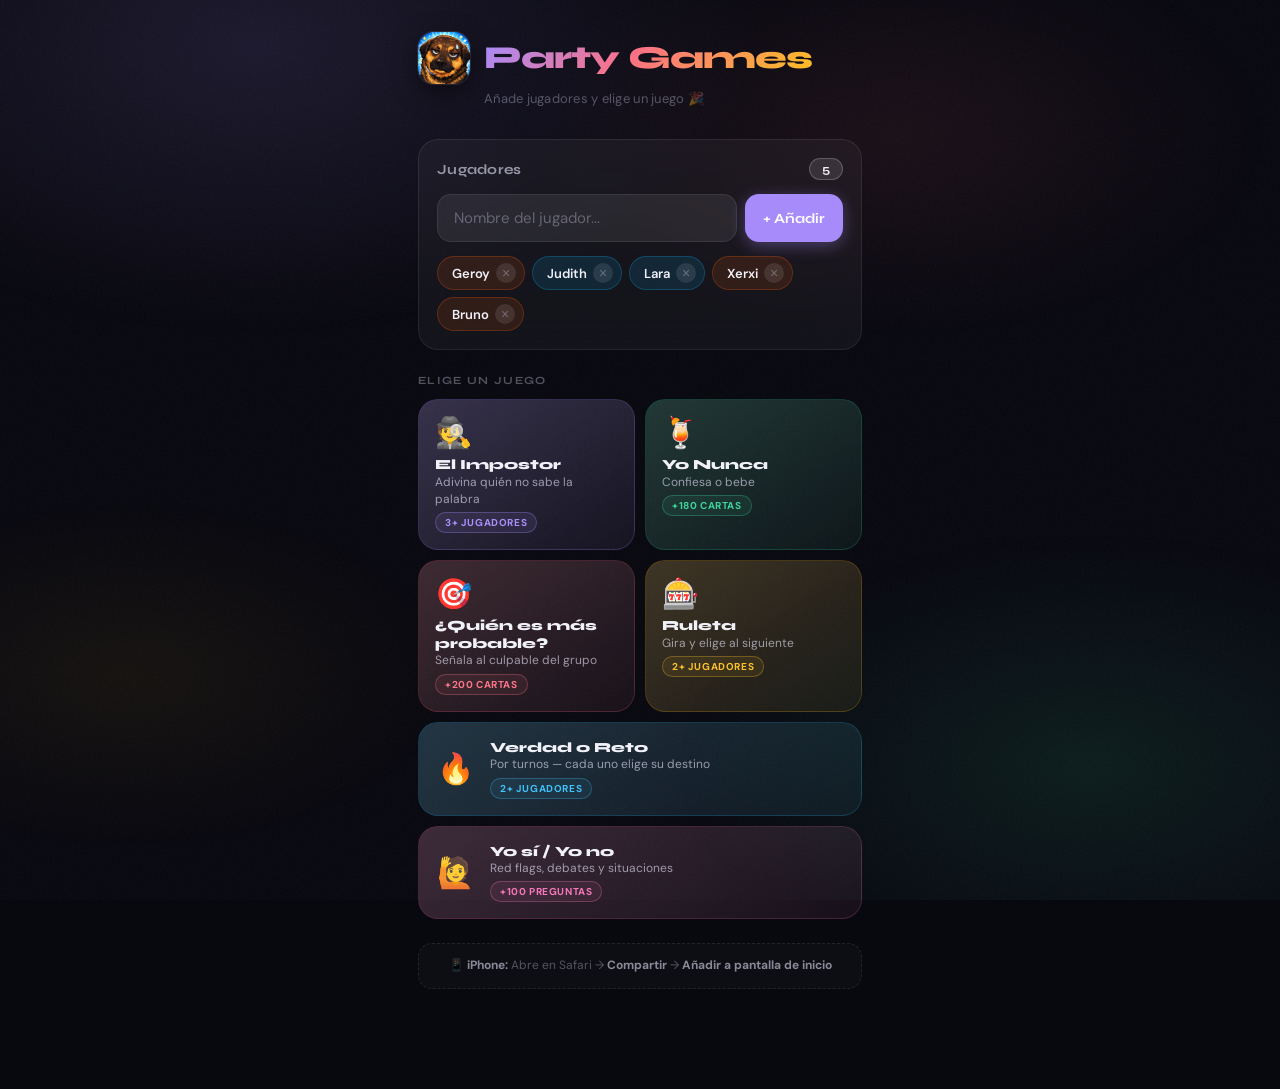
==== commit 661898c3: "Update index.html" ====
--- a/index.html
+++ b/index.html
@@ -723,7 +723,7 @@
 <div id="app">
 
   <!-- ════════════════ HOME ════════════════ -->
-  <div id="screen-home" class="screen">
+  <div id="screen-home" class="screen active">
     <div class="home-header">
       <div class="logo-wrap">
         <img src="./icono.png" class="logo-icon" alt="Party Games">
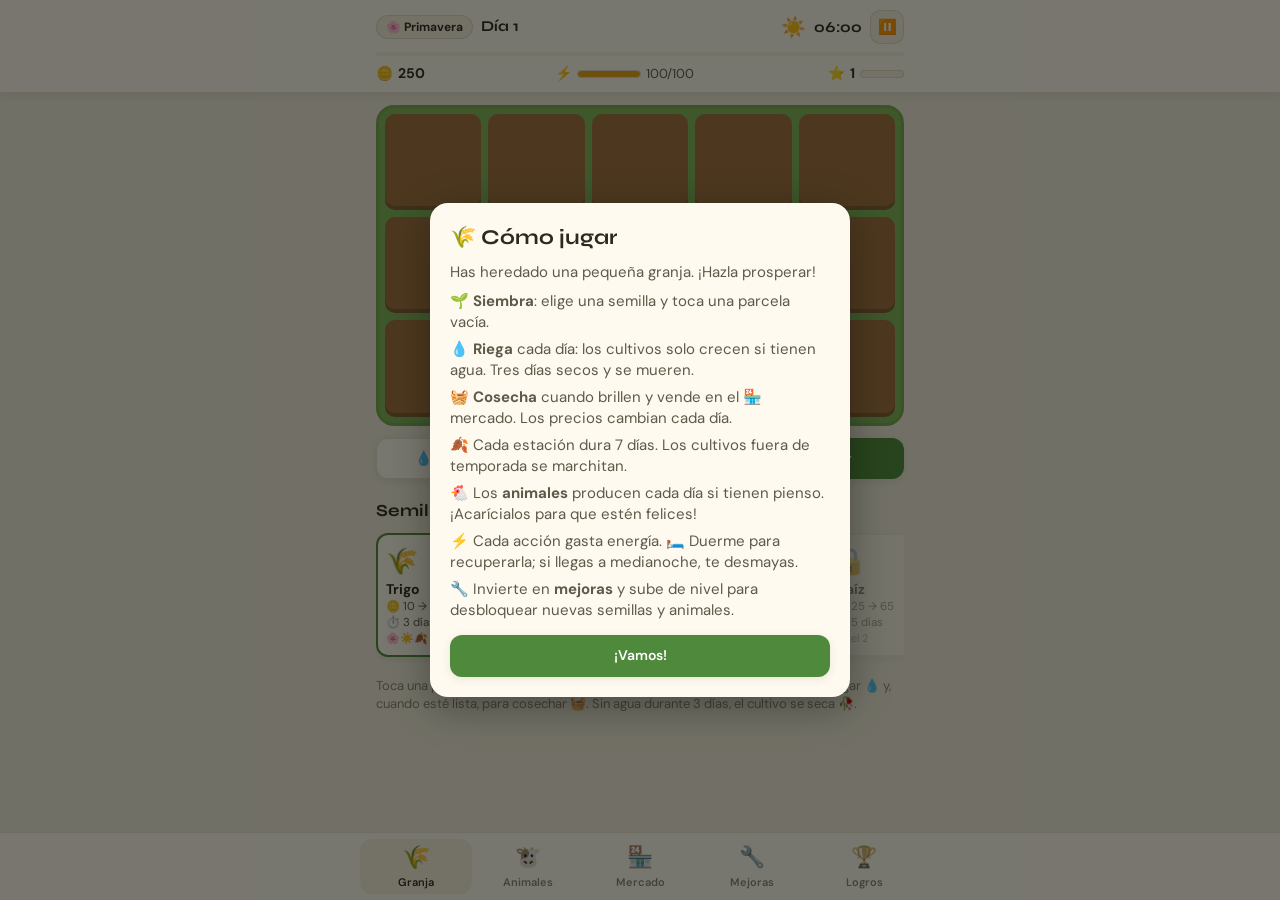
==== commit 4e7cee4c: "Dejar solo el simulador de granja en el repositorio Se eliminan los archivos de Party Games (index.h" ====
--- a/index.html
+++ b/index.html
@@ -5,2035 +5,121 @@
 <meta name="viewport" content="width=device-width, initial-scale=1.0, viewport-fit=cover">
 <meta name="apple-mobile-web-app-capable" content="yes">
 <meta name="apple-mobile-web-app-status-bar-style" content="black-translucent">
-<meta name="apple-mobile-web-app-title" content="Party Games">
-<link rel="apple-touch-icon" href="./icono.png">
-<link rel="icon" type="image/png" href="./icono.png">
-<link rel="manifest" href="./manifest.json">
-<title>Party Games 🎉</title>
-<link href="https://fonts.googleapis.com/css2?family=Syne:wght@400;600;700;800&family=DM+Sans:wght@300;400;500;600&display=swap" rel="stylesheet">
-<style>
-/* ══════════════════════════════════════
-   DESIGN TOKENS
-══════════════════════════════════════ */
-:root {
-  --bg: #08080f;
-  --surface: rgba(255,255,255,0.045);
-  --surface2: rgba(255,255,255,0.075);
-  --surface3: rgba(255,255,255,0.11);
-  --border: rgba(255,255,255,0.08);
-  --border2: rgba(255,255,255,0.20);
-  --text: #f0f0f8;
-  --text2: rgba(220,220,240,0.65);
-  --muted: rgba(200,200,230,0.38);
-  --hint: rgba(200,200,230,0.18);
-
-  /* Game colors */
-  --imp:   #a78bfa; --imp-glow:   rgba(167,139,250,0.4); --imp-bg:   rgba(167,139,250,0.10);
-  --nunca: #34d399; --nunca-glow: rgba(52,211,153,0.4);  --nunca-bg: rgba(52,211,153,0.08);
-  --prob:  #fb7185; --prob-glow:  rgba(251,113,133,0.4); --prob-bg:  rgba(251,113,133,0.08);
-  --hot:   #fb923c; --hot-glow:   rgba(251,146,60,0.4);  --hot-bg:   rgba(251,146,60,0.08);
-  --ruleta:#fbbf24; --ruleta-glow:rgba(251,191,36,0.4);  --ruleta-bg:rgba(251,191,36,0.08);
-  --verd:  #38bdf8; --verd-glow:  rgba(56,189,248,0.4);  --verd-bg:  rgba(56,189,248,0.08);
-  --yosi:  #f472b6; --yosi-glow:  rgba(244,114,182,0.4); --yosi-bg:  rgba(244,114,182,0.08);
-
-  --radius: 20px;
-  --radius-sm: 14px;
-  --radius-xs: 10px;
-  --font-display: 'Syne', sans-serif;
-  --font-body: 'DM Sans', sans-serif;
-}
-
-/* ══════════════════════════════════════
-   RESET & BASE
-══════════════════════════════════════ */
-*, *::before, *::after { box-sizing: border-box; margin: 0; padding: 0; -webkit-tap-highlight-color: transparent; }
-html, body { height: 100%; }
-
-body {
-  background: var(--bg);
-  color: var(--text);
-  font-family: var(--font-body);
-  min-height: 100vh;
-  overflow-x: hidden;
-  padding-bottom: env(safe-area-inset-bottom);
-  padding-top: env(safe-area-inset-top);
-  /* Grain texture overlay */
-  -webkit-font-smoothing: antialiased;
-}
-
-/* Ambient glow background */
-body::before {
-  content: '';
-  position: fixed; inset: 0; pointer-events: none; z-index: 0;
-  background:
-    radial-gradient(ellipse 60% 50% at 20% 5%,  rgba(167,139,250,0.13) 0%, transparent 65%),
-    radial-gradient(ellipse 50% 40% at 85% 85%, rgba(52,211,153,0.10) 0%, transparent 65%),
-    radial-gradient(ellipse 45% 35% at 70% 15%, rgba(251,113,133,0.08) 0%, transparent 65%),
-    radial-gradient(ellipse 40% 30% at 10% 75%, rgba(251,191,36,0.06) 0%, transparent 65%);
-}
-/* Noise texture */
-body::after {
-  content: '';
-  position: fixed; inset: 0; pointer-events: none; z-index: 0;
-  background-image: url("data:image/svg+xml,%3Csvg viewBox='0 0 512 512' xmlns='http://www.w3.org/2000/svg'%3E%3Cfilter id='n'%3E%3CfeTurbulence type='fractalNoise' baseFrequency='0.8' numOctaves='4' stitchTiles='stitch'/%3E%3C/filter%3E%3Crect width='100%25' height='100%25' filter='url(%23n)' opacity='0.03'/%3E%3C/svg%3E");
-}
-
-/* ══════════════════════════════════════
-   APP CONTAINER & SCREENS
-══════════════════════════════════════ */
-#app {
-  position: relative; z-index: 1;
-  max-width: 480px; margin: 0 auto;
-  padding: 24px 18px 100px;
-  padding-left: max(18px, env(safe-area-inset-left));
-  padding-right: max(18px, env(safe-area-inset-right));
-}
-
-.screen { display: none; }
-.screen.active { display: block; }
-
-.screen-enter { animation: screenIn 0.35s cubic-bezier(0.22,1,0.36,1) both; }
-@keyframes screenIn {
-  from { opacity: 0; transform: translateY(18px) scale(0.985); }
-  to   { opacity: 1; transform: translateY(0) scale(1); }
-}
-.screen-exit { animation: screenOut 0.2s ease-in both; }
-@keyframes screenOut {
-  from { opacity: 1; transform: translateY(0) scale(1); }
-  to   { opacity: 0; transform: translateY(-10px) scale(0.99); }
-}
-
-/* ══════════════════════════════════════
-   HOME SCREEN
-══════════════════════════════════════ */
-.home-header {
-  margin-bottom: 32px;
-  padding-top: 8px;
-}
-.logo-wrap {
-  display: flex; align-items: center; gap: 14px; margin-bottom: 6px;
-}
-.logo-icon {
-  width: 52px; height: 52px;
-  border-radius: 16px;
-  box-shadow: 0 0 0 1px rgba(255,255,255,0.1), 0 8px 24px rgba(0,0,0,0.5);
-}
-.logo-text {
-  font-family: var(--font-display);
-  font-size: 32px; font-weight: 800;
-  letter-spacing: -1px;
-  background: linear-gradient(130deg, #a78bfa 0%, #fb7185 45%, #fbbf24 100%);
-  -webkit-background-clip: text; -webkit-text-fill-color: transparent;
-  background-clip: text;
-  line-height: 1;
-}
-.logo-tagline {
-  font-size: 13px; color: var(--muted); font-weight: 400;
-  padding-left: 66px; letter-spacing: 0.02em;
-}
-
-/* Player setup */
-.setup-card {
-  background: var(--surface);
-  border: 1px solid var(--border);
-  border-radius: var(--radius);
-  padding: 18px;
-  margin-bottom: 24px;
-  backdrop-filter: blur(20px);
-}
-.setup-header {
-  display: flex; justify-content: space-between; align-items: center;
-  margin-bottom: 14px;
-}
-.setup-label {
-  font-family: var(--font-display);
-  font-size: 14px; font-weight: 700; color: var(--text2);
-  letter-spacing: 0.02em;
-}
-.player-badge {
-  background: var(--surface3);
-  border: 1px solid var(--border2);
-  border-radius: 999px;
-  padding: 3px 12px;
-  font-size: 12px; font-weight: 700; color: var(--text);
-  font-family: var(--font-display);
-  transition: background 0.2s;
-}
-.input-row { display: flex; gap: 8px; margin-bottom: 14px; }
-input[type=text] {
-  flex: 1;
-  background: var(--surface2);
-  border: 1px solid var(--border);
-  border-radius: var(--radius-sm);
-  padding: 13px 16px;
-  color: var(--text); font-size: 15px;
-  font-family: var(--font-body);
-  outline: none;
-  transition: border-color 0.2s, background 0.2s, box-shadow 0.2s;
-}
-input[type=text]:focus {
-  border-color: var(--imp);
-  background: rgba(167,139,250,0.07);
-  box-shadow: 0 0 0 3px rgba(167,139,250,0.12);
-}
-input[type=text]::placeholder { color: var(--muted); }
-.add-btn {
-  background: var(--imp);
-  border: none;
-  border-radius: var(--radius-sm);
-  padding: 13px 18px;
-  color: #fff; font-size: 14px; font-weight: 700;
-  cursor: pointer;
-  font-family: var(--font-display);
-  white-space: nowrap;
-  transition: opacity 0.15s, transform 0.1s, box-shadow 0.2s;
-  box-shadow: 0 4px 16px rgba(167,139,250,0.35);
-}
-.add-btn:active { opacity: 0.85; transform: scale(0.95); }
-
-/* Player tags */
-.tags { display: flex; flex-wrap: wrap; gap: 7px; min-height: 8px; }
-.tag {
-  background: rgba(167,139,250,0.12);
-  border: 1px solid rgba(167,139,250,0.22);
-  border-radius: 999px;
-  padding: 6px 8px 6px 14px;
-  font-size: 13px; font-weight: 600;
-  display: flex; align-items: center; gap: 6px; color: var(--text);
-  animation: tagPop 0.25s cubic-bezier(0.22,1,0.36,1);
-}
-@keyframes tagPop {
-  from { opacity: 0; transform: scale(0.7); }
-  to   { opacity: 1; transform: scale(1); }
-}
-.tag-x {
-  background: rgba(255,255,255,0.1); border: none; color: var(--muted);
-  cursor: pointer; font-size: 14px; padding: 0; line-height: 1;
-  width: 20px; height: 20px; border-radius: 50%;
-  display: flex; align-items: center; justify-content: center;
-  transition: background 0.15s, color 0.15s;
-}
-.tag-x:hover { background: rgba(251,113,133,0.2); color: var(--prob); }
-
-/* Mode grid */
-.modes-title {
-  font-family: var(--font-display);
-  font-size: 11px; font-weight: 700; color: var(--muted);
-  letter-spacing: 0.12em; text-transform: uppercase;
-  margin-bottom: 12px; display: block;
-}
-.mode-grid {
-  display: grid; grid-template-columns: 1fr 1fr; gap: 10px;
-}
-.mode-card {
-  border-radius: var(--radius);
-  padding: 18px 16px 16px;
-  cursor: pointer;
-  transition: transform 0.18s cubic-bezier(0.22,1,0.36,1), box-shadow 0.2s;
-  display: flex; flex-direction: column; gap: 8px;
-  position: relative; overflow: hidden;
-  border: 1px solid transparent;
-  -webkit-user-select: none;
-}
-.mode-card::before {
-  content: ''; position: absolute; inset: 0;
-  background: linear-gradient(145deg, rgba(255,255,255,0.08), rgba(255,255,255,0.01));
-  pointer-events: none;
-}
-.mode-card:active { transform: scale(0.94); }
-.mode-card[data-mode="impostor"] { background: linear-gradient(145deg, rgba(167,139,250,0.18), rgba(167,139,250,0.06)); border-color: rgba(167,139,250,0.22); }
-.mode-card[data-mode="nunca"]    { background: linear-gradient(145deg, rgba(52,211,153,0.15),  rgba(52,211,153,0.05));  border-color: rgba(52,211,153,0.20);  }
-.mode-card[data-mode="probable"] { background: linear-gradient(145deg, rgba(251,113,133,0.15), rgba(251,113,133,0.05)); border-color: rgba(251,113,133,0.20); }
-.mode-card[data-mode="ruleta"]   { background: linear-gradient(145deg, rgba(251,191,36,0.15),  rgba(251,191,36,0.05));  border-color: rgba(251,191,36,0.20);  }
-.mode-card[data-mode="verdad"]   { background: linear-gradient(145deg, rgba(56,189,248,0.15),  rgba(56,189,248,0.05));  border-color: rgba(56,189,248,0.20);  }
-.mode-card[data-mode="yosino"]   { background: linear-gradient(145deg, rgba(244,114,182,0.15), rgba(244,114,182,0.05)); border-color: rgba(244,114,182,0.20); }
-
-.mode-card[data-mode="verdad"],
-.mode-card[data-mode="yosino"] { grid-column: span 2; flex-direction: row; align-items: center; gap: 16px; padding: 16px 18px; }
-.mode-card[data-mode="verdad"] .mode-info,
-.mode-card[data-mode="yosino"] .mode-info { flex: 1; }
-
-.mode-emoji { font-size: 30px; line-height: 1; flex-shrink: 0; }
-.mode-name { font-family: var(--font-display); font-size: 14px; font-weight: 800; color: var(--text); line-height: 1.25; }
-.mode-desc { font-size: 12px; color: var(--text2); line-height: 1.45; font-weight: 400; }
-.mode-badge {
-  font-size: 10px; font-weight: 700; letter-spacing: 0.06em; text-transform: uppercase;
-  padding: 3px 9px; border-radius: 999px; margin-top: 4px; display: inline-block;
-}
-.badge-imp    { background: var(--imp-bg);   color: var(--imp);   border: 1px solid rgba(167,139,250,0.3); }
-.badge-nunca  { background: var(--nunca-bg); color: var(--nunca); border: 1px solid rgba(52,211,153,0.3);  }
-.badge-prob   { background: var(--prob-bg);  color: var(--prob);  border: 1px solid rgba(251,113,133,0.3); }
-.badge-ruleta { background: var(--ruleta-bg);color: var(--ruleta);border: 1px solid rgba(251,191,36,0.3);  }
-.badge-verd   { background: var(--verd-bg);  color: var(--verd);  border: 1px solid rgba(56,189,248,0.3);  }
-.badge-yosi   { background: var(--yosi-bg);  color: var(--yosi);  border: 1px solid rgba(244,114,182,0.3); }
-
-/* Install hint */
-.ios-hint {
-  background: rgba(255,255,255,0.025);
-  border: 1px dashed rgba(255,255,255,0.09);
-  border-radius: var(--radius-sm);
-  padding: 12px 16px; font-size: 12px; color: var(--muted);
-  line-height: 1.65; margin-top: 24px; text-align: center;
-}
-.ios-hint strong { color: rgba(220,220,240,0.6); }
-
-/* ══════════════════════════════════════
-   SHARED GAME UI
-══════════════════════════════════════ */
-.game-header {
-  display: flex; align-items: center; gap: 12px; margin-bottom: 24px;
-}
-.back-btn {
-  background: var(--surface2);
-  border: 1px solid var(--border);
-  border-radius: var(--radius-xs);
-  padding: 9px 14px;
-  font-size: 13px; font-weight: 600;
-  cursor: pointer; color: var(--text2);
-  font-family: var(--font-body);
-  transition: color 0.15s, border-color 0.15s, background 0.15s;
-  flex-shrink: 0;
-}
-.back-btn:hover, .back-btn:active { color: var(--text); border-color: var(--border2); background: var(--surface3); }
-.game-title {
-  font-family: var(--font-display);
-  font-size: 18px; font-weight: 800; color: var(--text);
-  letter-spacing: -0.02em;
-}
-
-.instr {
-  background: var(--surface);
-  border: 1px solid var(--border);
-  border-radius: var(--radius-sm);
-  padding: 14px 17px;
-  font-size: 13px; color: var(--text2); line-height: 1.75;
-  margin-bottom: 20px;
-}
-
-/* ══════════════════════════════════════
-   BUTTONS
-══════════════════════════════════════ */
-.action-btn {
-  width: 100%; padding: 16px;
-  border-radius: var(--radius);
-  border: none;
-  font-family: var(--font-display);
-  font-size: 15px; font-weight: 800;
-  cursor: pointer;
-  transition: opacity 0.2s, transform 0.12s, box-shadow 0.2s;
-  letter-spacing: 0.02em;
-  position: relative; overflow: hidden;
-}
-.action-btn::after {
-  content: ''; position: absolute; inset: 0;
-  background: linear-gradient(to bottom, rgba(255,255,255,0.12), transparent);
-  pointer-events: none;
-}
-.action-btn:active { transform: scale(0.96); }
-.action-btn:disabled { opacity: 0.2; cursor: not-allowed; transform: none !important; }
-
-.btn-imp    { background: linear-gradient(135deg, #a78bfa, #7c5af0); color: #fff; box-shadow: 0 4px 24px rgba(167,139,250,0.35); }
-.btn-nunca  { background: linear-gradient(135deg, #34d399, #0fb87e); color: #021a0f; box-shadow: 0 4px 24px rgba(52,211,153,0.35); }
-.btn-prob   { background: linear-gradient(135deg, #fb7185, #e03050); color: #fff; box-shadow: 0 4px 24px rgba(251,113,133,0.35); }
-.btn-ruleta { background: linear-gradient(135deg, #fbbf24, #d97706); color: #1a0f00; box-shadow: 0 4px 24px rgba(251,191,36,0.35); }
-.btn-verd   { background: linear-gradient(135deg, #38bdf8, #0ea5e9); color: #031520; box-shadow: 0 4px 24px rgba(56,189,248,0.35); }
-.btn-yosi   { background: linear-gradient(135deg, #f472b6, #db2777); color: #fff; box-shadow: 0 4px 24px rgba(244,114,182,0.35); }
-
-.btn-imp:active    { box-shadow: 0 2px 12px rgba(167,139,250,0.25); }
-.btn-nunca:active  { box-shadow: 0 2px 12px rgba(52,211,153,0.25); }
-.btn-prob:active   { box-shadow: 0 2px 12px rgba(251,113,133,0.25); }
-.btn-ruleta:active { box-shadow: 0 2px 12px rgba(251,191,36,0.25); }
-.btn-verd:active   { box-shadow: 0 2px 12px rgba(56,189,248,0.25); }
-.btn-yosi:active   { box-shadow: 0 2px 12px rgba(244,114,182,0.25); }
-
-/* Secondary ghost button */
-.btn-ghost {
-  background: transparent;
-  border: 1px solid var(--border2);
-  color: var(--text2);
-  font-family: var(--font-body);
-  font-size: 13px; font-weight: 500;
-  padding: 11px;
-  border-radius: var(--radius-sm);
-  width: 100%; cursor: pointer;
-  transition: border-color 0.15s, color 0.15s, background 0.15s;
-  margin-top: 8px;
-}
-.btn-ghost:hover { border-color: var(--border2); color: var(--text); background: var(--surface2); }
-
-/* ══════════════════════════════════════
-   BIG CARD — the main game card
-══════════════════════════════════════ */
-.big-card {
-  background: linear-gradient(150deg, rgba(255,255,255,0.065), rgba(255,255,255,0.02));
-  border: 1px solid var(--border);
-  border-radius: 26px;
-  padding: 38px 26px;
-  min-height: 220px;
-  display: flex; flex-direction: column; align-items: center; justify-content: center;
-  text-align: center; position: relative; margin-bottom: 16px;
-  box-shadow: 0 10px 50px rgba(0,0,0,0.4), inset 0 1px 0 rgba(255,255,255,0.08);
-  backdrop-filter: blur(16px);
-  transition: transform 0.2s cubic-bezier(0.22,1,0.36,1);
-}
-.big-card.card-flip {
-  animation: cardFlip 0.4s cubic-bezier(0.22,1,0.36,1);
-}
-@keyframes cardFlip {
-  0%   { transform: scale(0.94) rotateY(-4deg); opacity: 0.5; }
-  100% { transform: scale(1) rotateY(0); opacity: 1; }
-}
-
-.card-pill {
-  font-size: 10px; font-weight: 800;
-  letter-spacing: 0.14em; text-transform: uppercase;
-  padding: 5px 14px; border-radius: 999px; margin-bottom: 20px;
-  font-family: var(--font-display);
-}
-.pill-imp    { background: var(--imp-bg);   color: var(--imp);   border: 1px solid rgba(167,139,250,0.3); }
-.pill-nunca  { background: var(--nunca-bg); color: var(--nunca); border: 1px solid rgba(52,211,153,0.3);  }
-.pill-prob   { background: var(--prob-bg);  color: var(--prob);  border: 1px solid rgba(251,113,133,0.3); }
-.pill-verd   { background: var(--verd-bg);  color: var(--verd);  border: 1px solid rgba(56,189,248,0.3);  }
-.pill-yosi   { background: var(--yosi-bg);  color: var(--yosi);  border: 1px solid rgba(244,114,182,0.3); }
-
-.card-text {
-  font-family: var(--font-display);
-  font-size: 21px; font-weight: 700; color: var(--text); line-height: 1.4;
-}
-.card-sub { font-size: 12px; color: var(--muted); margin-top: 14px; line-height: 1.6; letter-spacing: 0.04em; }
-.card-count {
-  font-size: 11px; color: var(--muted); text-align: right;
-  margin-bottom: 10px; font-weight: 600; font-family: var(--font-display);
-  letter-spacing: 0.04em;
-}
-
-/* Swipe indicator */
-.swipe-hint {
-  font-size: 12px; color: var(--hint); text-align: center; margin: 6px 0 16px;
-}
-
-/* ══════════════════════════════════════
-   PROGRESS BAR
-══════════════════════════════════════ */
-.progress-wrap {
-  background: rgba(255,255,255,0.06); border-radius: 999px; height: 3px;
-  margin-bottom: 18px; overflow: hidden;
-}
-.progress-bar {
-  height: 100%; border-radius: 999px;
-  transition: width 0.4s cubic-bezier(0.22,1,0.36,1);
-}
-.progress-imp    { background: var(--imp); }
-.progress-nunca  { background: var(--nunca); }
-.progress-prob   { background: var(--prob); }
-.progress-verd   { background: var(--verd); }
-.progress-yosi   { background: var(--yosi); }
-
-/* ══════════════════════════════════════
-   DRINKS NOTE
-══════════════════════════════════════ */
-.drinks-note {
-  display: flex; align-items: center; justify-content: center; gap: 8px;
-  font-size: 13px; color: var(--text2);
-  background: var(--surface);
-  border: 1px solid var(--border);
-  border-radius: var(--radius-sm);
-  padding: 10px 16px; margin: 0 0 16px;
-}
-
-/* ══════════════════════════════════════
-   IMPOSTOR
-══════════════════════════════════════ */
-.cat-big {
-  font-family: var(--font-display);
-  font-size: 30px; font-weight: 900;
-  letter-spacing: -0.5px;
-}
-.imp-role { font-weight: 700; font-size: 14px; margin-bottom: 8px; letter-spacing: 0.02em; }
-.imp-warn { color: var(--prob); }
-
-.imp-card-wrap {
-  position: relative;
-}
-.imp-reveal-overlay {
-  position: absolute; inset: 0;
-  background: rgba(8,8,15,0.85);
-  border-radius: 26px;
-  display: flex; flex-direction: column; align-items: center; justify-content: center; gap: 12px;
-  cursor: pointer;
-  backdrop-filter: blur(8px);
-  transition: opacity 0.3s;
-  z-index: 2;
-}
-.imp-reveal-overlay.hidden { opacity: 0; pointer-events: none; }
-.imp-reveal-icon { font-size: 36px; }
-.imp-reveal-text {
-  font-family: var(--font-display); font-size: 15px; font-weight: 800;
-  color: var(--text2); letter-spacing: 0.04em;
-}
-.imp-reveal-sub { font-size: 12px; color: var(--muted); }
-
-/* Player progress strip */
-.player-progress {
-  display: flex; gap: 6px; margin-bottom: 20px;
-}
-.pp-dot {
-  height: 4px; flex: 1; border-radius: 999px;
-  background: var(--surface3);
-  transition: background 0.3s;
-}
-.pp-dot.done { background: var(--imp); }
-.pp-dot.current { background: rgba(167,139,250,0.5); animation: dotPulse 1.2s infinite; }
-@keyframes dotPulse {
-  0%, 100% { background: rgba(167,139,250,0.5); }
-  50% { background: var(--imp); }
-}
-
-/* ══════════════════════════════════════
-   VOTE / RESULT
-══════════════════════════════════════ */
-.reveal-box {
-  background: var(--surface2);
-  border: 1px solid var(--border);
-  border-radius: var(--radius);
-  padding: 18px; text-align: center; margin-bottom: 16px;
-}
-.reveal-label { font-size: 10px; text-transform: uppercase; letter-spacing: 0.14em; color: var(--muted); margin-bottom: 8px; font-weight: 700; font-family: var(--font-display); }
-.reveal-word { font-family: var(--font-display); font-size: 26px; font-weight: 900; color: var(--text); }
-
-.vote-grid { display: grid; grid-template-columns: 1fr 1fr; gap: 8px; margin-bottom: 16px; }
-.vote-btn {
-  background: var(--surface);
-  border: 2px solid var(--border);
-  border-radius: var(--radius-sm);
-  padding: 16px 12px; text-align: center;
-  cursor: pointer; font-size: 14px; font-weight: 700;
-  color: var(--text);
-  font-family: var(--font-display);
-  transition: all 0.15s cubic-bezier(0.22,1,0.36,1);
-  letter-spacing: 0.01em;
-}
-.vote-btn:hover { border-color: var(--border2); background: var(--surface2); transform: translateY(-1px); }
-.vote-btn.sel { border-color: var(--imp); background: var(--imp-bg); color: var(--imp); box-shadow: 0 0 0 1px var(--imp), 0 4px 16px rgba(167,139,250,0.2); }
-
-.result-card { border-radius: var(--radius); padding: 24px; text-align: center; margin-bottom: 16px; }
-.result-win  { background: rgba(52,211,153,0.08);  border: 1px solid rgba(52,211,153,0.28);  }
-.result-lose { background: rgba(251,113,133,0.08); border: 1px solid rgba(251,113,133,0.28); }
-
-.result-emoji { font-size: 40px; margin-bottom: 10px; display: block; }
-.result-title { font-family: var(--font-display); font-size: 22px; font-weight: 900; margin-bottom: 6px; }
-.result-win  .result-title { color: var(--nunca); }
-.result-lose .result-title { color: var(--prob); }
-.result-desc { font-size: 14px; line-height: 1.55; }
-.result-win  .result-desc { color: rgba(52,211,153,0.75);  }
-.result-lose .result-desc { color: rgba(251,113,133,0.75); }
-
-.score-section { margin-bottom: 16px; }
-.score-title { font-size: 10px; text-transform: uppercase; letter-spacing: 0.14em; color: var(--muted); margin-bottom: 10px; font-weight: 700; font-family: var(--font-display); }
-.score-list { display: flex; flex-direction: column; gap: 6px; }
-.score-row {
-  display: flex; justify-content: space-between; align-items: center;
-  padding: 12px 16px; border-radius: var(--radius-sm);
-  background: var(--surface); border: 1px solid var(--border);
-  font-size: 14px; font-weight: 600;
-  transition: background 0.2s;
-}
-.score-row.top { background: rgba(167,139,250,0.1); border-color: rgba(167,139,250,0.25); }
-.score-pts { font-family: var(--font-display); font-weight: 900; color: var(--imp); font-size: 18px; }
-.score-rank { font-size: 16px; margin-right: 10px; }
-
-/* ══════════════════════════════════════
-   RULETA (WHEEL)
-══════════════════════════════════════ */
-#wheel-wrap {
-  display: flex; flex-direction: column; align-items: center;
-  margin-bottom: 20px;
-  position: relative;
-}
-.wheel-outer {
-  position: relative;
-  width: 300px; height: 300px;
-}
-.wheel-pointer {
-  position: absolute;
-  top: -8px; left: 50%; transform: translateX(-50%);
-  width: 0; height: 0;
-  border-left: 12px solid transparent;
-  border-right: 12px solid transparent;
-  border-top: 22px solid var(--ruleta);
-  filter: drop-shadow(0 2px 8px rgba(251,191,36,0.6));
-  z-index: 5;
-}
-#wheel-canvas {
-  display: block; border-radius: 50%;
-  box-shadow: 0 0 0 3px rgba(255,255,255,0.07), 0 0 60px rgba(251,191,36,0.15), 0 10px 40px rgba(0,0,0,0.5);
-}
-.winner-box {
-  background: linear-gradient(135deg, rgba(251,191,36,0.12), rgba(251,191,36,0.05));
-  border: 1px solid rgba(251,191,36,0.35);
-  border-radius: var(--radius); padding: 24px; text-align: center; margin-bottom: 16px;
-  box-shadow: 0 4px 30px rgba(251,191,36,0.12);
-  animation: winnerReveal 0.5s cubic-bezier(0.22,1,0.36,1);
-}
-@keyframes winnerReveal {
-  from { opacity: 0; transform: scale(0.85); }
-  to   { opacity: 1; transform: scale(1); }
-}
-.winner-label { font-size: 10px; text-transform: uppercase; letter-spacing: 0.14em; color: rgba(251,191,36,0.55); margin-bottom: 8px; font-weight: 700; font-family: var(--font-display); }
-.winner-name { font-family: var(--font-display); font-size: 34px; font-weight: 900; color: var(--ruleta); }
-.winner-confetti { font-size: 28px; letter-spacing: 4px; margin-top: 6px; }
-
-/* ══════════════════════════════════════
-   VERDAD O RETO
-══════════════════════════════════════ */
-.vr-player-card {
-  background: var(--surface);
-  border: 1px solid var(--border);
-  border-radius: var(--radius);
-  padding: 16px 18px; margin-bottom: 18px;
-  display: flex; align-items: center; gap: 14px;
-}
-.vr-turn-label { font-size: 11px; color: var(--muted); font-weight: 600; letter-spacing: 0.06em; text-transform: uppercase; font-family: var(--font-display); }
-.vr-player-name { font-family: var(--font-display); font-size: 20px; font-weight: 900; color: var(--text); }
-.vr-player-avatar {
-  width: 42px; height: 42px; border-radius: 50%;
-  display: flex; align-items: center; justify-content: center;
-  font-family: var(--font-display); font-size: 16px; font-weight: 800; color: #fff;
-  flex-shrink: 0;
-}
-
-.vr-choice-grid { display: grid; grid-template-columns: 1fr 1fr; gap: 12px; margin-bottom: 12px; }
-.vr-choice-btn {
-  padding: 30px 16px; border-radius: var(--radius); border: none;
-  font-family: var(--font-display);
-  font-size: 18px; font-weight: 800;
-  cursor: pointer; transition: opacity 0.2s, transform 0.12s, box-shadow 0.15s;
-  position: relative; overflow: hidden;
-  letter-spacing: 0.02em;
-}
-.vr-choice-btn::after { content: ''; position: absolute; inset: 0; background: linear-gradient(to bottom, rgba(255,255,255,0.12), transparent); pointer-events: none; }
-.vr-choice-btn:active { transform: scale(0.94); }
-.vr-verdad { background: linear-gradient(135deg, #38bdf8, #0ea5e9); color: #031520; box-shadow: 0 4px 24px rgba(56,189,248,0.35); }
-.vr-reto   { background: linear-gradient(135deg, #fb7185, #e03050); color: #fff; box-shadow: 0 4px 24px rgba(251,113,133,0.35); }
-
-/* ══════════════════════════════════════
-   YO SÍ / YO NO
-══════════════════════════════════════ */
-.yosino-votes {
-  display: grid; grid-template-columns: 1fr 1fr; gap: 10px; margin-bottom: 14px;
-}
-.yosino-vote-btn {
-  padding: 18px 12px; border-radius: var(--radius); border: 2px solid transparent;
-  font-family: var(--font-display); font-size: 17px; font-weight: 800;
-  cursor: pointer; transition: all 0.15s cubic-bezier(0.22,1,0.36,1);
-  text-align: center; position: relative; overflow: hidden;
-}
-.yosino-vote-btn::after { content: ''; position: absolute; inset: 0; background: linear-gradient(to bottom, rgba(255,255,255,0.1), transparent); pointer-events: none; }
-.yosino-si {
-  background: linear-gradient(135deg, rgba(52,211,153,0.2), rgba(52,211,153,0.08));
-  border-color: rgba(52,211,153,0.3); color: var(--nunca);
-}
-.yosino-no {
-  background: linear-gradient(135deg, rgba(251,113,133,0.2), rgba(251,113,133,0.08));
-  border-color: rgba(251,113,133,0.3); color: var(--prob);
-}
-.yosino-si.voted { background: linear-gradient(135deg, rgba(52,211,153,0.35), rgba(52,211,153,0.15)); border-color: var(--nunca); box-shadow: 0 0 0 1px var(--nunca); }
-.yosino-no.voted { background: linear-gradient(135deg, rgba(251,113,133,0.35), rgba(251,113,133,0.15)); border-color: var(--prob); box-shadow: 0 0 0 1px var(--prob); }
-
-.yosino-result {
-  background: var(--surface); border: 1px solid var(--border);
-  border-radius: var(--radius-sm); padding: 12px 16px;
-  text-align: center; margin-bottom: 12px;
-  font-size: 13px; color: var(--text2); line-height: 1.6;
-  display: none;
-}
-.yosino-result.show { display: block; animation: screenIn 0.3s ease; }
-
-.cat-tag {
-  display: inline-flex; align-items: center; gap: 6px;
-  font-size: 10px; font-weight: 700; letter-spacing: 0.1em; text-transform: uppercase;
-  padding: 4px 12px; border-radius: 999px; margin-bottom: 16px;
-}
-
-/* ══════════════════════════════════════
-   ROUND HEADER BADGE
-══════════════════════════════════════ */
-.round-badge {
-  display: inline-flex; align-items: center; gap: 6px;
-  background: var(--surface2); border: 1px solid var(--border);
-  border-radius: 999px; padding: 4px 12px 4px 10px;
-  font-size: 12px; font-weight: 700; color: var(--text2);
-  font-family: var(--font-display);
-  margin-left: auto; flex-shrink: 0;
-}
-
-/* ══════════════════════════════════════
-   PLAYER LIST (setup preview)
-══════════════════════════════════════ */
-.player-list-preview {
-  display: flex; flex-wrap: wrap; gap: 7px; margin-bottom: 20px;
-}
-.player-pill-preview {
-  background: var(--imp-bg);
-  border: 1px solid rgba(167,139,250,0.2);
-  border-radius: 999px; padding: 6px 14px;
-  font-size: 13px; font-weight: 600; color: var(--imp);
-}
-
-/* ══════════════════════════════════════
-   TOAST NOTIFICATION
-══════════════════════════════════════ */
-.toast {
-  position: fixed; bottom: 30px; left: 50%; transform: translateX(-50%);
-  background: rgba(30,30,45,0.95); border: 1px solid var(--border2);
-  border-radius: var(--radius-sm); padding: 12px 20px;
-  font-size: 14px; font-weight: 600; color: var(--text);
-  box-shadow: 0 8px 32px rgba(0,0,0,0.4); z-index: 999;
-  white-space: nowrap; backdrop-filter: blur(20px);
-  animation: toastIn 0.3s cubic-bezier(0.22,1,0.36,1);
-}
-@keyframes toastIn {
-  from { opacity: 0; transform: translateX(-50%) translateY(10px); }
-  to   { opacity: 1; transform: translateX(-50%) translateY(0); }
-}
-
-/* ══════════════════════════════════════
-   CONFETTI PARTICLE
-══════════════════════════════════════ */
-.confetti-particle {
-  position: fixed; pointer-events: none; z-index: 9999;
-  width: 8px; height: 8px; border-radius: 2px;
-  animation: confettiFall 1.2s ease-in forwards;
-}
-@keyframes confettiFall {
-  0%   { transform: translateY(0) rotate(0deg) scale(1); opacity: 1; }
-  100% { transform: translateY(400px) rotate(720deg) scale(0.5); opacity: 0; }
-}
-
-/* ══════════════════════════════════════
-   RESPONSIVE TWEAKS
-══════════════════════════════════════ */
-@media (max-height: 700px) {
-  .big-card { min-height: 180px; padding: 28px 20px; }
-  .card-text { font-size: 18px; }
-}
-</style>
+<meta name="theme-color" content="#2f5d2a">
+<title>Granja Simulador</title>
+<link rel="icon" href="data:image/svg+xml,<svg xmlns='http://www.w3.org/2000/svg' viewBox='0 0 100 100'><text y='.9em' font-size='90'>🌾</text></svg>">
+<link href="https://fonts.googleapis.com/css2?family=Syne:wght@600;700;800&family=DM+Sans:wght@400;500;600;700&display=swap" rel="stylesheet">
+<link rel="stylesheet" href="styles.css">
 </head>
 <body>
-<div id="app">
 
-  <!-- ════════════════ HOME ════════════════ -->
-  <div id="screen-home" class="screen active">
-    <div class="home-header">
-      <div class="logo-wrap">
-        <img src="./icono.png" class="logo-icon" alt="Party Games">
-        <div class="logo-text">Party Games</div>
+<header class="hud">
+  <div class="hud-row">
+    <div class="hud-date">
+      <span id="hud-season" class="season-chip"></span>
+      <strong id="hud-day"></strong>
+    </div>
+    <div class="hud-right">
+      <span id="hud-weather" class="weather"></span>
+      <span id="hud-clock" class="clock">06:00</span>
+      <button id="btn-pause" class="icon-btn" aria-label="Pausar">⏸️</button>
+    </div>
+  </div>
+  <div class="daybar" aria-hidden="true"><div id="daybar-fill"></div></div>
+  <div class="hud-row stats">
+    <div class="stat coins">🪙 <strong id="hud-coins">0</strong></div>
+    <div class="stat energy">
+      ⚡ <div class="meter"><div id="energy-fill"></div></div>
+      <span id="hud-energy"></span>
+    </div>
+    <div class="stat level">
+      ⭐ <strong id="hud-level">1</strong>
+      <div class="meter xp"><div id="xp-fill"></div></div>
+    </div>
+  </div>
+</header>
+
+<main>
+  <!-- GRANJA -->
+  <section id="tab-granja" class="tab active">
+    <div id="season-note" class="note hidden"></div>
+    <div id="farm-grid" class="farm-grid"></div>
+    <div class="bulk-actions">
+      <button id="btn-water-all" class="btn">💧 Regar todo</button>
+      <button id="btn-harvest-all" class="btn">🧺 Cosechar todo</button>
+      <button id="btn-sleep" class="btn primary">🛏️ Dormir</button>
+    </div>
+    <h2 class="section-title">Semillas</h2>
+    <div id="seed-list" class="seed-list"></div>
+    <p class="hint">Toca una parcela vacía para sembrar la semilla elegida. Vuelve a tocarla para regar 💧 y, cuando esté lista, para cosechar 🧺. Sin agua durante 3 días, el cultivo se seca 🥀.</p>
+  </section>
+
+  <!-- ANIMALES -->
+  <section id="tab-animales" class="tab">
+    <div class="card feed-card">
+      <div>
+        <div class="card-title">🌾 Pienso: <strong id="feed-count">0</strong></div>
+        <div class="muted">Se reparte solo cada noche. Consumo diario: <strong id="feed-need">0</strong></div>
       </div>
-      <p class="logo-tagline">Añade jugadores y elige un juego 🎉</p>
-    </div>
-
-    <div class="setup-card">
-      <div class="setup-header">
-        <span class="setup-label">Jugadores</span>
-        <span class="player-badge" id="home-player-count">0</span>
-      </div>
-      <div class="input-row">
-        <input type="text" id="home-input" placeholder="Nombre del jugador..." maxlength="16"
-          onkeydown="if(event.key==='Enter')homeAddPlayer()">
-        <button class="add-btn" onclick="homeAddPlayer()">+ Añadir</button>
-      </div>
-      <div class="tags" id="home-tags"></div>
-    </div>
-
-    <span class="modes-title">Elige un juego</span>
-    <div class="mode-grid">
-      <div class="mode-card" data-mode="impostor" onclick="startMode('impostor')">
-        <div class="mode-emoji">🕵️</div>
-        <div class="mode-info">
-          <div class="mode-name">El Impostor</div>
-          <div class="mode-desc">Adivina quién no sabe la palabra</div>
-          <span class="mode-badge badge-imp">3+ jugadores</span>
-        </div>
-      </div>
-      <div class="mode-card" data-mode="nunca" onclick="startMode('nunca')">
-        <div class="mode-emoji">🍹</div>
-        <div class="mode-info">
-          <div class="mode-name">Yo Nunca</div>
-          <div class="mode-desc">Confiesa o bebe</div>
-          <span class="mode-badge badge-nunca">+180 cartas</span>
-        </div>
-      </div>
-      <div class="mode-card" data-mode="probable" onclick="startMode('probable')">
-        <div class="mode-emoji">🎯</div>
-        <div class="mode-info">
-          <div class="mode-name">¿Quién es más probable?</div>
-          <div class="mode-desc">Señala al culpable del grupo</div>
-          <span class="mode-badge badge-prob">+200 cartas</span>
-        </div>
-      </div>
-      <div class="mode-card" data-mode="ruleta" onclick="startMode('ruleta')">
-        <div class="mode-emoji">🎰</div>
-        <div class="mode-info">
-          <div class="mode-name">Ruleta</div>
-          <div class="mode-desc">Gira y elige al siguiente</div>
-          <span class="mode-badge badge-ruleta">2+ jugadores</span>
-        </div>
-      </div>
-      <div class="mode-card" data-mode="verdad" onclick="startMode('verdad')">
-        <div class="mode-emoji">🔥</div>
-        <div class="mode-info">
-          <div class="mode-name">Verdad o Reto</div>
-          <div class="mode-desc">Por turnos — cada uno elige su destino</div>
-          <span class="mode-badge badge-verd">2+ jugadores</span>
-        </div>
-      </div>
-      <div class="mode-card" data-mode="yosino" onclick="startMode('yosino')">
-        <div class="mode-emoji">🙋</div>
-        <div class="mode-info">
-          <div class="mode-name">Yo sí / Yo no</div>
-          <div class="mode-desc">Red flags, debates y situaciones</div>
-          <span class="mode-badge badge-yosi">+100 preguntas</span>
-        </div>
+      <div class="btn-group">
+        <button class="btn small" data-buy-feed="1">+1</button>
+        <button class="btn small" data-buy-feed="10">+10</button>
       </div>
     </div>
+    <h2 class="section-title">Tus animales <span id="corral-count" class="muted"></span></h2>
+    <div id="animal-list" class="list"></div>
+    <h2 class="section-title">Comprar animales</h2>
+    <div id="animal-shop" class="list"></div>
+  </section>
 
-    <div class="ios-hint">
-      <strong>📱 iPhone:</strong> Abre en Safari → <strong>Compartir</strong> → <strong>Añadir a pantalla de inicio</strong>
+  <!-- MERCADO -->
+  <section id="tab-mercado" class="tab">
+    <div class="card">
+      <div class="card-title">🏚️ Granero <span id="barn-usage" class="muted"></span></div>
+      <div class="meter wide"><div id="barn-fill"></div></div>
+      <div id="market-event" class="muted small-gap"></div>
     </div>
+    <div id="market-list" class="list"></div>
+    <button id="btn-sell-all" class="btn primary block">💰 Vender todo el granero</button>
+  </section>
+
+  <!-- MEJORAS -->
+  <section id="tab-mejoras" class="tab">
+    <h2 class="section-title">Mejoras de la granja</h2>
+    <div id="upgrade-list" class="list"></div>
+  </section>
+
+  <!-- LOGROS -->
+  <section id="tab-logros" class="tab">
+    <h2 class="section-title">Logros <span id="ach-count" class="muted"></span></h2>
+    <div id="ach-list" class="ach-grid"></div>
+    <h2 class="section-title">Estadísticas</h2>
+    <div id="stats-list" class="card stats-list"></div>
+    <div class="btn-row">
+      <button id="btn-help" class="btn">❓ Cómo jugar</button>
+      <button id="btn-reset" class="btn danger">🗑️ Nueva partida</button>
+    </div>
+  </section>
+</main>
+
+<nav class="tabbar">
+  <button class="tab-btn active" data-tab="granja"><span>🌾</span>Granja</button>
+  <button class="tab-btn" data-tab="animales"><span>🐮</span>Animales</button>
+  <button class="tab-btn" data-tab="mercado"><span>🏪</span>Mercado</button>
+  <button class="tab-btn" data-tab="mejoras"><span>🔧</span>Mejoras</button>
+  <button class="tab-btn" data-tab="logros"><span>🏆</span>Logros</button>
+</nav>
+
+<div id="toast-wrap" class="toast-wrap" aria-live="polite"></div>
+
+<div id="modal" class="modal hidden" role="dialog" aria-modal="true">
+  <div class="modal-box">
+    <h2 id="modal-title"></h2>
+    <div id="modal-body"></div>
+    <div id="modal-actions" class="btn-row"></div>
   </div>
-
-  <!-- ════════════════ IMPOSTOR SETUP ════════════════ -->
-  <div id="screen-impostor-setup" class="screen">
-    <div class="game-header">
-      <button class="back-btn" onclick="goHome()">← Volver</button>
-      <span class="game-title">🕵️ El Impostor</span>
-    </div>
-    <div class="instr">
-      Todos ven la palabra secreta menos el impostor, que <strong style="color:var(--text)">solo conoce la categoría</strong>.
-      Dan pistas, votan quién creen que es el impostor y se revelan los puntos.
-    </div>
-    <div class="player-list-preview" id="imp-player-preview"></div>
-    <button class="action-btn btn-imp" onclick="startImpostor()">Empezar juego →</button>
-  </div>
-
-  <!-- ════════════════ IMPOSTOR CARDS ════════════════ -->
-  <div id="screen-impostor-cards" class="screen">
-    <div class="game-header">
-      <button class="back-btn" onclick="confirmExit()">← Salir</button>
-      <span class="game-title">🕵️ El Impostor</span>
-      <span class="round-badge" id="imp-round-badge">Ronda 1</span>
-    </div>
-    <div class="player-progress" id="imp-player-progress"></div>
-    <div class="imp-card-wrap" id="imp-card-container"></div>
-  </div>
-
-  <!-- ════════════════ IMPOSTOR VOTE ════════════════ -->
-  <div id="screen-impostor-vote" class="screen">
-    <div class="game-header">
-      <button class="back-btn" onclick="confirmExit()">← Salir</button>
-      <span class="game-title">🗳️ Votación</span>
-    </div>
-    <p style="font-size:14px;color:var(--text2);margin-bottom:16px;line-height:1.6;">
-      Cada jugador da <strong>una pista</strong> sin decir la palabra. ¿Quién creen que es el impostor?
-    </p>
-    <div class="reveal-box">
-      <p class="reveal-label">Categoría de esta ronda</p>
-      <p class="reveal-word" id="imp-cat-reveal">—</p>
-    </div>
-    <div class="vote-grid" id="imp-vote-list"></div>
-    <button class="action-btn btn-imp" id="imp-reveal-btn" onclick="revealImpostor()" disabled>
-      Revelar resultado
-    </button>
-  </div>
-
-  <!-- ════════════════ IMPOSTOR RESULT ════════════════ -->
-  <div id="screen-impostor-result" class="screen">
-    <div class="game-header">
-      <button class="back-btn" onclick="goHome()">← Salir</button>
-      <span class="game-title">🏆 Resultado</span>
-    </div>
-    <div id="imp-result-box"></div>
-    <div class="reveal-box" style="margin-bottom:16px;">
-      <p class="reveal-label">La palabra secreta era</p>
-      <p class="reveal-word" id="imp-word-reveal" style="color:var(--nunca)">—</p>
-    </div>
-    <div class="score-section" id="imp-scores"></div>
-    <button class="action-btn btn-imp" onclick="nextImpostorRound()" style="margin-bottom:10px;">Siguiente ronda →</button>
-    <button class="btn-ghost" onclick="goHome()">Volver al menú</button>
-  </div>
-
-  <!-- ════════════════ YO NUNCA ════════════════ -->
-  <div id="screen-nunca" class="screen">
-    <div class="game-header">
-      <button class="back-btn" onclick="goHome()">← Salir</button>
-      <span class="game-title">🍹 Yo Nunca</span>
-    </div>
-    <div class="progress-wrap"><div class="progress-bar progress-nunca" id="nunca-progress" style="width:0%"></div></div>
-    <div class="card-count" id="nunca-count">Carta 1 de 180</div>
-    <div class="big-card" id="nunca-card">
-      <span class="card-pill pill-nunca">Yo nunca...</span>
-      <p class="card-text" id="nunca-text">—</p>
-    </div>
-    <div class="drinks-note">🍹 Si lo has hecho → <strong style="color:var(--nunca)">bebe</strong></div>
-    <button class="action-btn btn-nunca" onclick="nextNunca()">Siguiente carta →</button>
-  </div>
-
-  <!-- ════════════════ PROBABLE ════════════════ -->
-  <div id="screen-probable" class="screen">
-    <div class="game-header">
-      <button class="back-btn" onclick="goHome()">← Salir</button>
-      <span class="game-title">🎯 ¿Quién es más probable?</span>
-    </div>
-    <div class="progress-wrap"><div class="progress-bar progress-prob" id="prob-progress" style="width:0%"></div></div>
-    <div class="card-count" id="prob-count">Carta 1 de 200</div>
-    <div class="big-card" id="prob-card">
-      <span class="card-pill pill-prob">¿Quién es más probable...</span>
-      <p class="card-text" id="prob-text">—</p>
-    </div>
-    <p class="swipe-hint">👆 Señala al culpable</p>
-    <button class="action-btn btn-prob" onclick="nextProb()">Siguiente carta →</button>
-  </div>
-
-  <!-- ════════════════ RULETA ════════════════ -->
-  <div id="screen-ruleta" class="screen">
-    <div class="game-header">
-      <button class="back-btn" onclick="goHome()">← Salir</button>
-      <span class="game-title">🎰 Ruleta</span>
-    </div>
-    <div id="wheel-wrap">
-      <div class="wheel-outer">
-        <div class="wheel-pointer"></div>
-        <canvas id="wheel-canvas" width="300" height="300"></canvas>
-      </div>
-      <button id="spin-btn" class="action-btn btn-ruleta" style="margin-top:18px;width:100%;" onclick="spinWheel()">¡Girar la ruleta! 🎰</button>
-    </div>
-    <div id="winner-display"></div>
-  </div>
-
-  <!-- ════════════════ VERDAD O RETO ════════════════ -->
-  <div id="screen-verdad" class="screen">
-    <div class="game-header">
-      <button class="back-btn" onclick="goHome()">← Salir</button>
-      <span class="game-title">🔥 Verdad o Reto</span>
-    </div>
-    <div class="vr-player-card" id="vr-player-box">
-      <div class="vr-player-avatar" id="vr-avatar">?</div>
-      <div>
-        <div class="vr-turn-label">Le toca a</div>
-        <div class="vr-player-name" id="vr-current-player">—</div>
-      </div>
-    </div>
-    <div id="vr-choice-screen">
-      <div class="vr-choice-grid">
-        <button class="vr-choice-btn vr-verdad" onclick="vrPick('verdad')">💬 Verdad</button>
-        <button class="vr-choice-btn vr-reto" onclick="vrPick('reto')">🔥 Reto</button>
-      </div>
-      <button class="btn-ghost" onclick="vrPass()">Saltar turno →</button>
-    </div>
-    <div id="vr-card-screen" style="display:none;">
-      <div class="big-card" id="vr-card">
-        <span class="card-pill" id="vr-pill">Verdad</span>
-        <p class="card-text" id="vr-card-text">—</p>
-      </div>
-      <button class="action-btn" id="vr-next-btn" onclick="vrNext()">Siguiente jugador →</button>
-    </div>
-  </div>
-
-  <!-- ════════════════ YO SÍ / YO NO ════════════════ -->
-  <div id="screen-yosino" class="screen">
-    <div class="game-header">
-      <button class="back-btn" onclick="goHome()">← Salir</button>
-      <span class="game-title">🙋 Yo sí / Yo no</span>
-    </div>
-    <div class="instr">
-      Se lee la pregunta en voz alta. Cada uno dice <strong style="color:var(--nunca)">Yo sí</strong> o <strong style="color:var(--prob)">Yo no</strong>.
-      El que esté solo/a en su respuesta 🍹 <strong style="color:var(--text)">bebe</strong>.
-    </div>
-    <div class="progress-wrap"><div class="progress-bar progress-yosi" id="yosino-progress" style="width:0%"></div></div>
-    <div class="card-count" id="yosino-count">Pregunta 1</div>
-    <div class="big-card" id="yosino-card">
-      <span class="cat-tag" id="yosino-cat-tag" style="background:rgba(244,114,182,0.12);color:var(--yosi);border:1px solid rgba(244,114,182,0.25);">🙋 Yo sí / Yo no</span>
-      <p class="card-text" id="yosino-text">—</p>
-    </div>
-    <div class="yosino-votes">
-      <button class="yosino-vote-btn yosino-si" id="yosino-btn-si" onclick="yosinoVote('si')">Yo sí 🙋</button>
-      <button class="yosino-vote-btn yosino-no" id="yosino-btn-no" onclick="yosinoVote('no')">Yo no 🙅</button>
-    </div>
-    <div class="yosino-result" id="yosino-result"></div>
-    <button class="action-btn btn-yosi" onclick="nextYosino()">Siguiente →</button>
-  </div>
-
 </div>
 
-<script>
-// ══════════════════════════════════════════
-//  UTILS
-// ══════════════════════════════════════════
-function shuffle(a) {
-  const b = [...a];
-  for (let i = b.length - 1; i > 0; i--) {
-    const j = Math.floor(Math.random() * (i + 1));
-    [b[i], b[j]] = [b[j], b[i]];
-  }
-  return b;
-}
-
-function showScreen(id) {
-  const current = document.querySelector('.screen.active');
-  const next = document.getElementById(id);
-  if (current) {
-    current.classList.remove('active');
-  }
-  next.classList.add('active', 'screen-enter');
-  setTimeout(() => next.classList.remove('screen-enter'), 400);
-  window.scrollTo(0, 0);
-}
-
-function goHome() { showScreen('screen-home'); }
-
-function showToast(msg, duration = 2000) {
-  const t = document.createElement('div');
-  t.className = 'toast'; t.textContent = msg;
-  document.body.appendChild(t);
-  setTimeout(() => t.remove(), duration);
-}
-
-function confirmExit() {
-  if (confirm('¿Salir del juego? Se perderá el progreso.')) goHome();
-}
-
-function triggerConfetti(x, y) {
-  const colors = ['#a78bfa','#34d399','#fb7185','#fbbf24','#38bdf8','#f472b6'];
-  for (let i = 0; i < 18; i++) {
-    const el = document.createElement('div');
-    el.className = 'confetti-particle';
-    el.style.cssText = `left:${x + (Math.random()-0.5)*120}px;top:${y}px;background:${colors[i%colors.length]};animation-delay:${Math.random()*0.3}s;animation-duration:${0.9+Math.random()*0.5}s;transform:rotate(${Math.random()*360}deg)`;
-    document.body.appendChild(el);
-    setTimeout(() => el.remove(), 1500);
-  }
-}
-
-// Avatar colors
-const AVATAR_COLORS = ['#7c5af0','#0fb87e','#e03050','#d97706','#0ea5e9','#db2777','#ea580c','#65a30d'];
-function getAvatarColor(name) {
-  let hash = 0;
-  for (let c of name) hash = (hash * 31 + c.charCodeAt(0)) | 0;
-  return AVATAR_COLORS[Math.abs(hash) % AVATAR_COLORS.length];
-}
-
-// ══════════════════════════════════════════
-//  GLOBAL PLAYERS
-// ══════════════════════════════════════════
-let globalPlayers = ['Geroy', 'Judith', 'Lara', 'Xerxi', 'Bruno'];
-
-function homeAddPlayer() {
-  const inp = document.getElementById('home-input');
-  const n = inp.value.trim();
-  if (!n) return;
-  if (globalPlayers.includes(n)) { showToast('⚠️ ' + n + ' ya está en la lista'); inp.value = ''; return; }
-  if (globalPlayers.length >= 10) { showToast('Máximo 10 jugadores'); return; }
-  globalPlayers.push(n);
-  inp.value = '';
-  renderHomeTags();
-  inp.focus();
-}
-
-function removeHomePlayer(n) {
-  globalPlayers = globalPlayers.filter(p => p !== n);
-  renderHomeTags();
-}
-
-function renderHomeTags() {
-  const tagsEl = document.getElementById('home-tags');
-  tagsEl.innerHTML = globalPlayers.map(p =>
-    `<div class="tag" style="background:${getAvatarColor(p)}22;border-color:${getAvatarColor(p)}44;color:var(--text)">
-      ${p}<button class="tag-x" onclick="removeHomePlayer('${p.replace(/'/g,"\\'")}')">×</button>
-    </div>`
-  ).join('');
-  document.getElementById('home-player-count').textContent = globalPlayers.length;
-}
-
-document.addEventListener('DOMContentLoaded', renderHomeTags);
-
-function startMode(mode) {
-  if (mode === 'impostor') {
-    if (globalPlayers.length < 3) { showToast('⚠️ Necesitas al menos 3 jugadores'); return; }
-    document.getElementById('imp-player-preview').innerHTML = globalPlayers.map(p =>
-      `<div class="player-pill-preview">${p}</div>`).join('');
-    showScreen('screen-impostor-setup');
-  }
-  if (mode === 'nunca')    { initNunca();  showScreen('screen-nunca'); }
-  if (mode === 'probable') { initProb();   showScreen('screen-probable'); }
-  if (mode === 'ruleta')   { initWheel();  showScreen('screen-ruleta'); }
-  if (mode === 'verdad') {
-    if (globalPlayers.length < 2) { showToast('⚠️ Necesitas al menos 2 jugadores'); return; }
-    initVerdad(); showScreen('screen-verdad');
-  }
-  if (mode === 'yosino') { initYosino(); showScreen('screen-yosino'); }
-}
-
-// ══════════════════════════════════════════
-//  IMPOSTOR DATA
-// ══════════════════════════════════════════
-const IMP_WORDS = [
-  {cat:'YouTubers españoles',word:'Vegeta777'},{cat:'YouTubers españoles',word:'TheGrefg'},
-  {cat:'YouTubers españoles',word:'ElRubius'},{cat:'YouTubers españoles',word:'AuronPlay'},
-  {cat:'YouTubers españoles',word:'Willyrex'},{cat:'YouTubers españoles',word:'Makiman'},
-  {cat:'YouTubers españoles',word:'Xokas'},{cat:'YouTubers españoles',word:'Luzu'},
-  {cat:'YouTubers españoles',word:'Ibai'},{cat:'YouTubers españoles',word:'Perxitaa'},
-  {cat:'Streamers internacionales',word:'xQc'},{cat:'Streamers internacionales',word:'Pokimane'},
-  {cat:'Streamers internacionales',word:'Ninja'},{cat:'Streamers internacionales',word:'MrBeast'},
-  {cat:'Redes sociales',word:'TikTok'},{cat:'Redes sociales',word:'Instagram'},
-  {cat:'Redes sociales',word:'Twitter/X'},{cat:'Redes sociales',word:'BeReal'},
-  {cat:'Redes sociales',word:'Snapchat'},{cat:'Redes sociales',word:'Threads'},
-  {cat:'Videojuegos',word:'Minecraft'},{cat:'Videojuegos',word:'Fortnite'},
-  {cat:'Videojuegos',word:'Among Us'},{cat:'Videojuegos',word:'GTA V'},
-  {cat:'Videojuegos',word:'Valorant'},{cat:'Videojuegos',word:'League of Legends'},
-  {cat:'Videojuegos',word:'Roblox'},{cat:'Videojuegos',word:'FIFA'},
-  {cat:'Videojuegos',word:'Call of Duty'},{cat:'Videojuegos',word:'Apex Legends'},
-  {cat:'Videojuegos',word:'Clash Royale'},{cat:'Videojuegos',word:'Pokémon GO'},
-  {cat:'Aplicaciones del móvil',word:'WhatsApp'},{cat:'Aplicaciones del móvil',word:'Telegram'},
-  {cat:'Aplicaciones del móvil',word:'Spotify'},{cat:'Aplicaciones del móvil',word:'Shazam'},
-  {cat:'Aplicaciones del móvil',word:'Duolingo'},{cat:'Aplicaciones del móvil',word:'Notion'},
-  {cat:'Aplicaciones del móvil',word:'Google Maps'},{cat:'Aplicaciones del móvil',word:'Cabify'},
-  {cat:'Marcas de ropa',word:'Nike'},{cat:'Marcas de ropa',word:'Adidas'},
-  {cat:'Marcas de ropa',word:'Zara'},{cat:'Marcas de ropa',word:'Stradivarius'},
-  {cat:'Marcas de ropa',word:'Pull&Bear'},{cat:'Marcas de ropa',word:'Supreme'},
-  {cat:'Marcas de ropa',word:'Bershka'},{cat:'Marcas de ropa',word:'Lefties'},
-  {cat:'Comida rápida',word:"McDonald's"},{cat:'Comida rápida',word:'Burger King'},
-  {cat:'Comida rápida',word:'KFC'},{cat:'Comida rápida',word:"Domino's Pizza"},
-  {cat:'Comida rápida',word:'Telepizza'},{cat:'Comida rápida',word:'Five Guys'},
-  {cat:'Bebidas',word:'Coca-Cola'},{cat:'Bebidas',word:'Pepsi'},
-  {cat:'Bebidas',word:'Fanta'},{cat:'Bebidas',word:'Red Bull'},
-  {cat:'Bebidas',word:'Monster'},{cat:'Bebidas',word:'Aquarius'},
-  {cat:'Plataformas streaming',word:'Netflix'},{cat:'Plataformas streaming',word:'HBO Max'},
-  {cat:'Plataformas streaming',word:'Disney+'},{cat:'Plataformas streaming',word:'Prime Video'},
-  {cat:'Plataformas streaming',word:'Twitch'},{cat:'Plataformas streaming',word:'Apple TV+'},
-  {cat:'Artistas urbanos',word:'Bad Bunny'},{cat:'Artistas urbanos',word:'J Balvin'},
-  {cat:'Artistas urbanos',word:'Quevedo'},{cat:'Artistas urbanos',word:'Bizarrap'},
-  {cat:'Artistas urbanos',word:'Myke Towers'},{cat:'Artistas urbanos',word:'Rauw Alejandro'},
-  {cat:'Artistas urbanos',word:'Karol G'},{cat:'Artistas urbanos',word:'Feid'},
-  {cat:'Artistas urbanos',word:'Anuel AA'},{cat:'Artistas urbanos',word:'Jhayco'},
-  {cat:'Series españolas',word:'La Casa de Papel'},{cat:'Series españolas',word:'Élite'},
-  {cat:'Series españolas',word:'Vis a Vis'},{cat:'Series españolas',word:'El Pueblo'},
-  {cat:'Series internacionales',word:'Breaking Bad'},{cat:'Series internacionales',word:'Stranger Things'},
-  {cat:'Series internacionales',word:'Game of Thrones'},{cat:'Series internacionales',word:'Peaky Blinders'},
-  {cat:'Series internacionales',word:'Black Mirror'},{cat:'Series internacionales',word:'Los Bridgerton'},
-  {cat:'Deportistas',word:'Messi'},{cat:'Deportistas',word:'Cristiano Ronaldo'},
-  {cat:'Deportistas',word:'Neymar'},{cat:'Deportistas',word:'Mbappé'},
-  {cat:'Deportistas',word:'Rafa Nadal'},{cat:'Deportistas',word:'Carlos Alcaraz'},
-  {cat:'Deportistas',word:'LeBron James'},{cat:'Deportistas',word:'Alexia Putellas'},
-  {cat:'Emojis populares',word:'💀'},{cat:'Emojis populares',word:'😭'},
-  {cat:'Emojis populares',word:'🔥'},{cat:'Emojis populares',word:'🫠'},
-  {cat:'Emojis populares',word:'🥹'},{cat:'Emojis populares',word:'💅'},
-  {cat:'Consolas',word:'PlayStation 5'},{cat:'Consolas',word:'Xbox Series X'},
-  {cat:'Consolas',word:'Nintendo Switch'},{cat:'Consolas',word:'Steam Deck'},
-  {cat:'Coches de lujo',word:'Ferrari'},{cat:'Coches de lujo',word:'Lamborghini'},
-  {cat:'Coches de lujo',word:'Porsche'},{cat:'Coches de lujo',word:'Bugatti'},
-  {cat:'Destinos de fiesta',word:'Ibiza'},{cat:'Destinos de fiesta',word:'Benidorm'},
-  {cat:'Destinos de fiesta',word:'Magaluf'},{cat:'Destinos de fiesta',word:'Salou'},
-  {cat:'Snacks',word:'Doritos'},{cat:'Snacks',word:'Cheetos'},
-  {cat:'Snacks',word:'Pringles'},{cat:'Snacks',word:'Oreo'},
-  {cat:'Snacks',word:'Ganchitos'},{cat:'Snacks',word:'Ruffles'},
-  {cat:'Zapatillas',word:'Air Jordan'},{cat:'Zapatillas',word:'Yeezy'},
-  {cat:'Zapatillas',word:'New Balance 550'},{cat:'Zapatillas',word:'Air Force 1'},
-  {cat:'Zapatillas',word:'Converse All Star'},{cat:'Zapatillas',word:'Vans Old Skool'},
-  {cat:'Cosas de fiesta',word:'Chupito'},{cat:'Cosas de fiesta',word:'Botellón'},
-  {cat:'Cosas de fiesta',word:'Litrona'},{cat:'Cosas de fiesta',word:'Combinado'},
-  {cat:'Cosas de fiesta',word:'After'},{cat:'Cosas de fiesta',word:'Previo'},
-  {cat:'Memes',word:'Doge'},{cat:'Memes',word:'Cheems'},
-  {cat:'Memes',word:'Pepe the Frog'},{cat:'Memes',word:'Trollface'},
-  {cat:'Marcas de móviles',word:'iPhone'},{cat:'Marcas de móviles',word:'Samsung'},
-  {cat:'Marcas de móviles',word:'Xiaomi'},{cat:'Marcas de móviles',word:'OnePlus'},
-  {cat:'Marcas de móviles',word:'Google Pixel'},{cat:'Marcas de móviles',word:'Huawei'},
-  {cat:'Festivales de música',word:'Primavera Sound'},{cat:'Festivales de música',word:'Coachella'},
-  {cat:'Festivales de música',word:'Tomorrowland'},{cat:'Festivales de música',word:'Mad Cool'},
-  {cat:'Festivales de música',word:'Lollapalooza'},{cat:'Festivales de música',word:'Arenal Sound'},
-  {cat:'Cocteles y bebidas',word:'Gin Tonic'},{cat:'Cocteles y bebidas',word:'Mojito'},
-  {cat:'Cocteles y bebidas',word:'Sangría'},{cat:'Cocteles y bebidas',word:'Aperol Spritz'},
-  {cat:'Cocteles y bebidas',word:'Caipirinha'},{cat:'Cocteles y bebidas',word:'Margarita'},
-  {cat:'Destinos de viaje',word:'Bangkok'},{cat:'Destinos de viaje',word:'Nueva York'},
-  {cat:'Destinos de viaje',word:'Tokyo'},{cat:'Destinos de viaje',word:'Amsterdam'},
-  {cat:'Destinos de viaje',word:'Lisboa'},{cat:'Destinos de viaje',word:'Bali'},
-  {cat:'Personajes de serie',word:'Walter White'},{cat:'Personajes de serie',word:'Tony Soprano'},
-  {cat:'Personajes de serie',word:'Eleven'},{cat:'Personajes de serie',word:'Daenerys'},
-  {cat:'Personajes de serie',word:'Don Draper'},{cat:'Personajes de serie',word:'Fleabag'},
-  {cat:'Artistas pop internacionales',word:'Taylor Swift'},{cat:'Artistas pop internacionales',word:'Beyoncé'},
-  {cat:'Artistas pop internacionales',word:'Billie Eilish'},{cat:'Artistas pop internacionales',word:'The Weeknd'},
-  {cat:'Artistas pop internacionales',word:'Dua Lipa'},{cat:'Artistas pop internacionales',word:'Harry Styles'},
-  {cat:'Marcas de lujo',word:'Louis Vuitton'},{cat:'Marcas de lujo',word:'Gucci'},
-  {cat:'Marcas de lujo',word:'Balenciaga'},{cat:'Marcas de lujo',word:'Versace'},
-  {cat:'Marcas de lujo',word:'Prada'},{cat:'Marcas de lujo',word:'Chanel'},
-  {cat:'Apps de citas',word:'Tinder'},{cat:'Apps de citas',word:'Bumble'},
-  {cat:'Apps de citas',word:'Hinge'},{cat:'Apps de citas',word:'Badoo'},
-  {cat:'Apps de citas',word:'Grindr'},{cat:'Apps de citas',word:'Once'},
-  {cat:'Comida española',word:'Tortilla de patatas'},{cat:'Comida española',word:'Paella'},
-  {cat:'Comida española',word:'Jamón ibérico'},{cat:'Comida española',word:'Gazpacho'},
-  {cat:'Comida española',word:'Croquetas'},{cat:'Comida española',word:'Patatas bravas'},
-  {cat:'Películas de culto',word:'El Club de la Lucha'},{cat:'Películas de culto',word:'Pulp Fiction'},
-  {cat:'Películas de culto',word:'Matrix'},{cat:'Películas de culto',word:'Interstellar'},
-  {cat:'Películas de culto',word:'El Padrino'},{cat:'Películas de culto',word:'Joker'},
-];
-
-const impState = { players:[], impostor:-1, word:'', cat:'', voted:null, scores:{}, round:1, idx:0 };
-let usedImp = [];
-
-function startImpostor() {
-  impState.players = [...globalPlayers];
-  impState.scores = {};
-  impState.players.forEach(p => impState.scores[p] = 0);
-  impState.round = 1;
-  newImpostorRound();
-}
-
-function newImpostorRound() {
-  let av = IMP_WORDS.filter(w => !usedImp.includes(w.word));
-  if (!av.length) { usedImp = []; av = IMP_WORDS; }
-  const pick = av[Math.floor(Math.random() * av.length)];
-  usedImp.push(pick.word);
-  impState.word = pick.word; impState.cat = pick.cat;
-  impState.impostor = Math.floor(Math.random() * impState.players.length);
-  impState.voted = null; impState.idx = 0;
-  document.getElementById('imp-round-badge').textContent = 'Ronda ' + impState.round;
-  renderImpProgress();
-  renderImpCard();
-  showScreen('screen-impostor-cards');
-}
-
-function renderImpProgress() {
-  const n = impState.players.length;
-  document.getElementById('imp-player-progress').innerHTML = impState.players.map((_, i) =>
-    `<div class="pp-dot ${i < impState.idx ? 'done' : i === impState.idx ? 'current' : ''}"></div>`
-  ).join('');
-}
-
-function renderImpCard() {
-  const i = impState.idx, players = impState.players, isImp = (i === impState.impostor);
-  document.getElementById('imp-card-container').innerHTML = `
-    <p style="font-size:13px;color:var(--text2);margin-bottom:14px;text-align:center;letter-spacing:0.01em;">
-      Pasa el teléfono a <strong style="color:var(--text);font-family:var(--font-display)">${players[i]}</strong>
-    </p>
-    <div style="position:relative;" id="imp-card-outer">
-      <div class="big-card" style="min-height:240px;">
-        <span class="card-pill pill-imp">${isImp ? '⚠️ IMPOSTOR' : '✅ Jugador normal'}</span>
-        <div id="imp-content" style="text-align:center;transition:all 0.3s;">
-          ${isImp
-            ? `<p style="font-size:14px;color:var(--prob);font-weight:700;margin-bottom:12px;font-family:var(--font-display)">ERES EL IMPOSTOR</p>
-               <p class="cat-big" style="color:var(--imp)">${impState.cat}</p>
-               <p class="card-sub">Solo conoces la categoría — da pistas sin revelar que no sabes la palabra</p>`
-            : `<p style="font-size:13px;color:var(--text2);margin-bottom:12px;">La palabra secreta es:</p>
-               <p class="cat-big" style="color:var(--nunca)">${impState.word}</p>
-               <p class="card-sub">Categoría: ${impState.cat}</p>`
-          }
-        </div>
-      </div>
-      <div class="imp-reveal-overlay" id="imp-overlay" onclick="flipImp()">
-        <div class="imp-reveal-icon">👁️</div>
-        <div class="imp-reveal-text">Toca para ver tu carta</div>
-        <div class="imp-reveal-sub">Solo ${players[i]} puede ver esto</div>
-      </div>
-    </div>
-    <button class="action-btn btn-imp" id="imp-next-btn" style="margin-top:14px;opacity:0.25;" disabled onclick="nextImpPlayer()">
-      ${i < players.length - 1 ? 'Siguiente jugador →' : '¡Todos listos! → Votar'}
-    </button>`;
-  renderImpProgress();
-}
-
-function flipImp() {
-  const overlay = document.getElementById('imp-overlay');
-  const btn = document.getElementById('imp-next-btn');
-  overlay.classList.add('hidden');
-  btn.disabled = false; btn.style.opacity = '1';
-  // Re-hide on tap outside card
-  setTimeout(() => {
-    overlay.classList.remove('hidden');
-    overlay.onclick = null;
-    overlay.style.background = 'rgba(8,8,15,0.92)';
-    overlay.innerHTML = `<div style="font-size:28px">🙈</div><div style="font-family:var(--font-display);font-size:14px;font-weight:800;color:var(--text2)">Carta oculta</div>`;
-  }, 8000); // auto-hide after 8s
-}
-
-function nextImpPlayer() {
-  impState.idx++;
-  if (impState.idx >= impState.players.length) showImpVote();
-  else renderImpCard();
-}
-
-function showImpVote() {
-  document.getElementById('imp-cat-reveal').textContent = impState.cat;
-  document.getElementById('imp-vote-list').innerHTML = impState.players.map(p =>
-    `<button class="vote-btn" onclick="selectVote(this,'${p.replace(/'/g,"\\'")}')">
-      <span style="font-size:22px;display:block;margin-bottom:4px;">${p[0].toUpperCase()}</span>${p}
-    </button>`).join('');
-  document.getElementById('imp-reveal-btn').disabled = true;
-  showScreen('screen-impostor-vote');
-}
-
-function selectVote(el, n) {
-  document.querySelectorAll('#imp-vote-list .vote-btn').forEach(b => b.classList.remove('sel'));
-  el.classList.add('sel');
-  impState.voted = n;
-  document.getElementById('imp-reveal-btn').disabled = false;
-}
-
-function revealImpostor() {
-  if (!impState.voted) return;
-  const imp = impState.players[impState.impostor], ok = impState.voted === imp;
-  document.getElementById('imp-result-box').innerHTML = ok
-    ? `<div class="result-card result-win">
-        <span class="result-emoji">🎉</span>
-        <p class="result-title">¡Impostor descubierto!</p>
-        <p class="result-desc"><strong>${imp}</strong> era el impostor. El grupo gana puntos.</p>
-       </div>`
-    : `<div class="result-card result-lose">
-        <span class="result-emoji">😈</span>
-        <p class="result-title">¡El impostor escapó!</p>
-        <p class="result-desc"><strong>${imp}</strong> era el impostor pero votasteis a <strong>${impState.voted}</strong>.</p>
-       </div>`;
-  if (ok) {
-    impState.players.forEach(p => { if (p !== imp) impState.scores[p]++; });
-    const btn = document.getElementById('imp-reveal-btn');
-    if (btn) triggerConfetti(window.innerWidth/2, 300);
-  } else {
-    impState.scores[imp] = (impState.scores[imp] || 0) + 2;
-  }
-  document.getElementById('imp-word-reveal').textContent = impState.word;
-  const sorted = Object.entries(impState.scores).sort((a, b) => b[1] - a[1]);
-  document.getElementById('imp-scores').innerHTML =
-    `<p class="score-title">🏆 Clasificación</p>
-     <div class="score-list">` +
-    sorted.map(([p, s], idx) => `
-      <div class="score-row${idx===0?' top':''}">
-        <span>
-          <span class="score-rank">${['🥇','🥈','🥉'][idx]||'  '}</span>
-          ${p}${p === imp ? ' <span style="color:var(--prob);font-size:12px;">🕵️ Impostor</span>' : ''}
-        </span>
-        <span class="score-pts">${s}</span>
-      </div>`).join('') +
-    `</div>`;
-  showScreen('screen-impostor-result');
-}
-
-function nextImpostorRound() { impState.round++; newImpostorRound(); }
-
-// ══════════════════════════════════════════
-//  YO NUNCA
-// ══════════════════════════════════════════
-const ALL_NUNCA = shuffle([
-  'he mentido para salir de una situación incómoda','he enviado un mensaje al destinatario equivocado',
-  'he fingido no ver una notificación para no responder','he comido en la cama',
-  'he llorado viendo una película de Disney','me he perdido en una ciudad desconocida',
-  'he bailado solo/a en casa','he cantado a pleno pulmón en el coche',
-  'he stalkeado el perfil de alguien más de 10 minutos','me he quedado dormido/a en el trabajo o en clase',
-  'he inventado una excusa ridícula para cancelar planes','he tenido un crush con alguien famoso/a',
-  'me he reído de algo inapropiado en un momento serio','he fingido que no me importaba algo que sí me importaba',
-  'he comido algo caído al suelo','he mentido sobre haber visto una película',
-  'he buscado mi nombre en Google','he llegado tarde por quedarme en la cama',
-  'he revisado el teléfono de otra persona','he fingido no hablar el idioma para evitar una conversación',
-  'he hecho una videollamada en pijama fingiendo estar vestido/a','me he hecho el dormido/a para no hablar con alguien',
-  'he comprado algo por impulso y lo he devuelto después','he olvidado el cumpleaños de alguien importante',
-  'he dado un like accidental en una foto muy antigua','me he inventado una alergia para no comer algo',
-  'he contestado "bien" cuando estaba todo menos bien','he pedido comida a domicilio estando solo/a entre semana',
-  'me he dormido durante una peli que yo mismo/a quería ver','he empezado a escribir un mensaje y lo he borrado 10 veces',
-  'he visto más de 5 episodios seguidos sin moverme del sofá','he mentido sobre haber leído un libro',
-  'he comprado algo para regalar y me lo he quedado','me he apuntado a un plan que odiaba para no quedar mal',
-  'he fingido estar ocupado/a cuando estaba tumbado/a','me he cortado el pelo yo mismo/a con resultados desastrosos',
-  'he mandado un meme inapropiado al grupo familiar','he empezado una dieta que duró menos de 24 horas',
-  'he fingido saber de algo del que no tenía ni idea','he rellenado el jabón del baño con agua para que durase más',
-  'he dicho "ya casi llego" estando aún en casa','he cancelado planes y luego posteado stories saliendo',
-  'he llorado en el baño para que nadie me vea','me he tropezado en público y he mirado al suelo como si fuera su culpa',
-  'he grabado un vídeo mío solo/a para ver cómo salgo','he reído la gracia de alguien sin haberla entendido',
-  'he seguido viendo una serie que odiaba para no admitirlo','he comido algo directamente del bote sin plato',
-  'he fingido no tener batería para no coger el teléfono','me he apuntado al gimnasio y he ido menos de 5 veces',
-  'he comprado ropa que sabía que no me iba a poner','he mentido sobre lo que estaba haciendo cuando me preguntaron',
-  'he ignorado un correo importante durante semanas','he hecho como que no veía a alguien en la calle para no saludar',
-  'he dicho "ya llego" cuando ni siquiera había salido de casa','he mandado un mensaje de voz de más de 3 minutos',
-  'he puesto la alarma y me he vuelto a dormir 6 veces seguidas','he tenido conversaciones imaginarias en la ducha que me han emocionado',
-  'he practicado una conversación antes de tenerla y salió completamente diferente','he pasado la tarde entera en redes sin darme cuenta',
-  'he probado la comida de otro sin permiso','he fingido que el móvil no tenía cobertura para no responder',
-  'he guardado un meme en el móvil que nunca le mandaré a nadie',
-  'he mentido sobre cuántas personas he besado','he fingido tener pareja para rechazar a alguien',
-  'he leído conversaciones privadas de otra persona','he quedado con dos personas el mismo día sin que lo supieran',
-  'he tenido sentimientos por el ex de un/a amigo/a','he enviado una foto comprometida',
-  'he hecho ghosting a alguien después de varias citas','he liado algo con alguien del trabajo',
-  'me he besado con alguien de quien no recuerdo el nombre','he cancelado planes por quedarme con otra persona',
-  'he tenido sentimientos por alguien que ya tenía pareja','he ignorado a alguien que me gustaba para parecer interesante',
-  'he dicho "te quiero" y no lo sentía del todo','he borrado mensajes para que no los viera alguien',
-  'he fantaseado con alguien mientras estaba con otra persona','he fingido que una relación era algo que no era',
-  'me he arrepentido de algo que hice en una noche de fiesta','he vuelto con un ex que todo el mundo desaprobaba',
-  'he mandado un mensaje a un ex "sin querer"','he tenido rollos en más de un país',
-  'he guardado fotos de alguien que ya no está en mi vida','he mentido sobre dónde estaba una noche',
-  'he dado falsas esperanzas a alguien a propósito','me he puesto celoso/a sin razón real',
-  'he enviado mensajes en caliente que luego borré','me han dicho que soy demasiado intenso/a y lo entendí tarde',
-  'he desaparecido de la vida de alguien sin explicación','he tenido sentimientos por alguien que nunca lo supo',
-  'me han bloqueado sin saber muy bien por qué','he espiado las redes de alguien con quien tuve algo',
-  'he tenido un chat secreto que prefiero que nadie vea','he rechazado a alguien que me gustaba por miedo',
-  'he hecho algo solo porque me daba morbo que me pillaran','he liado algo con el mejor amigo/a de un ex',
-  'he creado un perfil falso para ver qué hacía alguien','he salido con alguien más para poner celoso/a a otra persona',
-  'he visto el perfil de alguien más de 20 veces en un día','he mandado un audio comprometido al grupo equivocado',
-  'me han rechazado de una forma que todavía recuerdo','he tenido sentimientos que nunca dije por cobardía',
-  'he tenido una aventura de una noche con alguien que conocí ese día','he hecho algo picante en un sitio público',
-  'he tenido un trío','me he acostado con alguien que no me atraía solo por aburrimiento',
-  'he tenido un rollo con alguien en una boda','he tenido algo con alguien de la familia de un amigo/a',
-  'me han pillado en algo comprometido que no debería haber hecho',
-  'he mandado un mensaje y luego fingido que había sido sin querer',
-  'he escuchado una conversación que no era para mí y no dije nada',
-  'me he emocionado con un anuncio y lo he negado','he pedido consejo sabiendo que iba a hacer lo contrario',
-  'he dormido con el móvil encima por si llegaba un mensaje concreto',
-  'he repasado mentalmente una conversación más de 10 veces después de tenerla',
-  'he mandado un mensaje de madrugada que luego borré antes de que lo leyeran',
-  'he seguido a alguien en redes para que se diera cuenta de que existía',
-  'he puesto una historia solo para ver si alguien concreto la veía',
-  'he cambiado de opinión sobre alguien en cuanto me prestó atención',
-  'he tenido conversaciones paralelas con dos personas y les he contado lo mismo',
-  'he mentido sobre con quién había estado','he hecho algo solo para tener algo que contar',
-  'me han gustado dos personas a la vez y no he hecho nada con ninguna',
-  'he tenido más química con alguien en un viaje que con nadie en años',
-  'he actuado como si no me importara alguien que me importaba mucho',
-  'he bloqueado a alguien y lo he desbloqueado al día siguiente',
-  'he llegado tarde a algo aposta para no ser el primero',
-  'he tenido sentimientos por alguien de quien nunca lo diría en voz alta',
-  'he ignorado señales evidentes porque me convenía ignorarlas',
-  'he estado en una relación más tiempo del que debería por comodidad',
-  'he tenido tensión con alguien durante semanas antes de que pasara algo',
-  'me han besado sin esperarlo y no paré','he hecho algo en un viaje que no habría hecho en casa',
-  'he tenido algo con alguien y al día siguiente lo negué todo',
-  'he quedado con alguien sabiendo perfectamente cómo iba a acabar',
-  'he actuado como si nada después de algo que lo cambió todo',
-  'he tenido una conversación a las 5am que nunca debería haber tenido',
-  'me han dicho algo al oído que todavía recuerdo',
-  'he sacado el móvil en una cena para parecer ocupado/a',
-  'me he gastado más en delivery en un mes que en el super',
-  'he empezado un curso online y lo he abandonado antes de la segunda clase',
-  'he copiado en un examen o trabajo','he usado la misma excusa dos veces con la misma persona',
-  'he llegado tarde a algo importante por no encontrar qué ponerme',
-  'me he dormido en el baño para descansar de la gente',
-  'he pasado más tiempo eligiendo serie que viendo la serie',
-  'he sacado foto a la comida antes de probarla','he llegado al final de TikTok y he empezado otra vez',
-  'he intentado hacer algo que vi en un tutorial y ha salido fatal',
-  'he revisado si alguien me ha borrado de Instagram o de sus mejores amigos',
-  'he creado una cuenta secundaria para ver stories sin que lo supieran',
-  'he borrado comentarios míos en redes porque no tuvieron los likes que esperaba',
-  'he buscado en redes a la nueva pareja de un ex antes que a nada',
-  'he dejado de seguir a alguien para ver si se daba cuenta',
-  'he guardado una conversación comprometida en una carpeta oculta',
-  'he tenido sentimientos por alguien que me trató mal y lo sé',
-  'he intentado poner celos a alguien de forma consciente',
-  'he dado un like accidental a alguien y he entrado en pánico',
-  'he esperado a que alguien entrara en línea para ver si me escribía',
-  'he mirado las historias de alguien que tengo bloqueado desde otro perfil',
-  'he enviado un audio largo sabiendo que el otro no los escucha',
-  'he cotilleado el perfil de alguien y luego le he dado like sin querer',
-  'me han escrito algo comprometido en mitad de una reunión o clase',
-  'he tenido un rollo que empezó con una apuesta',
-  'me han liado en algo que empezó como un "vamos un momento"',
-  'he dicho que era la primera vez cuando no lo era',
-  'me han propuesto algo que habría dicho que no sobrio/a y dije que sí',
-  'he quedado con alguien a las 3am y he dicho que iba a dar un paseo',
-  'he tenido una situación que no pienso contar nunca aunque me lo pregunten directamente',
-  'he ignorado a alguien el día siguiente después de algo intenso',
-  'he tenido algo con alguien del grupo de amigos que nadie sabe',
-]);
-
-const nuncaState = { deck: [...ALL_NUNCA], idx: 0 };
-
-function initNunca() {
-  nuncaState.deck = shuffle([...ALL_NUNCA]);
-  nuncaState.idx = 0;
-  showNuncaCard();
-}
-
-function showNuncaCard() {
-  const d = nuncaState.deck, i = nuncaState.idx;
-  const pct = Math.round((i / d.length) * 100);
-  document.getElementById('nunca-count').textContent = `Carta ${i + 1} de ${d.length}`;
-  document.getElementById('nunca-progress').style.width = pct + '%';
-  const card = document.getElementById('nunca-card');
-  card.classList.remove('card-flip');
-  void card.offsetWidth;
-  card.classList.add('card-flip');
-  document.getElementById('nunca-text').textContent = 'Yo nunca... ' + d[i];
-}
-
-function nextNunca() {
-  nuncaState.idx = (nuncaState.idx + 1) % nuncaState.deck.length;
-  if (nuncaState.idx === 0) { nuncaState.deck = shuffle([...ALL_NUNCA]); showToast('🔄 Baraja reiniciada'); }
-  showNuncaCard();
-}
-
-// ══════════════════════════════════════════
-//  PROBABLE
-// ══════════════════════════════════════════
-const ALL_PROB = shuffle([
-  'se haría un tatuaje en un lugar ridículo','mandaría un mensaje borracho/a a su ex',
-  'acabaría en las noticias por algo absurdo','se comería una pizza entera solo/a',
-  'olvidaría el cumpleaños de su pareja','se perdería yendo a un sitio que ya conoce',
-  'montaría una empresa y la quebraría en una semana','se haría viral por tropezar en público',
-  'adoptaría 10 gatos sin avisar','gastaría todos sus ahorros en un capricho',
-  'se apuntaría a un reality show','lloraría en una primera cita',
-  'sería el primero en rendirse en un juego de mesa','acabaría casándose con alguien que conoció hace 48h',
-  'saldría en pijama al supermercado sin darse cuenta','rompería algo caro y lo escondería',
-  'daría dinero a un estafador por pena','se quedaría dormido/a en su propia fiesta de cumpleaños',
-  'cancelaría planes por ver una serie','dejaría el trabajo para hacer algo totalmente inesperado',
-  'se comería el postre antes que el plato','montaría un drama por una bobada en WhatsApp',
-  'se haría influencer si pudiera','se perdería en IKEA más de una hora',
-  'pasaría la aspiradora a las 3am','respondería un "hola" con un audio de 4 minutos',
-  'llamaría a su madre llorando por una peli','se haría una foto con alguien famoso aunque no supiera quién es',
-  'discutiría con un desconocido en los comentarios de internet','perdería el móvil mientras lo está usando',
-  'empezaría a ver una serie de 8 temporadas para relajarse',
-  'llegaría el primero a una cita y esperaría dando vueltas fuera',
-  'usaría el horno como cajón de almacenamiento',
-  'diría "lo hago luego" y no lo haría nunca','pondría la alarma 10 veces antes de levantarse',
-  'compraría algo online a las 2am que no necesita para nada',
-  'mandaría una voz de más de 2 minutos como respuesta a un meme',
-  'llegaría tarde a algo importante por quedarse mirando el móvil',
-  'abriría la nevera 5 veces seguidas sin coger nada',
-  'se iría de cañas y acabaría a las 6am sin haberlo planeado',
-  'dejaría la ropa en la lavadora dos días antes de meterla a secar',
-  'diría "5 minutos más" y se quedaría dormido/a 2 horas',
-  'se haría ilusiones con algo y luego negaría que le importaba',
-  'pasaría toda una tarde buscando qué ver y no vería nada',
-  'mandaría capturas de pantalla que no debería a quien no toca',
-  'escribiría a su ex a las 3am un viernes','ligaría con el/la amigo/a de su pareja',
-  'coquetearía con alguien solo para ver si puede','usaría a alguien para olvidar a otra persona',
-  'ligaría con alguien en una boda siendo el/la invitado/a',
-  'haría algo arriesgado solo por impresionar a alguien','diría "te quiero" primero sin querer',
-  'se enrollaría con el ex de su mejor amigo/a','ligaría con alguien solo para no pagar la cuenta',
-  'haría ghosting a alguien después de tres citas','quedaría con alguien solo para no estar solo/a',
-  'usaría una foto de hace 5 años en sus apps de citas',
-  'seguiría hablando con alguien aunque ya tuviera pareja',
-  'dejaría en visto a alguien que le gusta para parecer ocupado/a',
-  'hablaría de su ex en la primera cita sin poder evitarlo',
-  'le daría un número de teléfono falso a alguien',
-  'diría "somos solo amigos" cuando claramente no lo son',
-  'saldría con alguien solo porque es guapo/a aunque no le guste nada',
-  'buscaría a un ex en cada persona nueva que conoce',
-  'haría algo para dar envidia a un ex en redes sociales',
-  'mandaría algo y lo borraría sabiendo que ya lo han leído',
-  'llamaría a su ex después de una noche de fiesta',
-  'inventaría un plan para coincidir con alguien que le gusta',
-  'fingería no importarle algo que le importa muchísimo',
-  'mandaría una captura de pantalla de algo que no debía',
-  'mandaría un meme para romper la tensión sexual',
-  'haría like a alguien a las 3am de forma completamente consciente',
-  'se inventaría una historia para parecer más interesante',
-  'guardaría conversaciones para volver a leerlas',
-  'haría un storie para que lo vea una persona concreta',
-  'investigaría a alguien durante horas antes de una primera cita',
-  'mandaría un audio comprometido al grupo familiar',
-  'seduciría al camarero/a para conseguir descuento',
-  'haría una lista de pros y contras antes de responder un mensaje',
-  'ligaría con alguien en un lugar totalmente inapropiado',
-  'acabaría ligando con alguien del trabajo después de una cena de empresa',
-  'empezaría un drama de celos que no tiene sentido',
-  'fingiría tener pareja para dar pena y ligar',
-  'mandaría una foto "sin querer" para llamar la atención',
-  'cogería el móvil de su pareja para ver con quién habla',
-  'borraría pruebas de su historial antes de dejar el móvil a alguien',
-  'ligaría con alguien en un funeral',
-  'ha tenido un encuentro en un baño de discoteca',
-  'mandaría fotos sin que se lo pidan','se enrollaría con alguien en casa de otra persona',
-  'tendría un rollo sin preguntar el nombre',
-  'confesaría fantasías que nadie esperaba','habría tenido dos rollos en el mismo día',
-  'habría usado una app de citas para algo distinto a citas',
-  'habría tenido sentimientos después de lo que se supone que era solo una noche',
-  'haría algo atrevido si supiera que no habría consecuencias',
-  'habría estado en una situación que todavía no ha contado a nadie',
-  'habría tenido algo con alguien que le sorprendió a sí mismo/a',
-  'habría confundido morbo con sentimientos más de una vez',
-  'habría hecho algo con alguien que juraba que nunca pasaría',
-  'habría necesitado inventar una coartada después de una noche',
-  'tendría una historia sin contar que cambiaría cómo lo/la ven los demás',
-  'habría protagonizado el momento más tenso de los últimos meses',
-  'se quedaría sin batería en el peor momento posible',
-  'perdería las llaves de casa más de dos veces en un mes',
-  'compraría entradas para algo y luego no iría',
-  'se haría un plan solo para luego no apetecerle nada',
-  'se quedaría mirando el techo pensando en algo que pasó hace 3 años',
-  'llegaría tarde a su propia boda','se arrepentiría de un corte de pelo en menos de 24 horas',
-  'respondería un email urgente tres días después',
-  'diría "no bebo hoy" y acabaría siendo el último en irse',
-  'se gastaría más dinero en una noche de lo que tenía planeado',
-  'lloraría en un aeropuerto por algo que no tiene que ver con el viaje',
-  'ha mandado una captura de pantalla a quien no toca',
-  'ha creado un drama en un grupo de WhatsApp que no hacía falta',
-  'ha tenido más química con alguien en un viaje que en meses de su vida normal',
-  'ha vuelto a ver el perfil de alguien después de bloquearlo',
-  'ha actuado como si no recordara algo que recordaba perfectamente',
-  'ha dejado un mensaje en visto para tener ventaja en la situación',
-  'ha ignorado una señal obvia porque le convenía ignorarla',
-  'ha tenido sentimientos por alguien que no debería',
-  'ha hecho algo solo para ver cómo reaccionaba alguien',
-  'ha tenido algo con alguien de un viaje que nunca ha contado',
-  'se ha enrollado con alguien en la última persona que esperaba',
-  'ha actuado como si nada después de algo que lo cambió todo',
-  'ha quedado con alguien a sabiendas de cómo iba a acabar',
-  'ha tenido más de una situación sin resolver al mismo tiempo',
-  'ha hecho algo una noche que cambió la dinámica con alguien para siempre',
-  'ha tenido una conversación de madrugada que nunca debería haber tenido',
-  'llegaría a una fiesta sorpresa con la persona sorprendida',
-  'montaría un negocio de algo rarísimo y le funcionaría',
-  'haría una compra impulsiva a las 4am y se arrepentiría a las 9',
-  'cometería un error garrafal en su primer día de trabajo nuevo',
-]);
-
-const probState = { deck: [...ALL_PROB], idx: 0 };
-
-function initProb() {
-  probState.deck = shuffle([...ALL_PROB]);
-  probState.idx = 0;
-  showProbCard();
-}
-
-function showProbCard() {
-  const d = probState.deck, i = probState.idx;
-  const pct = Math.round((i / d.length) * 100);
-  document.getElementById('prob-count').textContent = `Carta ${i + 1} de ${d.length}`;
-  document.getElementById('prob-progress').style.width = pct + '%';
-  const card = document.getElementById('prob-card');
-  card.classList.remove('card-flip');
-  void card.offsetWidth;
-  card.classList.add('card-flip');
-  document.getElementById('prob-text').textContent = '¿Quién es más probable que... ' + d[i] + '?';
-}
-
-function nextProb() {
-  probState.idx = (probState.idx + 1) % probState.deck.length;
-  if (probState.idx === 0) { probState.deck = shuffle([...ALL_PROB]); showToast('🔄 Baraja reiniciada'); }
-  showProbCard();
-}
-
-// ══════════════════════════════════════════
-//  RULETA
-// ══════════════════════════════════════════
-const WHEEL_COLORS = ['#7c5af0','#0fb87e','#e03050','#d97706','#0ea5e9','#db2777','#ea580c','#65a30d','#0891b2','#9333ea'];
-let wheelSpinning = false;
-let wheelCurrentAngle = 0;
-
-function initWheel() {
-  document.getElementById('winner-display').innerHTML = '';
-  wheelCurrentAngle = 0;
-  drawWheel(0);
-}
-
-function drawWheel(rotation) {
-  const canvas = document.getElementById('wheel-canvas');
-  if (!canvas) return;
-  const ctx = canvas.getContext('2d');
-  const players = globalPlayers.length >= 2 ? globalPlayers : ['Jugador 1', 'Jugador 2', 'Jugador 3'];
-  const n = players.length;
-  const R = 140, cx = 150, cy = 150;
-  const arc = (2 * Math.PI) / n;
-  ctx.clearRect(0, 0, 300, 300);
-
-  // Draw shadow
-  ctx.save();
-  ctx.shadowColor = 'rgba(0,0,0,0.4)';
-  ctx.shadowBlur = 20;
-  ctx.beginPath();
-  ctx.arc(cx, cy, R, 0, 2 * Math.PI);
-  ctx.fillStyle = '#000';
-  ctx.fill();
-  ctx.restore();
-
-  for (let i = 0; i < n; i++) {
-    const startAngle = rotation + i * arc;
-    const endAngle = startAngle + arc;
-    ctx.beginPath();
-    ctx.moveTo(cx, cy);
-    ctx.arc(cx, cy, R, startAngle, endAngle);
-    ctx.closePath();
-    ctx.fillStyle = WHEEL_COLORS[i % WHEEL_COLORS.length];
-    ctx.fill();
-    ctx.strokeStyle = 'rgba(0,0,0,0.25)';
-    ctx.lineWidth = 2;
-    ctx.stroke();
-
-    ctx.save();
-    ctx.translate(cx, cy);
-    ctx.rotate(startAngle + arc / 2);
-    ctx.textAlign = 'right';
-    ctx.fillStyle = '#fff';
-    ctx.font = 'bold 13px "Syne", sans-serif';
-    ctx.shadowColor = 'rgba(0,0,0,0.5)';
-    ctx.shadowBlur = 5;
-    const label = players[i].length > 10 ? players[i].slice(0, 9) + '…' : players[i];
-    ctx.fillText(label, R - 10, 5);
-    ctx.restore();
-  }
-
-  // Inner ring
-  ctx.beginPath();
-  ctx.arc(cx, cy, 22, 0, 2 * Math.PI);
-  ctx.fillStyle = '#08080f';
-  ctx.fill();
-  ctx.strokeStyle = 'rgba(255,255,255,0.1)';
-  ctx.lineWidth = 2;
-  ctx.stroke();
-
-  // Center dot
-  ctx.beginPath();
-  ctx.arc(cx, cy, 7, 0, 2 * Math.PI);
-  ctx.fillStyle = 'rgba(255,255,255,0.3)';
-  ctx.fill();
-}
-
-function spinWheel() {
-  if (wheelSpinning) return;
-  if (globalPlayers.length < 2) { showToast('⚠️ Añade al menos 2 jugadores'); return; }
-  wheelSpinning = true;
-  const spinBtn = document.getElementById('spin-btn');
-  spinBtn.disabled = true;
-  spinBtn.textContent = '¡Girando...';
-  document.getElementById('winner-display').innerHTML = '';
-
-  const n = globalPlayers.length;
-  const arc = (2 * Math.PI) / n;
-  const extraSpins = (6 + Math.floor(Math.random() * 5)) * 2 * Math.PI;
-  const targetOffset = Math.random() * 2 * Math.PI;
-  const totalRotation = extraSpins + targetOffset;
-  const duration = 4500;
-  const start = performance.now();
-  const startAngle = wheelCurrentAngle;
-
-  function easeOut(t) { return 1 - Math.pow(1 - t, 3.5); }
-
-  function frame(now) {
-    const elapsed = now - start;
-    const t = Math.min(elapsed / duration, 1);
-    const currentRot = startAngle + totalRotation * easeOut(t);
-    drawWheel(currentRot);
-    if (t < 1) {
-      requestAnimationFrame(frame);
-    } else {
-      wheelCurrentAngle = currentRot % (2 * Math.PI);
-      const pointerAngle = -Math.PI / 2;
-      const normalized = (((pointerAngle - wheelCurrentAngle) % (2 * Math.PI)) + 2 * Math.PI) % (2 * Math.PI);
-      const winnerIdx = Math.floor(normalized / arc) % n;
-      const winner = globalPlayers[winnerIdx];
-      document.getElementById('winner-display').innerHTML =
-        `<div class="winner-box">
-          <p class="winner-label">🎉 ¡Le ha tocado a!</p>
-          <p class="winner-name">${winner}</p>
-          <p class="winner-confetti">🎊 🥂 🎉</p>
-        </div>`;
-      triggerConfetti(window.innerWidth / 2, 200);
-      wheelSpinning = false;
-      spinBtn.disabled = false;
-      spinBtn.textContent = '¡Girar otra vez! 🎰';
-    }
-  }
-  requestAnimationFrame(frame);
-}
-
-// ══════════════════════════════════════════
-//  VERDAD O RETO
-// ══════════════════════════════════════════
-const VERDADES = shuffle([
-  '¿Cuál es la decisión más impulsiva que has tomado en el último año?',
-  '¿Qué es lo que más te asusta del futuro ahora mismo?',
-  '¿Cuál es la mayor mentira que mantienes activa a día de hoy?',
-  '¿Hay alguien con quien hayas cortado el contacto y en el fondo te arrepientas?',
-  '¿Qué es lo que más te cuesta admitir de ti mismo/a?',
-  '¿Cuál es la conversación más difícil que tienes pendiente con alguien?',
-  '¿Qué harías diferente si pudieras repetir el último año?',
-  '¿Hay algo que estés evitando afrontar en tu vida ahora mismo?',
-  '¿Cuándo fue la última vez que hiciste algo solo por miedo a lo que pensarían?',
-  '¿Cuál fue la última vez que actuaste movido/a por los celos?',
-  '¿Qué es lo que más echas de menos de una versión anterior de ti mismo/a?',
-  '¿Qué es lo que más te da miedo que descubran de ti?',
-  '¿Has tratado mal a alguien que no se lo merecía y lo reconocerías?',
-  '¿Hay alguien en tu vida a quien le deberías una disculpa que aún no has dado?',
-  '¿Cuál es la decisión que más veces has pospuesto por miedo?',
-  '¿Cuándo fue la última vez que te sentiste solo/a de verdad aunque estuvieras rodeado/a de gente?',
-  '¿Cuál es tu mayor red flag que poca gente conoce?',
-  '¿Qué hábito tuyo crees que hace daño a las personas que te rodean?',
-  '¿Cuál es el consejo que te darías a ti mismo/a hace 3 años?',
-  '¿Qué cosa de tu vida actual no le contarías a tu yo de hace 5 años?',
-  '¿Hay algo que hayas hecho esta semana que preferirías que no se supiera?',
-  '¿Cuál es la situación más incómoda de la que hayas tenido que salir con una excusa?',
-  '¿Tienes algún secreto que no le has contado ni a tus amigos más cercanos?',
-  '¿Cuándo fue la última vez que actuaste de una forma de la que no te sientes orgulloso/a?',
-  '¿Hay algo que estés haciendo ahora mismo que sabes que no deberías?',
-  '¿Cuál es la mayor contradicción entre lo que dices que valoras y lo que realmente haces?',
-  '¿Hay alguien de quien dependas emocionalmente más de lo que te gustaría reconocer?',
-  '¿Cuándo fue la última vez que te arrepentiste de haber dicho la verdad?',
-  '¿Cuál fue el momento en que más has actuado por orgullo en lugar de por lo que querías de verdad?',
-  '¿Hay alguien a quien hayas hecho daño sin pedirle perdón?',
-  '¿Cuál es la cosa que más te daría vergüenza que descubriera alguien que acaba de conocerte?',
-  '¿Hay algo de tu rutina actual que estás haciendo solo por inercia y que en realidad no te hace feliz?',
-  '¿Hay alguien aquí a quien le tengas algo pendiente de decir que no has dicho?',
-  '¿Cuándo fue la última vez que envidiaste algo de alguien de los que están aquí?',
-  '¿Cuál es la mentira más elaborada que hayas construido y mantuvieras durante tiempo?',
-  '¿Qué harías si supieras con certeza que nadie del grupo se enteraría?',
-  '¿Cuándo fue la última vez que actuaste de forma egoísta y lo sabías?',
-  '¿Cuál es la decisión que más ha cambiado tu vida y la repetirías?',
-  '¿Cuándo fue la última vez que perdiste el control de una situación?',
-  '¿Hay algo que hayas hecho y que no le cuentes ni a la persona más cercana?',
-  '¿Hay algo que desearías que alguien del grupo supiera sin tener que decírselo?',
-  '¿Qué es lo que más te da miedo que la gente note en ti cuando bajas la guardia?',
-  '¿Hay alguien en tu vida ahora mismo que te importa más de lo que demuestras?',
-  '¿Qué es lo que harías diferente en tu última relación o situación importante?',
-  '¿Cuándo fue la última vez que mentiste a alguien por protegerle y no fue lo correcto?',
-  '¿Cuál es la cosa más rara que te ha dado por hacer cuando estabas solo/a?',
-  '¿Cuándo fue la última vez que fuiste completamente honesto/a con alguien?',
-  '¿Cuál es la versión de ti mismo/a que más te cuesta mostrar?',
-]);
-
-const RETOS = shuffle([
-  'Muéstrale al grupo la última conversación de WhatsApp que hayas tenido',
-  'Deja que el grupo lea tus últimas 5 búsquedas de Google',
-  'Di en voz alta algo que llevas tiempo queriendo decirle a alguien pero no te has atrevido',
-  'Muéstrale al grupo tu última foto del carrete sin filtro ni edición',
-  'Escribe un mensaje sincero a alguien de tus contactos y mándalo ahora',
-  'Deja que alguien del grupo abra tu Spotify y vea tu historial reciente',
-  'Di qué harías con un millón de euros siendo completamente honesto/a',
-  'Cuéntale al grupo algo que pasó en los últimos días que no ibas a contar',
-  'Lee en voz alta el último mensaje que enviaste a alguien que te importa',
-  'Di cuál es la mayor red flag que has ignorado en alguien y por qué',
-  'Hazle una pregunta directa a alguien del grupo que siempre has querido hacer',
-  'Confiesa algo que hiciste y por lo que nunca pediste perdón',
-  'Muestra tu pantalla de inicio del móvil al grupo durante 10 segundos',
-  'Di cuál es la cosa que más te avergüenza haber comprado',
-  'Confiesa algo que hayas hecho y que el grupo no esperaría de ti',
-  'Haz una valoración honesta de tu situación vital actual en menos de 1 minuto',
-  'Di cuál es el consejo que le darías a alguien del grupo sin que te lo haya pedido',
-  'Cuéntale al grupo cuál es el momento en que más has actuado por ego',
-  'Confiesa cuántas veces has chequeado el perfil de alguien esta semana',
-  'Di en voz alta qué es lo que más te da envidia de alguien de tu entorno',
-  'Lee el último mensaje que recibiste sin responder y explica por qué no has contestado',
-  'Di qué harías diferente esta noche si supieras que no hay consecuencias',
-  'Di cuál es la mentira que más veces has repetido hasta creerla',
-  'Cuenta algo que hiciste en solitario que nunca le has contado a nadie',
-  'Di cuál es la cosa de la que más orgulloso/a te sientes y que nunca dices en voz alta',
-  'Lee en voz alta la última nota que tienes escrita en el móvil',
-  'Di cuál fue la última vez que actuaste por orgullo y te costó caro',
-  'Confiesa algo que hayas pensado esta semana que no le dirías a nadie',
-  'Di qué es lo que más te da miedo que la gente descubra de ti',
-  'Cuéntale al grupo cuál es el momento del que más te arrepientes en el último año',
-  'Muestra al grupo el meme más raro que tengas guardado en el móvil',
-  'Confiesa algo que hayas hecho solo para encajar y que en realidad no querías hacer',
-  'Cuéntale al grupo algo que haces cuando estás solo/a que nunca harías delante de nadie',
-  'Deja que alguien del grupo elija una persona de tu lista de contactos y le mandas un mensaje',
-  'Di en voz alta cuál es tu mayor inseguridad ahora mismo',
-  'Cuéntale al grupo la historia más vergonzosa que tienes de una noche de fiesta',
-  'Abre tu galería y enseña la 10ª foto del carrete sin mirar antes cuál es',
-  'Llama o manda un audio ahora mismo a la persona que llevas más tiempo sin hablar',
-  'Di tres cosas positivas de alguien del grupo que nunca le has dicho en serio',
-  'Reproduce el último vídeo que has grabado con tu cámara para el grupo',
-  'Hazle una imitación a alguien del grupo sin decir quién es, y el grupo adivina',
-  'Di una verdad incómoda sobre la noche de hoy que nadie ha dicho todavía',
-  'Muestra al grupo la última captura de pantalla de una conversación que tienes guardada',
-  'Abre el chat con tu mejor amigo/a y lee en voz alta el último mensaje que te mandó',
-  'Haz la mejor imitación posible de alguien famoso que el grupo tiene que adivinar',
-  'Deja que alguien del grupo te escriba un estado de WhatsApp que tendrás puesto 1 hora',
-  'Di en voz alta qué harías si tuvieras que elegir entre trabajo y amor esta semana',
-]);
-
-const vrState = { playerIdx: 0, verdades: [], retos: [], vIdx: 0, rIdx: 0 };
-
-function initVerdad() {
-  vrState.playerIdx = 0;
-  vrState.verdades = shuffle([...VERDADES]);
-  vrState.retos = shuffle([...RETOS]);
-  vrState.vIdx = 0; vrState.rIdx = 0;
-  showVrPlayer();
-}
-
-function showVrPlayer() {
-  const p = globalPlayers[vrState.playerIdx];
-  const col = getAvatarColor(p);
-  document.getElementById('vr-current-player').textContent = p;
-  document.getElementById('vr-avatar').textContent = p[0].toUpperCase();
-  document.getElementById('vr-avatar').style.background = col;
-  document.getElementById('vr-choice-screen').style.display = 'block';
-  document.getElementById('vr-card-screen').style.display = 'none';
-}
-
-function vrPick(type) {
-  let text, pillClass, pillText, btnClass;
-  if (type === 'verdad') {
-    text = vrState.verdades[vrState.vIdx % vrState.verdades.length];
-    vrState.vIdx++;
-    if (vrState.vIdx >= vrState.verdades.length) vrState.verdades = shuffle([...VERDADES]);
-    pillClass = 'card-pill pill-verd'; pillText = '💬 Verdad';
-    btnClass = 'action-btn btn-verd';
-  } else {
-    text = vrState.retos[vrState.rIdx % vrState.retos.length];
-    vrState.rIdx++;
-    if (vrState.rIdx >= vrState.retos.length) vrState.retos = shuffle([...RETOS]);
-    pillClass = 'card-pill pill-prob'; pillText = '🔥 Reto';
-    btnClass = 'action-btn btn-prob';
-  }
-  document.getElementById('vr-pill').className = pillClass;
-  document.getElementById('vr-pill').textContent = pillText;
-  document.getElementById('vr-card-text').textContent = text;
-  document.getElementById('vr-next-btn').className = btnClass;
-  const card = document.getElementById('vr-card');
-  card.classList.remove('card-flip');
-  void card.offsetWidth;
-  card.classList.add('card-flip');
-  document.getElementById('vr-choice-screen').style.display = 'none';
-  document.getElementById('vr-card-screen').style.display = 'block';
-}
-
-function vrPass() {
-  vrState.playerIdx = (vrState.playerIdx + 1) % globalPlayers.length;
-  showToast('⏭ Turno saltado');
-  showVrPlayer();
-}
-
-function vrNext() {
-  vrState.playerIdx = (vrState.playerIdx + 1) % globalPlayers.length;
-  showVrPlayer();
-}
-
-// ══════════════════════════════════════════
-//  YO SÍ / YO NO
-// ══════════════════════════════════════════
-const YOSINO_CARDS = shuffle([
-  { text: '¿Fumar es red flag?', cat: 'Red flags' },
-  { text: '¿Es red flag no tener trabajo estable a los 25?', cat: 'Red flags' },
-  { text: '¿Saldrías con alguien que sigue siendo muy amigo/a de su ex?', cat: 'Red flags' },
-  { text: '¿Es red flag que alguien no tenga amigos de hace años?', cat: 'Red flags' },
-  { text: '¿Te importaría que tu pareja tuviera un amigo/a con quien tuvo algo en el pasado?', cat: 'Red flags' },
-  { text: '¿Es red flag que alguien solo hable de sí mismo?', cat: 'Red flags' },
-  { text: '¿Saldrías con alguien que nunca pide perdón aunque se equivoque?', cat: 'Red flags' },
-  { text: '¿Es red flag que alguien no tenga ningún hobbie o pasión?', cat: 'Red flags' },
-  { text: '¿Te frenaría saber que alguien tiene deudas?', cat: 'Red flags' },
-  { text: '¿Es red flag que alguien tarde horas en responder siempre?', cat: 'Red flags' },
-  { text: '¿Saldrías con alguien que come muy mal y no le importa nada?', cat: 'Red flags' },
-  { text: '¿Es red flag que alguien hable mal de todos sus ex?', cat: 'Red flags' },
-  { text: '¿Te importaría que tu pareja saliera de fiesta sin ti a menudo?', cat: 'Red flags' },
-  { text: '¿Es red flag que alguien no tenga ninguna ambición?', cat: 'Red flags' },
-  { text: '¿Saldrías con alguien que es muy celoso/a desde el principio?', cat: 'Red flags' },
-  { text: '¿Es red flag que alguien no tenga nada suyo en casa después de meses?', cat: 'Red flags' },
-  { text: '¿Te echarías atrás si alguien cancela planes más de dos veces seguidas?', cat: 'Red flags' },
-  { text: '¿Es red flag que alguien nunca admita que se ha equivocado?', cat: 'Red flags' },
-  { text: '¿Es red flag que alguien revise constantemente tu móvil sin pedirte permiso?', cat: 'Red flags' },
-  { text: '¿Prefieres el mar a la montaña?', cat: 'Preferencias' },
-  { text: '¿Prefieres una noche en casa a una noche de fiesta?', cat: 'Preferencias' },
-  { text: '¿Pagarías más por calidad aunque sea más caro?', cat: 'Preferencias' },
-  { text: '¿Prefieres tener pocos amigos muy cercanos que muchos conocidos?', cat: 'Preferencias' },
-  { text: '¿Prefieres decir siempre la verdad aunque duela?', cat: 'Preferencias' },
-  { text: '¿Vivirías solo/a si pudieras?', cat: 'Preferencias' },
-  { text: '¿Prefieres las relaciones donde hay mucha independencia?', cat: 'Preferencias' },
-  { text: '¿Preferirías ganar menos y trabajar en algo que te gusta?', cat: 'Preferencias' },
-  { text: '¿Prefieres hacer planes espontáneos a tenerlo todo organizado?', cat: 'Preferencias' },
-  { text: '¿Prefieres quedarte con la duda o saber la verdad aunque sea mala?', cat: 'Preferencias' },
-  { text: '¿Preferirías saber cómo vas a morir o no saberlo nunca?', cat: 'Preferencias' },
-  { text: '¿Prefieres pedir perdón que pedir permiso?', cat: 'Preferencias' },
-  { text: '¿Prefieres una discusión directa a un silencio incómodo?', cat: 'Preferencias' },
-  { text: '¿Preferirías olvidar todos tus recuerdos malos o recordarlos todos?', cat: 'Preferencias' },
-  { text: '¿Prefieres que te quieran mucho y tú poco o al revés?', cat: 'Preferencias' },
-  { text: '¿Preferirías ser muy guapo/a sin dinero o muy rico/a sin atractivo?', cat: 'Preferencias' },
-  { text: '¿Preferirías que te dijeran siempre la verdad aunque duela o que te protegieran con mentiras?', cat: 'Preferencias' },
-  { text: '¿Crees que la amistad entre chico y chica sin historia es posible al 100%?', cat: 'Debate' },
-  { text: '¿Crees que es posible querer a dos personas a la vez?', cat: 'Debate' },
-  { text: '¿Crees que las relaciones abiertas pueden funcionar de verdad?', cat: 'Debate' },
-  { text: '¿Crees que hay que contarle a tu pareja todo lo del pasado?', cat: 'Debate' },
-  { text: '¿Crees que los celos en pequeña dosis son normales en una pareja?', cat: 'Debate' },
-  { text: '¿Crees que se puede ser feliz sin pareja a largo plazo?', cat: 'Debate' },
-  { text: '¿Crees que la gente cambia de verdad?', cat: 'Debate' },
-  { text: '¿Crees que el dinero da la felicidad, siendo realistas?', cat: 'Debate' },
-  { text: '¿Crees que es mejor vivir el momento que planificar el futuro?', cat: 'Debate' },
-  { text: '¿Crees que las primeras impresiones suelen ser acertadas?', cat: 'Debate' },
-  { text: '¿Crees que estar soltero/a a los 30 es una elección y no un problema?', cat: 'Debate' },
-  { text: '¿Crees que se puede mantener la amistad con alguien con quien tuviste algo?', cat: 'Debate' },
-  { text: '¿Crees que hay que perdonar siempre o hay cosas imperdonables?', cat: 'Debate' },
-  { text: '¿Crees que el ghosting es a veces la opción más honesta?', cat: 'Debate' },
-  { text: '¿Crees que la mayoría de la gente tiene pareja por miedo a estar sola?', cat: 'Debate' },
-  { text: '¿Crees que el amor romántico es una construcción social o algo real?', cat: 'Debate' },
-  { text: '¿Crees que se puede querer a alguien y hacerle daño conscientemente?', cat: 'Debate' },
-  { text: '¿Crees que las redes sociales hacen más daño que bien en las relaciones?', cat: 'Debate' },
-  { text: '¿Crees que todo el mundo miente en las apps de citas?', cat: 'Debate' },
-  { text: '¿Le dirías a un/a amigo/a que su pareja le está siendo infiel?', cat: 'Situaciones' },
-  { text: '¿Bloquearías a alguien sin dar explicaciones si ya no quieres saber nada?', cat: 'Situaciones' },
-  { text: '¿Le preguntarías a alguien directamente si le gustas?', cat: 'Situaciones' },
-  { text: '¿Dejarías una relación por mensaje si ya no hay vuelta atrás?', cat: 'Situaciones' },
-  { text: '¿Irías a la boda de un ex si os lleváis bien?', cat: 'Situaciones' },
-  { text: '¿Le contarías a tu pareja si alguien te ha tirado los tejos?', cat: 'Situaciones' },
-  { text: '¿Dejarías tu trabajo actual si te surgiera algo mejor pero con más riesgo?', cat: 'Situaciones' },
-  { text: '¿Irías solo/a de viaje si nadie puede acompañarte?', cat: 'Situaciones' },
-  { text: '¿Perdonarías una infidelidad si la persona lo reconoce y lo lamenta?', cat: 'Situaciones' },
-  { text: '¿Le escribirías a alguien que te gustó hace años solo para ver qué pasa?', cat: 'Situaciones' },
-  { text: '¿Cambiarías de ciudad por una relación si todo lo demás estuviera bien?', cat: 'Situaciones' },
-  { text: '¿Le dirías a alguien del grupo algo que llevas tiempo queriendo decirle esta noche?', cat: 'Situaciones' },
-  { text: '¿Cortarías con alguien que quieres si sabes que no tiene futuro a largo plazo?', cat: 'Situaciones' },
-  { text: '¿Le dirías a alguien que le quieres si sabes que no te lo va a devolver?', cat: 'Situaciones' },
-  { text: '¿Leerías el diario o los mensajes de alguien cercano si supieras que no te pillarían?', cat: 'Situaciones' },
-  { text: '¿Irías a terapia si alguien cercano te dijera que cree que lo necesitas?', cat: 'Situaciones' },
-  { text: '¿Preferirías saber que alguien te mintió o seguir sin saberlo si ya no cambia nada?', cat: 'Situaciones' },
-]);
-
-const CAT_COLORS = {
-  'Red flags':   { bg: 'rgba(251,113,133,0.12)', color: 'var(--prob)',  border: 'rgba(251,113,133,0.25)' },
-  'Preferencias':{ bg: 'rgba(56,189,248,0.12)',  color: 'var(--verd)',  border: 'rgba(56,189,248,0.25)'  },
-  'Debate':      { bg: 'rgba(251,191,36,0.12)',  color: 'var(--ruleta)',border: 'rgba(251,191,36,0.25)'  },
-  'Situaciones': { bg: 'rgba(52,211,153,0.12)',  color: 'var(--nunca)', border: 'rgba(52,211,153,0.25)'  },
-};
-
-const yosinoState = { deck: [], idx: 0, voted: null };
-
-function initYosino() {
-  yosinoState.deck = shuffle([...YOSINO_CARDS]);
-  yosinoState.idx = 0;
-  yosinoState.voted = null;
-  showYosinoCard();
-}
-
-function showYosinoCard() {
-  const d = yosinoState.deck, i = yosinoState.idx;
-  const card = d[i];
-  const pct = Math.round((i / d.length) * 100);
-  const col = CAT_COLORS[card.cat] || CAT_COLORS['Situaciones'];
-
-  document.getElementById('yosino-count').textContent = `Pregunta ${i + 1} de ${d.length}`;
-  document.getElementById('yosino-progress').style.width = pct + '%';
-  document.getElementById('yosino-text').textContent = card.text;
-
-  const catTag = document.getElementById('yosino-cat-tag');
-  catTag.textContent = card.cat;
-  catTag.style.cssText = `background:${col.bg};color:${col.color};border:1px solid ${col.border};display:inline-flex;align-items:center;gap:6px;font-size:10px;font-weight:700;letter-spacing:0.1em;text-transform:uppercase;padding:4px 12px;border-radius:999px;margin-bottom:16px;`;
-
-  // Reset vote buttons
-  document.getElementById('yosino-btn-si').classList.remove('voted');
-  document.getElementById('yosino-btn-no').classList.remove('voted');
-  document.getElementById('yosino-result').classList.remove('show');
-  document.getElementById('yosino-result').textContent = '';
-  yosinoState.voted = null;
-
-  const yCard = document.getElementById('yosino-card');
-  yCard.classList.remove('card-flip');
-  void yCard.offsetWidth;
-  yCard.classList.add('card-flip');
-}
-
-function yosinoVote(v) {
-  if (yosinoState.voted) return;
-  yosinoState.voted = v;
-  document.getElementById('yosino-btn-' + v).classList.add('voted');
-  const result = document.getElementById('yosino-result');
-  result.textContent = v === 'si'
-    ? '🙋 Todos los que han votado "Yo sí", alzad la mano. ¿Hay alguien solo? ¡Bebe!'
-    : '🙅 Todos los que han votado "Yo no", alzad la mano. ¿Hay alguien solo? ¡Bebe!';
-  result.classList.add('show');
-}
-
-function nextYosino() {
-  yosinoState.idx = (yosinoState.idx + 1) % yosinoState.deck.length;
-  if (yosinoState.idx === 0) { yosinoState.deck = shuffle([...YOSINO_CARDS]); showToast('🔄 Baraja reiniciada'); }
-  showYosinoCard();
-}
-
-// ══════════════════════════════════════════
-//  SERVICE WORKER
-// ══════════════════════════════════════════
-if ('serviceWorker' in navigator) {
-  window.addEventListener('load', () => {
-    navigator.serviceWorker.register('./sw.js').catch(() => {});
-  });
-}
-</script>
+<script src="game.js"></script>
 </body>
 </html>
--- a/styles.css
+++ b/styles.css
@@ -0,0 +1,303 @@
+/* ══════════════════════════════════════
+   DESIGN TOKENS
+══════════════════════════════════════ */
+:root {
+  --bg: #f1ecdc;
+  --surface: #fffaf0;
+  --surface2: #f6efdc;
+  --border: rgba(60, 50, 20, 0.12);
+  --text: #2b2a22;
+  --text2: #5d5a4a;
+  --muted: #8a8571;
+  --accent: #4f8a3c;
+  --accent-text: #ffffff;
+  --gold: #c99412;
+  --danger: #c2453a;
+  --soil: #a0703f;
+  --soil-wet: #6a4524;
+  --soil-dead: #8d7f6c;
+  --grass: #7fb35a;
+  --energy: #e8a317;
+  --xp: #6d7be0;
+  --shadow: 0 2px 10px rgba(60, 45, 10, 0.10);
+
+  --radius: 18px;
+  --radius-sm: 12px;
+  --font-display: 'Syne', sans-serif;
+  --font-body: 'DM Sans', sans-serif;
+}
+
+@media (prefers-color-scheme: dark) {
+  :root:not([data-theme="light"]) {
+    --bg: #11150e;
+    --surface: #1b2116;
+    --surface2: #232b1d;
+    --border: rgba(230, 240, 210, 0.10);
+    --text: #ecebdf;
+    --text2: #c3c1b0;
+    --muted: #8e8c7c;
+    --accent: #6bb04f;
+    --accent-text: #0e1409;
+    --gold: #e9b93a;
+    --danger: #e2685d;
+    --soil: #7a5434;
+    --soil-wet: #4a2f1a;
+    --soil-dead: #5b5246;
+    --grass: #3d5f2b;
+    --shadow: 0 2px 10px rgba(0, 0, 0, 0.35);
+  }
+}
+:root[data-theme="dark"] {
+  --bg: #11150e;
+  --surface: #1b2116;
+  --surface2: #232b1d;
+  --border: rgba(230, 240, 210, 0.10);
+  --text: #ecebdf;
+  --text2: #c3c1b0;
+  --muted: #8e8c7c;
+  --accent: #6bb04f;
+  --accent-text: #0e1409;
+  --gold: #e9b93a;
+  --danger: #e2685d;
+  --soil: #7a5434;
+  --soil-wet: #4a2f1a;
+  --soil-dead: #5b5246;
+  --grass: #3d5f2b;
+  --shadow: 0 2px 10px rgba(0, 0, 0, 0.35);
+}
+
+/* ══════════════════════════════════════
+   RESET & BASE
+══════════════════════════════════════ */
+*, *::before, *::after { box-sizing: border-box; margin: 0; padding: 0; -webkit-tap-highlight-color: transparent; }
+html, body { min-height: 100%; }
+
+body {
+  background: var(--bg);
+  color: var(--text);
+  font-family: var(--font-body);
+  font-size: 15px;
+  line-height: 1.4;
+  -webkit-font-smoothing: antialiased;
+  padding-top: env(safe-area-inset-top);
+}
+
+button { font: inherit; color: inherit; cursor: pointer; border: none; background: none; }
+h2 { font-family: var(--font-display); }
+
+main {
+  max-width: 560px;
+  margin: 0 auto;
+  padding: 12px 16px calc(90px + env(safe-area-inset-bottom));
+}
+
+.hidden { display: none !important; }
+.muted { color: var(--muted); font-weight: 400; }
+.small-gap { margin-top: 6px; }
+
+/* ══════════════════════════════════════
+   HUD
+══════════════════════════════════════ */
+.hud {
+  position: sticky; top: 0; z-index: 10;
+  background: var(--surface);
+  border-bottom: 1px solid var(--border);
+  box-shadow: var(--shadow);
+  padding: 10px 16px 8px;
+}
+.hud > * { max-width: 528px; margin-left: auto; margin-right: auto; }
+.hud-row { display: flex; align-items: center; justify-content: space-between; gap: 8px; }
+.hud-date { display: flex; align-items: center; gap: 8px; font-family: var(--font-display); }
+.season-chip {
+  font-size: 12px; font-weight: 700; font-family: var(--font-body);
+  background: var(--surface2); border: 1px solid var(--border);
+  padding: 3px 9px; border-radius: 99px;
+}
+.hud-right { display: flex; align-items: center; gap: 8px; }
+.weather { font-size: 20px; }
+.clock { font-family: var(--font-display); font-weight: 700; font-variant-numeric: tabular-nums; min-width: 46px; text-align: right; }
+.icon-btn {
+  width: 34px; height: 34px; border-radius: 10px;
+  background: var(--surface2); border: 1px solid var(--border);
+  font-size: 15px;
+}
+.daybar { height: 4px; background: var(--surface2); border-radius: 4px; margin: 8px auto; overflow: hidden; }
+#daybar-fill { height: 100%; width: 0; background: linear-gradient(90deg, #f6c453, #f08a3c, #6b4fa0); transition: width .25s linear; }
+
+.stats { font-size: 14px; }
+.stat { display: flex; align-items: center; gap: 5px; white-space: nowrap; }
+.stat.energy { flex: 1; justify-content: center; }
+.meter { height: 8px; width: 64px; background: var(--surface2); border: 1px solid var(--border); border-radius: 8px; overflow: hidden; }
+.meter > div { height: 100%; width: 0; background: var(--energy); border-radius: 8px; transition: width .3s ease; }
+.meter.xp { width: 44px; }
+.meter.xp > div { background: var(--xp); }
+.meter.wide { width: 100%; margin-top: 8px; }
+.meter.wide > div { background: var(--accent); }
+.meter.mood > div { background: #e5618f; }
+#hud-energy { font-variant-numeric: tabular-nums; min-width: 52px; color: var(--text2); font-size: 13px; }
+
+/* ══════════════════════════════════════
+   TABS
+══════════════════════════════════════ */
+.tab { display: none; animation: fade .2s ease; }
+.tab.active { display: block; }
+@keyframes fade { from { opacity: 0; transform: translateY(4px); } to { opacity: 1; transform: none; } }
+
+.tabbar {
+  position: fixed; left: 0; right: 0; bottom: 0; z-index: 10;
+  display: flex; justify-content: center;
+  background: var(--surface);
+  border-top: 1px solid var(--border);
+  padding: 6px 4px calc(6px + env(safe-area-inset-bottom));
+}
+.tab-btn {
+  flex: 1; max-width: 112px;
+  display: flex; flex-direction: column; align-items: center; gap: 2px;
+  font-size: 11px; font-weight: 600; color: var(--muted);
+  padding: 4px 0; border-radius: 12px;
+}
+.tab-btn span { font-size: 21px; filter: grayscale(.6); transition: transform .15s; }
+.tab-btn.active { color: var(--text); background: var(--surface2); }
+.tab-btn.active span { filter: none; transform: scale(1.1); }
+
+.section-title { font-size: 17px; margin: 20px 0 10px; display: flex; gap: 8px; align-items: baseline; }
+.hint { color: var(--muted); font-size: 13px; margin-top: 14px; }
+
+/* ══════════════════════════════════════
+   GRANJA
+══════════════════════════════════════ */
+.note {
+  background: var(--surface); border: 1px solid var(--border); border-left: 4px solid var(--gold);
+  border-radius: var(--radius-sm); padding: 8px 12px; margin-bottom: 10px; font-size: 13px;
+}
+.farm-grid {
+  display: grid; grid-template-columns: repeat(5, 1fr); gap: 7px;
+  background: var(--grass);
+  padding: 9px; border-radius: var(--radius);
+  box-shadow: inset 0 0 0 3px rgba(0,0,0,.06);
+}
+.plot {
+  position: relative; aspect-ratio: 1;
+  background: var(--soil);
+  border-radius: 10px;
+  display: flex; align-items: center; justify-content: center;
+  font-size: clamp(22px, 7vw, 32px);
+  box-shadow: inset 0 -4px 0 rgba(0,0,0,.18);
+  transition: transform .08s, background .3s;
+  overflow: hidden;
+}
+.plot:active { transform: scale(.93); }
+.plot.wet { background: var(--soil-wet); }
+.plot.dead { background: var(--soil-dead); }
+.plot.ready { animation: bob 1.4s ease-in-out infinite; }
+.plot.ready::after {
+  content: ''; position: absolute; inset: 0; border-radius: 10px;
+  box-shadow: inset 0 0 0 3px var(--gold);
+}
+.plot.thirsty::before {
+  content: '💧'; position: absolute; top: 2px; right: 3px; font-size: 11px; opacity: .85;
+}
+.plot .prog {
+  position: absolute; left: 6px; right: 6px; bottom: 5px; height: 4px;
+  background: rgba(0,0,0,.25); border-radius: 4px; overflow: hidden;
+}
+.plot .prog > div { height: 100%; background: #9be36b; }
+@keyframes bob { 0%, 100% { transform: translateY(0); } 50% { transform: translateY(-2px); } }
+.plot.pop { animation: pop .3s ease; }
+@keyframes pop { 0% { transform: scale(1); } 40% { transform: scale(1.12); } 100% { transform: scale(1); } }
+
+.bulk-actions { display: grid; grid-template-columns: 1fr 1fr 1fr; gap: 8px; margin-top: 12px; }
+
+.seed-list { display: flex; gap: 8px; overflow-x: auto; padding-bottom: 6px; scroll-snap-type: x proximity; }
+.seed {
+  flex: 0 0 auto; width: 104px; scroll-snap-align: start;
+  background: var(--surface); border: 2px solid var(--border); border-radius: var(--radius-sm);
+  padding: 8px; text-align: left; box-shadow: var(--shadow);
+}
+.seed.selected { border-color: var(--accent); }
+.seed.locked, .seed.off { opacity: .5; }
+.seed .emoji { font-size: 26px; }
+.seed .name { font-weight: 700; font-size: 14px; }
+.seed .meta { font-size: 11.5px; color: var(--text2); }
+.seed .tag { font-size: 11px; color: var(--muted); }
+
+/* ══════════════════════════════════════
+   BOTONES & TARJETAS
+══════════════════════════════════════ */
+.btn {
+  background: var(--surface); border: 1px solid var(--border);
+  border-radius: var(--radius-sm); padding: 10px 12px;
+  font-weight: 600; font-size: 14px; box-shadow: var(--shadow);
+  transition: transform .08s, opacity .2s;
+}
+.btn:active { transform: scale(.96); }
+.btn:disabled { opacity: .45; cursor: not-allowed; }
+.btn.primary { background: var(--accent); color: var(--accent-text); border-color: transparent; }
+.btn.danger { color: var(--danger); }
+.btn.small { padding: 7px 11px; font-size: 13px; white-space: nowrap; }
+.btn.block { width: 100%; margin-top: 12px; }
+.btn-row { display: flex; gap: 8px; flex-wrap: wrap; margin-top: 14px; }
+.btn-row .btn { flex: 1; }
+.btn-group { display: flex; gap: 6px; }
+
+.list { display: flex; flex-direction: column; gap: 8px; }
+.card {
+  background: var(--surface); border: 1px solid var(--border);
+  border-radius: var(--radius); padding: 12px 14px; box-shadow: var(--shadow);
+}
+.card-title { font-weight: 700; font-family: var(--font-display); }
+.feed-card { display: flex; align-items: center; justify-content: space-between; gap: 10px; }
+
+.row-item { display: flex; align-items: center; gap: 12px; }
+.row-item .big { font-size: 32px; width: 44px; text-align: center; flex-shrink: 0; }
+.row-item .info { flex: 1; min-width: 0; }
+.row-item .title { font-weight: 700; }
+.row-item .sub { font-size: 12.5px; color: var(--text2); }
+.row-item .actions { display: flex; gap: 6px; flex-shrink: 0; }
+.price-up { color: var(--accent); font-weight: 700; }
+.price-down { color: var(--danger); font-weight: 700; }
+.empty-state { text-align: center; color: var(--muted); padding: 22px 10px; }
+
+/* ══════════════════════════════════════
+   LOGROS
+══════════════════════════════════════ */
+.ach-grid { display: grid; grid-template-columns: 1fr 1fr; gap: 8px; }
+.ach { background: var(--surface); border: 1px solid var(--border); border-radius: var(--radius-sm); padding: 10px; }
+.ach.locked { opacity: .45; filter: grayscale(1); }
+.ach .emoji { font-size: 24px; }
+.ach .name { font-weight: 700; font-size: 13.5px; }
+.ach .desc { font-size: 12px; color: var(--text2); }
+.stats-list { display: grid; grid-template-columns: 1fr auto; gap: 6px 12px; font-size: 14px; }
+.stats-list strong { text-align: right; }
+
+/* ══════════════════════════════════════
+   TOAST & MODAL
+══════════════════════════════════════ */
+.toast-wrap {
+  position: fixed; left: 0; right: 0; bottom: calc(80px + env(safe-area-inset-bottom)); z-index: 30;
+  display: flex; flex-direction: column; align-items: center; gap: 6px; pointer-events: none; padding: 0 16px;
+}
+.toast {
+  background: var(--text); color: var(--bg);
+  padding: 9px 16px; border-radius: 99px; font-size: 14px; font-weight: 600;
+  box-shadow: var(--shadow); max-width: 100%;
+  animation: toastIn .25s ease;
+}
+.toast.out { opacity: 0; transform: translateY(6px); transition: all .3s; }
+@keyframes toastIn { from { opacity: 0; transform: translateY(10px); } to { opacity: 1; transform: none; } }
+
+.modal {
+  position: fixed; inset: 0; z-index: 40;
+  background: rgba(10, 12, 6, .55);
+  display: flex; align-items: center; justify-content: center; padding: 16px;
+}
+.modal-box {
+  background: var(--surface); border-radius: var(--radius);
+  width: 100%; max-width: 420px; max-height: 85vh; overflow-y: auto;
+  padding: 20px; box-shadow: 0 10px 40px rgba(0,0,0,.35);
+  animation: fade .2s ease;
+}
+.modal-box h2 { font-size: 21px; margin-bottom: 10px; }
+#modal-body { color: var(--text2); }
+#modal-body ul { list-style: none; display: flex; flex-direction: column; gap: 6px; }
+#modal-body p + p, #modal-body p + ul, #modal-body ul + p { margin-top: 8px; }
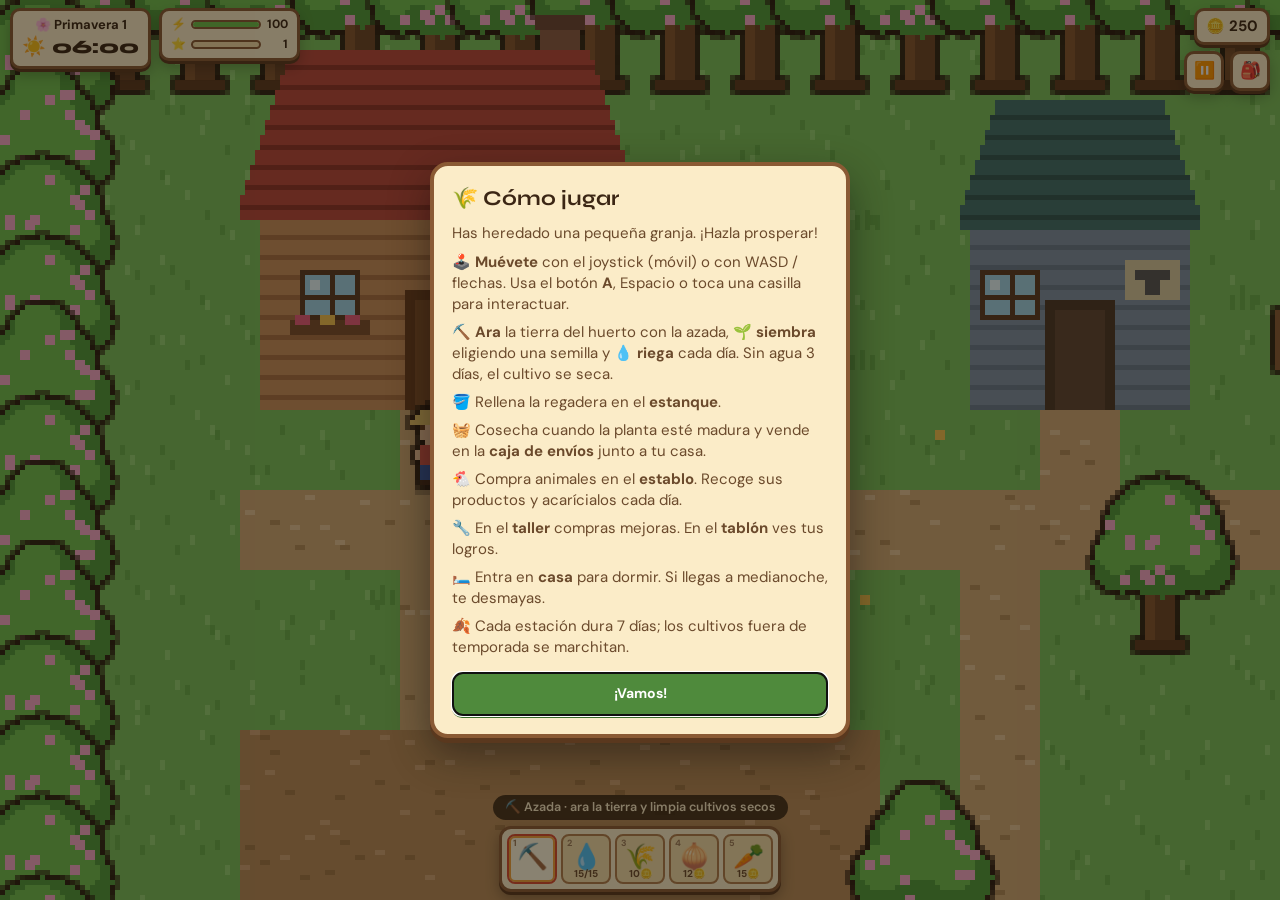
==== commit a6d9bf65: "Convertir la granja en un juego 2D estilo Stardew Valley - Mapa con casa, huerto, estanque, establo " ====
--- a/index.html
+++ b/index.html
@@ -2,10 +2,10 @@
 <html lang="es">
 <head>
 <meta charset="UTF-8">
-<meta name="viewport" content="width=device-width, initial-scale=1.0, viewport-fit=cover">
+<meta name="viewport" content="width=device-width, initial-scale=1.0, viewport-fit=cover, user-scalable=no">
 <meta name="apple-mobile-web-app-capable" content="yes">
 <meta name="apple-mobile-web-app-status-bar-style" content="black-translucent">
-<meta name="theme-color" content="#2f5d2a">
+<meta name="theme-color" content="#24391c">
 <title>Granja Simulador</title>
 <link rel="icon" href="data:image/svg+xml,<svg xmlns='http://www.w3.org/2000/svg' viewBox='0 0 100 100'><text y='.9em' font-size='90'>🌾</text></svg>">
 <link href="https://fonts.googleapis.com/css2?family=Syne:wght@600;700;800&family=DM+Sans:wght@400;500;600;700&display=swap" rel="stylesheet">
@@ -13,104 +13,52 @@
 </head>
 <body>
 
+<canvas id="world" aria-label="Mapa de la granja"></canvas>
+
+<!-- HUD -->
 <header class="hud">
-  <div class="hud-row">
-    <div class="hud-date">
-      <span id="hud-season" class="season-chip"></span>
-      <strong id="hud-day"></strong>
-    </div>
-    <div class="hud-right">
-      <span id="hud-weather" class="weather"></span>
-      <span id="hud-clock" class="clock">06:00</span>
-      <button id="btn-pause" class="icon-btn" aria-label="Pausar">⏸️</button>
+  <div class="hud-box clock-box">
+    <div id="hud-date" class="date"></div>
+    <div class="time"><span id="hud-weather"></span> <span id="hud-clock">06:00</span></div>
+  </div>
+  <div class="hud-stack">
+    <div class="hud-box bars">
+      <div class="bar-row" title="Energía">⚡ <div class="meter"><div id="energy-fill"></div></div><span id="hud-energy"></span></div>
+      <div class="bar-row" title="Nivel">⭐ <div class="meter xp"><div id="xp-fill"></div></div><span id="hud-level"></span></div>
     </div>
   </div>
-  <div class="daybar" aria-hidden="true"><div id="daybar-fill"></div></div>
-  <div class="hud-row stats">
-    <div class="stat coins">🪙 <strong id="hud-coins">0</strong></div>
-    <div class="stat energy">
-      ⚡ <div class="meter"><div id="energy-fill"></div></div>
-      <span id="hud-energy"></span>
-    </div>
-    <div class="stat level">
-      ⭐ <strong id="hud-level">1</strong>
-      <div class="meter xp"><div id="xp-fill"></div></div>
+  <div class="hud-right">
+    <div class="hud-box coins">🪙 <strong id="hud-coins">0</strong></div>
+    <div class="hud-buttons">
+      <button id="btn-pause" class="hud-box icon-btn" aria-label="Pausar">⏸️</button>
+      <button id="btn-menu" class="hud-box icon-btn" aria-label="Menú">🎒</button>
     </div>
   </div>
 </header>
 
-<main>
-  <!-- GRANJA -->
-  <section id="tab-granja" class="tab active">
-    <div id="season-note" class="note hidden"></div>
-    <div id="farm-grid" class="farm-grid"></div>
-    <div class="bulk-actions">
-      <button id="btn-water-all" class="btn">💧 Regar todo</button>
-      <button id="btn-harvest-all" class="btn">🧺 Cosechar todo</button>
-      <button id="btn-sleep" class="btn primary">🛏️ Dormir</button>
+<div id="toast-wrap" class="toast-wrap" aria-live="polite"></div>
+
+<!-- Controles -->
+<div class="controls">
+  <div id="joystick" class="joystick" aria-label="Joystick"><div id="joy-knob" class="knob"></div></div>
+  <button id="btn-action" class="action-btn" aria-label="Usar">A</button>
+</div>
+
+<footer class="bottom">
+  <div id="tool-hint" class="tool-hint"></div>
+  <div id="hotbar" class="hotbar"></div>
+</footer>
+
+<!-- Paneles -->
+<div id="panel" class="panel hidden" role="dialog" aria-modal="true">
+  <div class="panel-box">
+    <div class="panel-head">
+      <h2 id="panel-title"></h2>
+      <button id="panel-close" class="icon-btn" aria-label="Cerrar">✕</button>
     </div>
-    <h2 class="section-title">Semillas</h2>
-    <div id="seed-list" class="seed-list"></div>
-    <p class="hint">Toca una parcela vacía para sembrar la semilla elegida. Vuelve a tocarla para regar 💧 y, cuando esté lista, para cosechar 🧺. Sin agua durante 3 días, el cultivo se seca 🥀.</p>
-  </section>
-
-  <!-- ANIMALES -->
-  <section id="tab-animales" class="tab">
-    <div class="card feed-card">
-      <div>
-        <div class="card-title">🌾 Pienso: <strong id="feed-count">0</strong></div>
-        <div class="muted">Se reparte solo cada noche. Consumo diario: <strong id="feed-need">0</strong></div>
-      </div>
-      <div class="btn-group">
-        <button class="btn small" data-buy-feed="1">+1</button>
-        <button class="btn small" data-buy-feed="10">+10</button>
-      </div>
-    </div>
-    <h2 class="section-title">Tus animales <span id="corral-count" class="muted"></span></h2>
-    <div id="animal-list" class="list"></div>
-    <h2 class="section-title">Comprar animales</h2>
-    <div id="animal-shop" class="list"></div>
-  </section>
-
-  <!-- MERCADO -->
-  <section id="tab-mercado" class="tab">
-    <div class="card">
-      <div class="card-title">🏚️ Granero <span id="barn-usage" class="muted"></span></div>
-      <div class="meter wide"><div id="barn-fill"></div></div>
-      <div id="market-event" class="muted small-gap"></div>
-    </div>
-    <div id="market-list" class="list"></div>
-    <button id="btn-sell-all" class="btn primary block">💰 Vender todo el granero</button>
-  </section>
-
-  <!-- MEJORAS -->
-  <section id="tab-mejoras" class="tab">
-    <h2 class="section-title">Mejoras de la granja</h2>
-    <div id="upgrade-list" class="list"></div>
-  </section>
-
-  <!-- LOGROS -->
-  <section id="tab-logros" class="tab">
-    <h2 class="section-title">Logros <span id="ach-count" class="muted"></span></h2>
-    <div id="ach-list" class="ach-grid"></div>
-    <h2 class="section-title">Estadísticas</h2>
-    <div id="stats-list" class="card stats-list"></div>
-    <div class="btn-row">
-      <button id="btn-help" class="btn">❓ Cómo jugar</button>
-      <button id="btn-reset" class="btn danger">🗑️ Nueva partida</button>
-    </div>
-  </section>
-</main>
-
-<nav class="tabbar">
-  <button class="tab-btn active" data-tab="granja"><span>🌾</span>Granja</button>
-  <button class="tab-btn" data-tab="animales"><span>🐮</span>Animales</button>
-  <button class="tab-btn" data-tab="mercado"><span>🏪</span>Mercado</button>
-  <button class="tab-btn" data-tab="mejoras"><span>🔧</span>Mejoras</button>
-  <button class="tab-btn" data-tab="logros"><span>🏆</span>Logros</button>
-</nav>
-
-<div id="toast-wrap" class="toast-wrap" aria-live="polite"></div>
+    <div id="panel-body" class="panel-body"></div>
+  </div>
+</div>
 
 <div id="modal" class="modal hidden" role="dialog" aria-modal="true">
   <div class="modal-box">
@@ -120,6 +68,8 @@
   </div>
 </div>
 
+<script src="data.js"></script>
+<script src="sprites.js"></script>
 <script src="game.js"></script>
 </body>
 </html>
--- a/styles.css
+++ b/styles.css
@@ -1,77 +1,32 @@
 /* ══════════════════════════════════════
-   DESIGN TOKENS
+   TOKENS (interfaz de madera y pergamino)
 ══════════════════════════════════════ */
 :root {
-  --bg: #f1ecdc;
-  --surface: #fffaf0;
-  --surface2: #f6efdc;
-  --border: rgba(60, 50, 20, 0.12);
-  --text: #2b2a22;
-  --text2: #5d5a4a;
-  --muted: #8a8571;
+  --bg: #24391c;
+  --paper: #fbecc8;
+  --paper2: #f3dca8;
+  --wood: #8a5a34;
+  --wood-dark: #5a381e;
+  --wood-light: #b07d4a;
+  --text: #3b2614;
+  --text2: #6b4a2c;
+  --muted: #9a7a58;
   --accent: #4f8a3c;
-  --accent-text: #ffffff;
-  --gold: #c99412;
-  --danger: #c2453a;
-  --soil: #a0703f;
-  --soil-wet: #6a4524;
-  --soil-dead: #8d7f6c;
-  --grass: #7fb35a;
-  --energy: #e8a317;
+  --accent-dark: #3a6b2b;
+  --gold: #e9b93a;
+  --danger: #b8402f;
+  --energy: #6cc04a;
   --xp: #6d7be0;
-  --shadow: 0 2px 10px rgba(60, 45, 10, 0.10);
-
-  --radius: 18px;
-  --radius-sm: 12px;
+  --radius: 14px;
   --font-display: 'Syne', sans-serif;
   --font-body: 'DM Sans', sans-serif;
 }
 
-@media (prefers-color-scheme: dark) {
-  :root:not([data-theme="light"]) {
-    --bg: #11150e;
-    --surface: #1b2116;
-    --surface2: #232b1d;
-    --border: rgba(230, 240, 210, 0.10);
-    --text: #ecebdf;
-    --text2: #c3c1b0;
-    --muted: #8e8c7c;
-    --accent: #6bb04f;
-    --accent-text: #0e1409;
-    --gold: #e9b93a;
-    --danger: #e2685d;
-    --soil: #7a5434;
-    --soil-wet: #4a2f1a;
-    --soil-dead: #5b5246;
-    --grass: #3d5f2b;
-    --shadow: 0 2px 10px rgba(0, 0, 0, 0.35);
-  }
-}
-:root[data-theme="dark"] {
-  --bg: #11150e;
-  --surface: #1b2116;
-  --surface2: #232b1d;
-  --border: rgba(230, 240, 210, 0.10);
-  --text: #ecebdf;
-  --text2: #c3c1b0;
-  --muted: #8e8c7c;
-  --accent: #6bb04f;
-  --accent-text: #0e1409;
-  --gold: #e9b93a;
-  --danger: #e2685d;
-  --soil: #7a5434;
-  --soil-wet: #4a2f1a;
-  --soil-dead: #5b5246;
-  --grass: #3d5f2b;
-  --shadow: 0 2px 10px rgba(0, 0, 0, 0.35);
-}
-
-/* ══════════════════════════════════════
-   RESET & BASE
+/* ══════════════════════════════════════
+   BASE
 ══════════════════════════════════════ */
 *, *::before, *::after { box-sizing: border-box; margin: 0; padding: 0; -webkit-tap-highlight-color: transparent; }
-html, body { min-height: 100%; }
-
+html, body { height: 100%; overflow: hidden; }
 body {
   background: var(--bg);
   color: var(--text);
@@ -79,225 +34,254 @@
   font-size: 15px;
   line-height: 1.4;
   -webkit-font-smoothing: antialiased;
-  padding-top: env(safe-area-inset-top);
-}
-
+  user-select: none;
+  -webkit-user-select: none;
+  overscroll-behavior: none;
+}
 button { font: inherit; color: inherit; cursor: pointer; border: none; background: none; }
-h2 { font-family: var(--font-display); }
-
-main {
-  max-width: 560px;
-  margin: 0 auto;
-  padding: 12px 16px calc(90px + env(safe-area-inset-bottom));
-}
-
+h2, h3 { font-family: var(--font-display); }
 .hidden { display: none !important; }
-.muted { color: var(--muted); font-weight: 400; }
-.small-gap { margin-top: 6px; }
+.muted { color: var(--muted); font-weight: 500; }
+
+#world {
+  position: fixed; inset: 0;
+  width: 100vw; height: 100vh; height: 100dvh;
+  display: block;
+  touch-action: none;
+  image-rendering: pixelated;
+}
+
+/* Caja de madera reutilizable */
+.hud-box {
+  background: var(--paper);
+  border: 3px solid var(--wood);
+  border-radius: 10px;
+  box-shadow: 0 3px 0 var(--wood-dark), 0 6px 14px rgba(0,0,0,.25);
+  padding: 5px 9px;
+}
 
 /* ══════════════════════════════════════
    HUD
 ══════════════════════════════════════ */
 .hud {
-  position: sticky; top: 0; z-index: 10;
-  background: var(--surface);
-  border-bottom: 1px solid var(--border);
-  box-shadow: var(--shadow);
-  padding: 10px 16px 8px;
-}
-.hud > * { max-width: 528px; margin-left: auto; margin-right: auto; }
-.hud-row { display: flex; align-items: center; justify-content: space-between; gap: 8px; }
-.hud-date { display: flex; align-items: center; gap: 8px; font-family: var(--font-display); }
-.season-chip {
-  font-size: 12px; font-weight: 700; font-family: var(--font-body);
-  background: var(--surface2); border: 1px solid var(--border);
-  padding: 3px 9px; border-radius: 99px;
-}
-.hud-right { display: flex; align-items: center; gap: 8px; }
-.weather { font-size: 20px; }
-.clock { font-family: var(--font-display); font-weight: 700; font-variant-numeric: tabular-nums; min-width: 46px; text-align: right; }
-.icon-btn {
-  width: 34px; height: 34px; border-radius: 10px;
-  background: var(--surface2); border: 1px solid var(--border);
-  font-size: 15px;
-}
-.daybar { height: 4px; background: var(--surface2); border-radius: 4px; margin: 8px auto; overflow: hidden; }
-#daybar-fill { height: 100%; width: 0; background: linear-gradient(90deg, #f6c453, #f08a3c, #6b4fa0); transition: width .25s linear; }
-
-.stats { font-size: 14px; }
-.stat { display: flex; align-items: center; gap: 5px; white-space: nowrap; }
-.stat.energy { flex: 1; justify-content: center; }
-.meter { height: 8px; width: 64px; background: var(--surface2); border: 1px solid var(--border); border-radius: 8px; overflow: hidden; }
-.meter > div { height: 100%; width: 0; background: var(--energy); border-radius: 8px; transition: width .3s ease; }
-.meter.xp { width: 44px; }
+  position: fixed; top: 0; left: 0; right: 0; z-index: 10;
+  display: flex; align-items: flex-start; gap: 8px;
+  padding: calc(8px + env(safe-area-inset-top)) 10px 0;
+  pointer-events: none;
+}
+.hud > * { pointer-events: auto; }
+.clock-box { text-align: center; min-width: 108px; }
+.clock-box .date { font-weight: 700; font-size: 13px; white-space: nowrap; }
+.clock-box .time { font-family: var(--font-display); font-weight: 800; font-size: 19px; font-variant-numeric: tabular-nums; }
+#hud-clock.late { color: var(--danger); }
+.hud-stack { flex: 1; min-width: 0; display: flex; }
+.bars { display: flex; flex-direction: column; gap: 3px; font-size: 12px; font-weight: 700; }
+.bar-row { display: flex; align-items: center; gap: 5px; white-space: nowrap; }
+.bar-row span { min-width: 22px; text-align: right; font-variant-numeric: tabular-nums; }
+.meter { height: 9px; width: 70px; background: var(--paper2); border: 2px solid var(--wood); border-radius: 6px; overflow: hidden; }
+.meter > div { height: 100%; width: 0; background: var(--energy); transition: width .3s ease; }
 .meter.xp > div { background: var(--xp); }
-.meter.wide { width: 100%; margin-top: 8px; }
+.meter.wide { width: 100%; margin-top: 6px; }
 .meter.wide > div { background: var(--accent); }
 .meter.mood > div { background: #e5618f; }
-#hud-energy { font-variant-numeric: tabular-nums; min-width: 52px; color: var(--text2); font-size: 13px; }
-
-/* ══════════════════════════════════════
-   TABS
-══════════════════════════════════════ */
-.tab { display: none; animation: fade .2s ease; }
-.tab.active { display: block; }
-@keyframes fade { from { opacity: 0; transform: translateY(4px); } to { opacity: 1; transform: none; } }
-
-.tabbar {
+.hud-right { display: flex; flex-direction: column; align-items: flex-end; gap: 6px; }
+.coins { font-weight: 700; white-space: nowrap; font-variant-numeric: tabular-nums; }
+.hud-buttons { display: flex; gap: 6px; }
+.icon-btn { width: 40px; height: 40px; display: grid; place-items: center; font-size: 17px; padding: 0; }
+
+/* ══════════════════════════════════════
+   BARRA DE HERRAMIENTAS
+══════════════════════════════════════ */
+.bottom {
   position: fixed; left: 0; right: 0; bottom: 0; z-index: 10;
-  display: flex; justify-content: center;
-  background: var(--surface);
-  border-top: 1px solid var(--border);
-  padding: 6px 4px calc(6px + env(safe-area-inset-bottom));
-}
-.tab-btn {
-  flex: 1; max-width: 112px;
-  display: flex; flex-direction: column; align-items: center; gap: 2px;
-  font-size: 11px; font-weight: 600; color: var(--muted);
-  padding: 4px 0; border-radius: 12px;
-}
-.tab-btn span { font-size: 21px; filter: grayscale(.6); transition: transform .15s; }
-.tab-btn.active { color: var(--text); background: var(--surface2); }
-.tab-btn.active span { filter: none; transform: scale(1.1); }
-
-.section-title { font-size: 17px; margin: 20px 0 10px; display: flex; gap: 8px; align-items: baseline; }
-.hint { color: var(--muted); font-size: 13px; margin-top: 14px; }
-
-/* ══════════════════════════════════════
-   GRANJA
-══════════════════════════════════════ */
-.note {
-  background: var(--surface); border: 1px solid var(--border); border-left: 4px solid var(--gold);
-  border-radius: var(--radius-sm); padding: 8px 12px; margin-bottom: 10px; font-size: 13px;
-}
-.farm-grid {
-  display: grid; grid-template-columns: repeat(5, 1fr); gap: 7px;
-  background: var(--grass);
-  padding: 9px; border-radius: var(--radius);
-  box-shadow: inset 0 0 0 3px rgba(0,0,0,.06);
-}
-.plot {
-  position: relative; aspect-ratio: 1;
-  background: var(--soil);
-  border-radius: 10px;
-  display: flex; align-items: center; justify-content: center;
-  font-size: clamp(22px, 7vw, 32px);
-  box-shadow: inset 0 -4px 0 rgba(0,0,0,.18);
-  transition: transform .08s, background .3s;
-  overflow: hidden;
-}
-.plot:active { transform: scale(.93); }
-.plot.wet { background: var(--soil-wet); }
-.plot.dead { background: var(--soil-dead); }
-.plot.ready { animation: bob 1.4s ease-in-out infinite; }
-.plot.ready::after {
-  content: ''; position: absolute; inset: 0; border-radius: 10px;
-  box-shadow: inset 0 0 0 3px var(--gold);
-}
-.plot.thirsty::before {
-  content: '💧'; position: absolute; top: 2px; right: 3px; font-size: 11px; opacity: .85;
-}
-.plot .prog {
-  position: absolute; left: 6px; right: 6px; bottom: 5px; height: 4px;
-  background: rgba(0,0,0,.25); border-radius: 4px; overflow: hidden;
-}
-.plot .prog > div { height: 100%; background: #9be36b; }
-@keyframes bob { 0%, 100% { transform: translateY(0); } 50% { transform: translateY(-2px); } }
-.plot.pop { animation: pop .3s ease; }
-@keyframes pop { 0% { transform: scale(1); } 40% { transform: scale(1.12); } 100% { transform: scale(1); } }
-
-.bulk-actions { display: grid; grid-template-columns: 1fr 1fr 1fr; gap: 8px; margin-top: 12px; }
-
-.seed-list { display: flex; gap: 8px; overflow-x: auto; padding-bottom: 6px; scroll-snap-type: x proximity; }
-.seed {
-  flex: 0 0 auto; width: 104px; scroll-snap-align: start;
-  background: var(--surface); border: 2px solid var(--border); border-radius: var(--radius-sm);
-  padding: 8px; text-align: left; box-shadow: var(--shadow);
-}
-.seed.selected { border-color: var(--accent); }
-.seed.locked, .seed.off { opacity: .5; }
-.seed .emoji { font-size: 26px; }
-.seed .name { font-weight: 700; font-size: 14px; }
-.seed .meta { font-size: 11.5px; color: var(--text2); }
-.seed .tag { font-size: 11px; color: var(--muted); }
-
-/* ══════════════════════════════════════
-   BOTONES & TARJETAS
+  display: flex; flex-direction: column; align-items: center; gap: 6px;
+  padding: 0 10px calc(8px + env(safe-area-inset-bottom));
+  pointer-events: none;
+}
+.tool-hint {
+  background: rgba(40, 26, 14, .78); color: #fbecc8;
+  font-size: 12.5px; font-weight: 600;
+  padding: 4px 12px; border-radius: 99px;
+  max-width: 100%; text-align: center;
+}
+.hotbar {
+  pointer-events: auto;
+  display: flex; gap: 4px;
+  background: var(--paper);
+  border: 3px solid var(--wood);
+  border-radius: 12px;
+  box-shadow: 0 3px 0 var(--wood-dark), 0 6px 14px rgba(0,0,0,.3);
+  padding: 5px;
+  max-width: 100%;
+  overflow-x: auto;
+  scrollbar-width: none;
+}
+.hotbar::-webkit-scrollbar { display: none; }
+.slot {
+  position: relative; flex: 0 0 auto;
+  width: 50px; height: 50px;
+  background: var(--paper2);
+  border: 2px solid var(--wood-light);
+  border-radius: 8px;
+  display: grid; place-items: center;
+}
+.slot .icon { font-size: 25px; line-height: 1; margin-top: -6px; }
+.slot .count { position: absolute; bottom: 1px; left: 0; right: 0; text-align: center; font-size: 10px; font-weight: 700; color: var(--text2); }
+.slot .key { position: absolute; top: 1px; left: 4px; font-size: 9px; font-weight: 700; color: var(--muted); }
+.slot.selected { border-color: #d84a2f; box-shadow: 0 0 0 2px #f2a23a inset; background: #fff6dc; }
+.slot.off .icon { filter: grayscale(.85); opacity: .6; }
+
+/* ══════════════════════════════════════
+   CONTROLES TÁCTILES
+══════════════════════════════════════ */
+.controls {
+  position: fixed; left: 0; right: 0; z-index: 9;
+  bottom: calc(108px + env(safe-area-inset-bottom));
+  display: flex; justify-content: space-between; align-items: flex-end;
+  padding: 0 18px;
+  pointer-events: none;
+}
+.joystick {
+  pointer-events: auto; touch-action: none;
+  width: 120px; height: 120px; border-radius: 50%;
+  background: rgba(251, 236, 200, .28);
+  border: 3px solid rgba(138, 90, 52, .6);
+  display: grid; place-items: center;
+}
+.knob {
+  width: 54px; height: 54px; border-radius: 50%;
+  background: var(--paper); border: 3px solid var(--wood);
+  box-shadow: 0 3px 0 var(--wood-dark);
+  transition: transform .05s;
+}
+.action-btn {
+  pointer-events: auto; touch-action: none;
+  width: 78px; height: 78px; border-radius: 50%;
+  background: var(--accent); color: #fff;
+  border: 3px solid var(--accent-dark);
+  box-shadow: 0 4px 0 var(--accent-dark), 0 8px 16px rgba(0,0,0,.3);
+  font-family: var(--font-display); font-size: 28px; font-weight: 800;
+}
+.action-btn:active { transform: translateY(3px); box-shadow: 0 1px 0 var(--accent-dark); }
+@media (hover: hover) and (pointer: fine) {
+  .controls { display: none; }
+}
+
+/* ══════════════════════════════════════
+   PANELES Y MODALES
+══════════════════════════════════════ */
+.panel, .modal {
+  position: fixed; inset: 0; z-index: 20;
+  background: rgba(20, 14, 6, .5);
+  display: flex; align-items: flex-end; justify-content: center;
+  padding: 12px 12px calc(12px + env(safe-area-inset-bottom));
+}
+.modal { z-index: 30; align-items: center; }
+.panel-box, .modal-box {
+  width: 100%; max-width: 520px;
+  background: var(--paper);
+  border: 4px solid var(--wood);
+  border-radius: 18px;
+  box-shadow: 0 5px 0 var(--wood-dark), 0 16px 40px rgba(0,0,0,.4);
+  animation: rise .2s ease;
+}
+.panel-box { max-height: 82vh; max-height: 82dvh; display: flex; flex-direction: column; }
+@media (min-width: 700px) { .panel { align-items: center; } }
+@keyframes rise { from { opacity: 0; transform: translateY(14px); } to { opacity: 1; transform: none; } }
+.panel-head {
+  display: flex; align-items: center; justify-content: space-between;
+  padding: 10px 12px 10px 16px;
+  border-bottom: 3px solid var(--paper2);
+}
+.panel-head h2 { font-size: 20px; }
+.panel-head .icon-btn { background: var(--paper2); border-radius: 10px; font-weight: 700; }
+.panel-body { overflow-y: auto; padding: 12px 14px 16px; user-select: text; }
+
+.modal-box { max-width: 420px; max-height: 85vh; overflow-y: auto; padding: 18px; }
+.modal-box h2 { font-size: 21px; margin-bottom: 10px; }
+#modal-body { color: var(--text2); }
+#modal-body ul { list-style: none; display: flex; flex-direction: column; gap: 7px; }
+#modal-body p + p, #modal-body p + ul, #modal-body ul + p { margin-top: 8px; }
+
+/* ══════════════════════════════════════
+   BOTONES, TARJETAS Y LISTAS
 ══════════════════════════════════════ */
 .btn {
-  background: var(--surface); border: 1px solid var(--border);
-  border-radius: var(--radius-sm); padding: 10px 12px;
-  font-weight: 600; font-size: 14px; box-shadow: var(--shadow);
+  background: var(--paper2); border: 2px solid var(--wood-light);
+  border-radius: 10px; padding: 10px 12px;
+  font-weight: 700; font-size: 14px;
+  box-shadow: 0 2px 0 var(--wood-light);
   transition: transform .08s, opacity .2s;
 }
-.btn:active { transform: scale(.96); }
+.btn:active { transform: translateY(2px); box-shadow: none; }
 .btn:disabled { opacity: .45; cursor: not-allowed; }
-.btn.primary { background: var(--accent); color: var(--accent-text); border-color: transparent; }
+.btn.primary { background: var(--accent); color: #fff; border-color: var(--accent-dark); box-shadow: 0 2px 0 var(--accent-dark); }
 .btn.danger { color: var(--danger); }
-.btn.small { padding: 7px 11px; font-size: 13px; white-space: nowrap; }
-.btn.block { width: 100%; margin-top: 12px; }
+.btn.small { padding: 7px 10px; font-size: 13px; white-space: nowrap; }
+.btn.block { width: 100%; margin: 10px 0; }
 .btn-row { display: flex; gap: 8px; flex-wrap: wrap; margin-top: 14px; }
 .btn-row .btn { flex: 1; }
-.btn-group { display: flex; gap: 6px; }
+.btn-group { display: flex; gap: 6px; flex-wrap: wrap; justify-content: flex-end; }
 
 .list { display: flex; flex-direction: column; gap: 8px; }
 .card {
-  background: var(--surface); border: 1px solid var(--border);
-  border-radius: var(--radius); padding: 12px 14px; box-shadow: var(--shadow);
-}
-.card-title { font-weight: 700; font-family: var(--font-display); }
-.feed-card { display: flex; align-items: center; justify-content: space-between; gap: 10px; }
-
-.row-item { display: flex; align-items: center; gap: 12px; }
-.row-item .big { font-size: 32px; width: 44px; text-align: center; flex-shrink: 0; }
+  background: #fff8e4; border: 2px solid var(--paper2);
+  border-radius: var(--radius); padding: 10px 12px;
+}
+.card.faded { opacity: .55; }
+.card-title { font-weight: 800; font-family: var(--font-display); }
+.feed-card { display: flex; align-items: center; justify-content: space-between; gap: 10px; flex-wrap: wrap; }
+.small-gap { margin-top: 6px; font-size: 13px; }
+.section-title { font-size: 16px; margin: 18px 0 8px; display: flex; gap: 8px; align-items: baseline; }
+.section-title.first { margin-top: 2px; }
+.hint { color: var(--muted); font-size: 13px; margin-top: 10px; }
+
+.row-item { display: flex; align-items: center; gap: 10px; }
+.row-item .big { font-size: 30px; width: 40px; text-align: center; flex-shrink: 0; }
 .row-item .info { flex: 1; min-width: 0; }
 .row-item .title { font-weight: 700; }
 .row-item .sub { font-size: 12.5px; color: var(--text2); }
 .row-item .actions { display: flex; gap: 6px; flex-shrink: 0; }
 .price-up { color: var(--accent); font-weight: 700; }
 .price-down { color: var(--danger); font-weight: 700; }
-.empty-state { text-align: center; color: var(--muted); padding: 22px 10px; }
-
-/* ══════════════════════════════════════
-   LOGROS
-══════════════════════════════════════ */
+.empty-state { text-align: center; color: var(--muted); padding: 18px 10px; }
+
 .ach-grid { display: grid; grid-template-columns: 1fr 1fr; gap: 8px; }
-.ach { background: var(--surface); border: 1px solid var(--border); border-radius: var(--radius-sm); padding: 10px; }
+.ach { background: #fff8e4; border: 2px solid var(--paper2); border-radius: 12px; padding: 9px; }
 .ach.locked { opacity: .45; filter: grayscale(1); }
-.ach .emoji { font-size: 24px; }
+.ach .emoji { font-size: 22px; }
 .ach .name { font-weight: 700; font-size: 13.5px; }
 .ach .desc { font-size: 12px; color: var(--text2); }
 .stats-list { display: grid; grid-template-columns: 1fr auto; gap: 6px 12px; font-size: 14px; }
 .stats-list strong { text-align: right; }
-
-/* ══════════════════════════════════════
-   TOAST & MODAL
+.inv-grid { display: grid; grid-template-columns: repeat(auto-fill, minmax(58px, 1fr)); gap: 6px; }
+.inv { background: var(--paper2); border: 2px solid var(--wood-light); border-radius: 10px; padding: 6px; text-align: center; }
+.inv span { font-size: 24px; display: block; }
+.inv strong { font-size: 13px; }
+
+/* ══════════════════════════════════════
+   AVISOS
 ══════════════════════════════════════ */
 .toast-wrap {
-  position: fixed; left: 0; right: 0; bottom: calc(80px + env(safe-area-inset-bottom)); z-index: 30;
-  display: flex; flex-direction: column; align-items: center; gap: 6px; pointer-events: none; padding: 0 16px;
+  position: fixed; left: 0; right: 0; z-index: 25;
+  top: calc(96px + env(safe-area-inset-top));
+  display: flex; flex-direction: column; align-items: center; gap: 6px;
+  pointer-events: none; padding: 0 16px;
 }
 .toast {
-  background: var(--text); color: var(--bg);
-  padding: 9px 16px; border-radius: 99px; font-size: 14px; font-weight: 600;
-  box-shadow: var(--shadow); max-width: 100%;
+  background: var(--paper); color: var(--text);
+  border: 2px solid var(--wood);
+  padding: 7px 14px; border-radius: 99px;
+  font-size: 14px; font-weight: 700;
+  box-shadow: 0 3px 10px rgba(0,0,0,.3);
+  max-width: 100%; text-align: center;
   animation: toastIn .25s ease;
 }
-.toast.out { opacity: 0; transform: translateY(6px); transition: all .3s; }
-@keyframes toastIn { from { opacity: 0; transform: translateY(10px); } to { opacity: 1; transform: none; } }
-
-.modal {
-  position: fixed; inset: 0; z-index: 40;
-  background: rgba(10, 12, 6, .55);
-  display: flex; align-items: center; justify-content: center; padding: 16px;
-}
-.modal-box {
-  background: var(--surface); border-radius: var(--radius);
-  width: 100%; max-width: 420px; max-height: 85vh; overflow-y: auto;
-  padding: 20px; box-shadow: 0 10px 40px rgba(0,0,0,.35);
-  animation: fade .2s ease;
-}
-.modal-box h2 { font-size: 21px; margin-bottom: 10px; }
-#modal-body { color: var(--text2); }
-#modal-body ul { list-style: none; display: flex; flex-direction: column; gap: 6px; }
-#modal-body p + p, #modal-body p + ul, #modal-body ul + p { margin-top: 8px; }
+.toast.out { opacity: 0; transform: translateY(-6px); transition: all .3s; }
+@keyframes toastIn { from { opacity: 0; transform: translateY(-8px); } to { opacity: 1; transform: none; } }
+
+@media (max-width: 380px) {
+  .meter { width: 52px; }
+  .clock-box { min-width: 96px; }
+  .slot { width: 46px; height: 46px; }
+}
